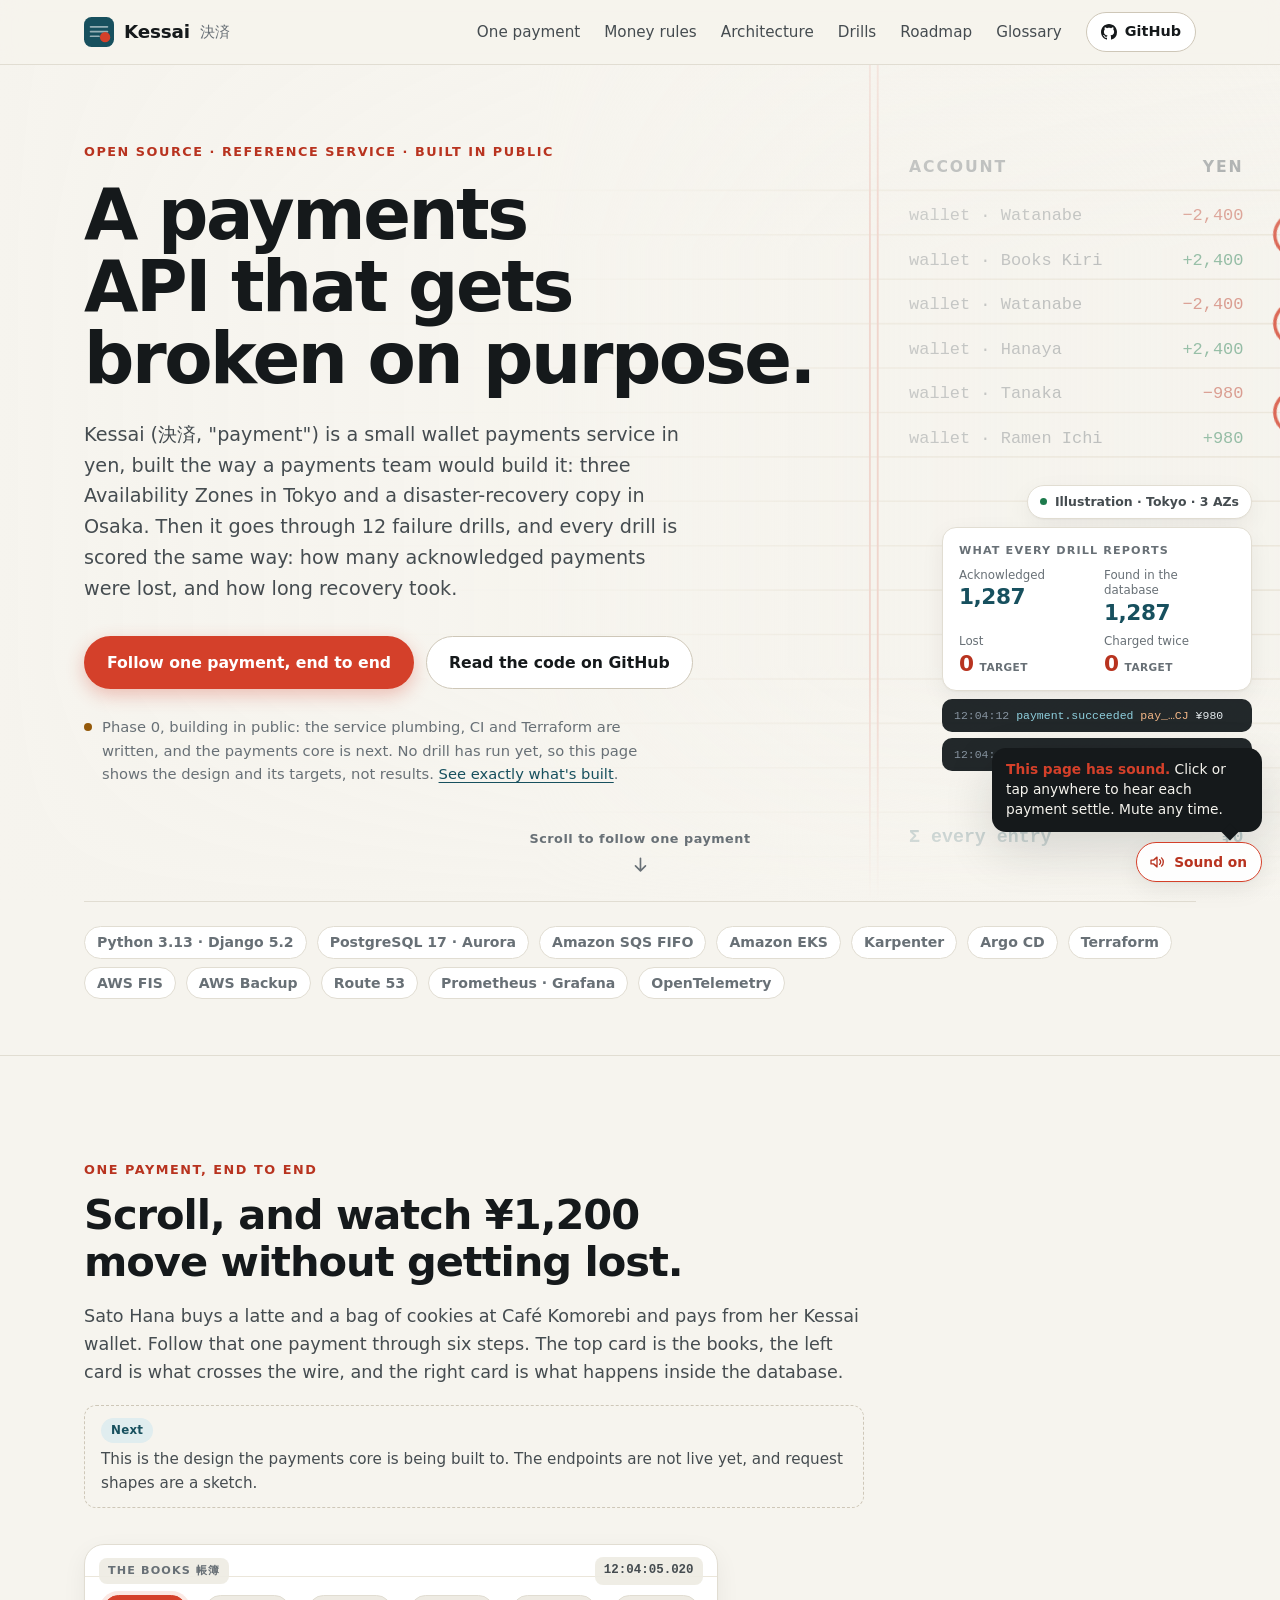
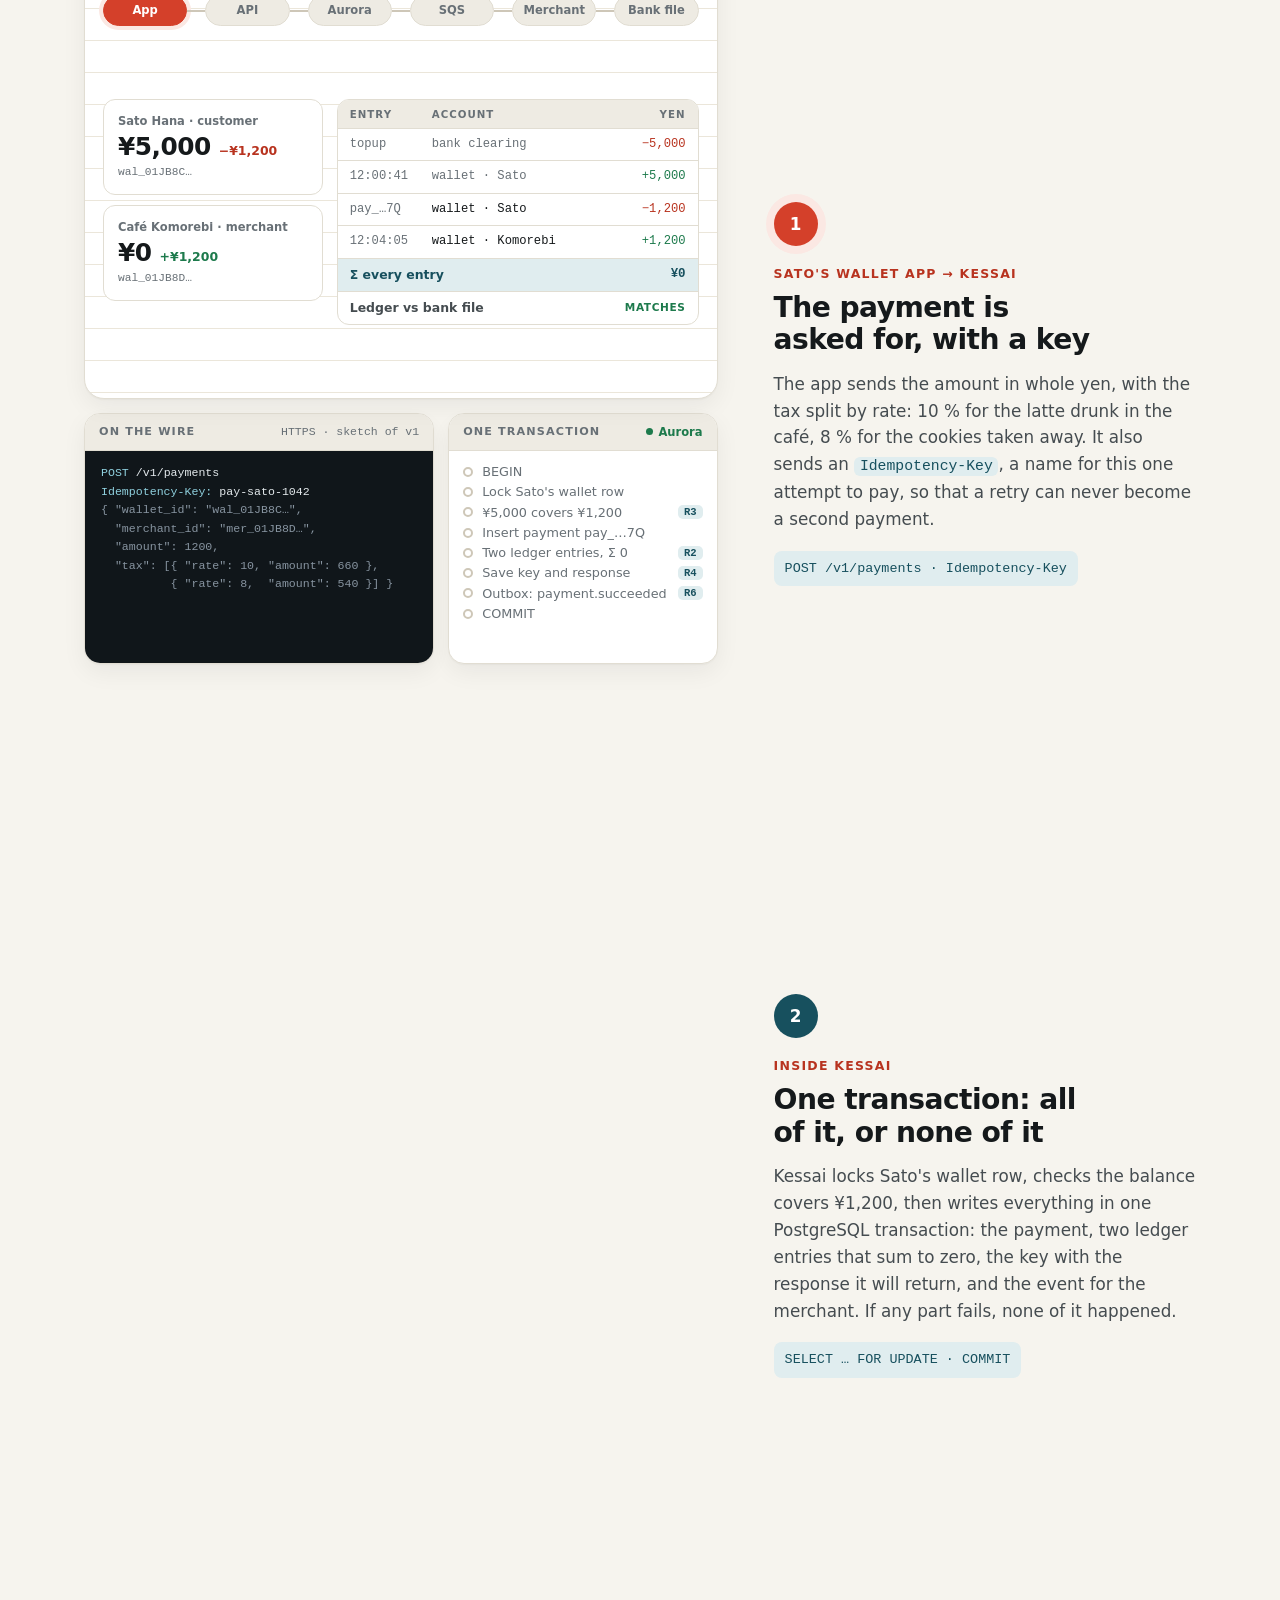
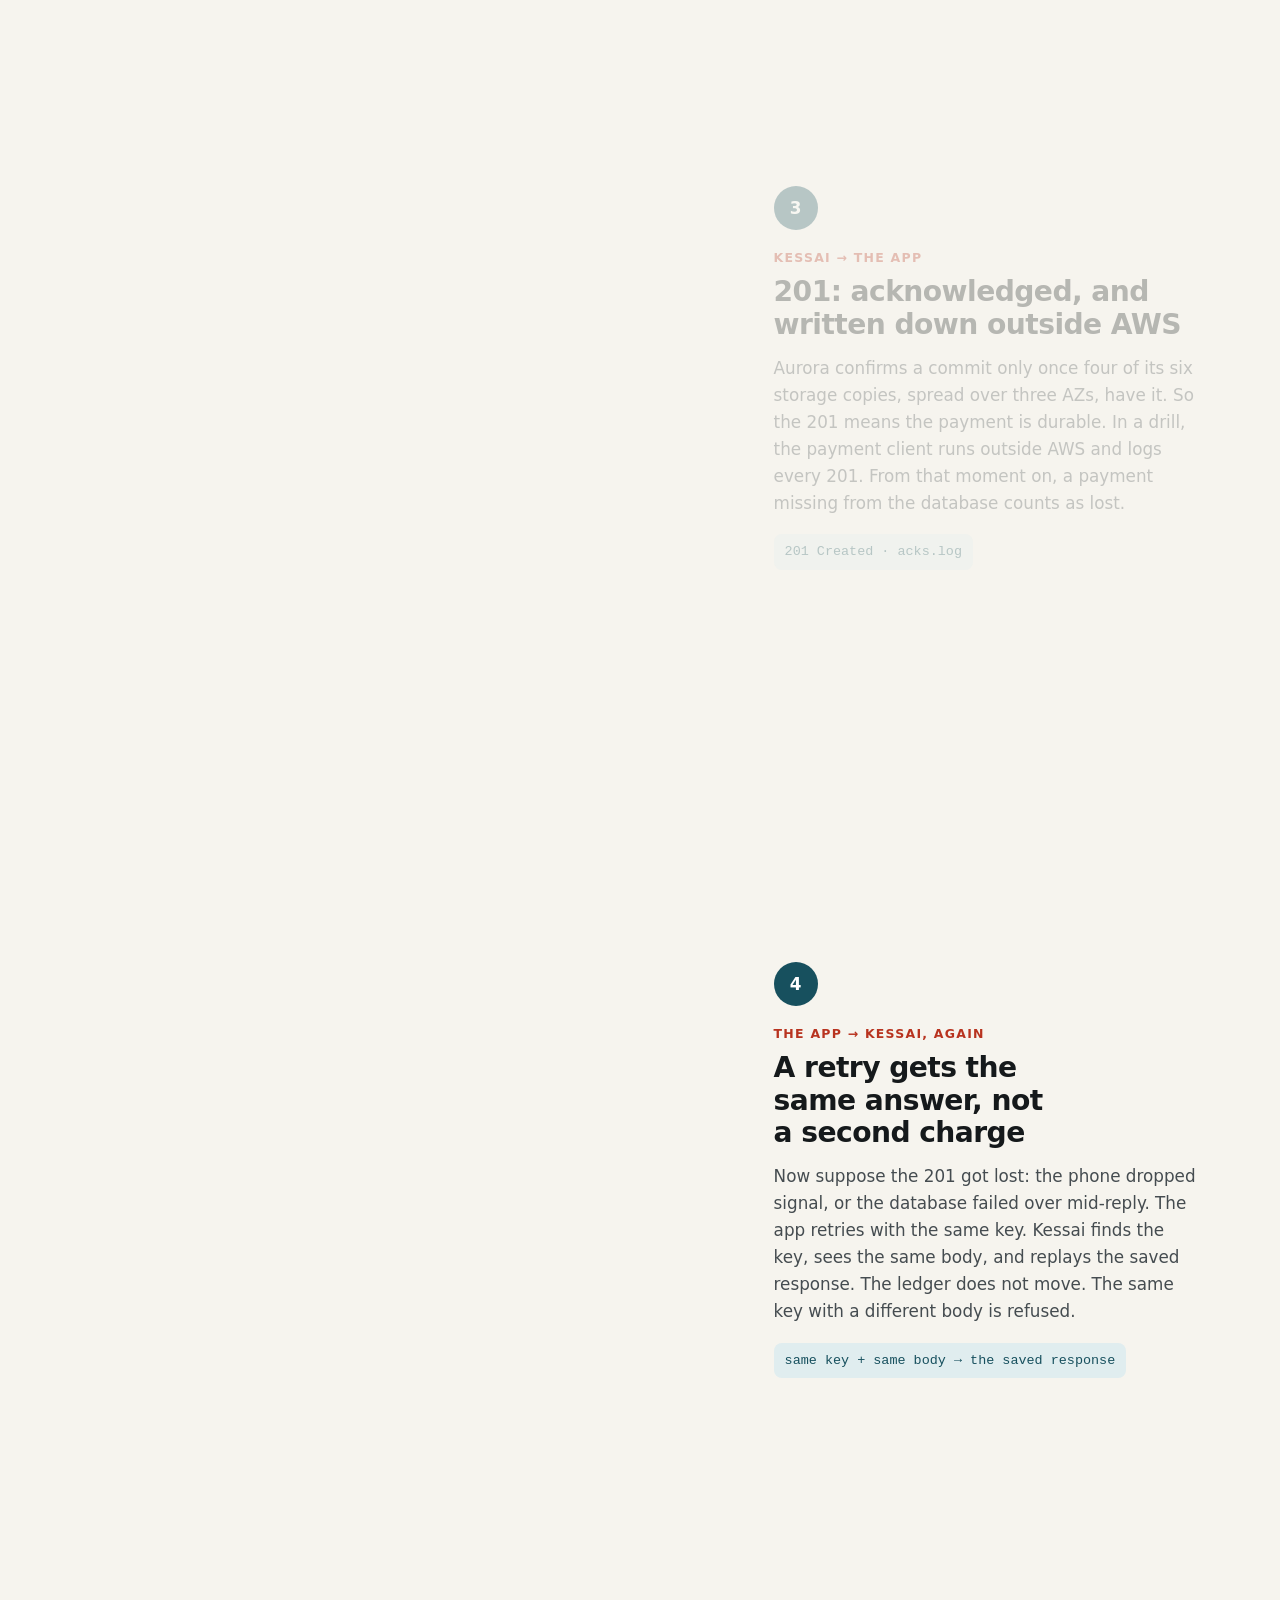
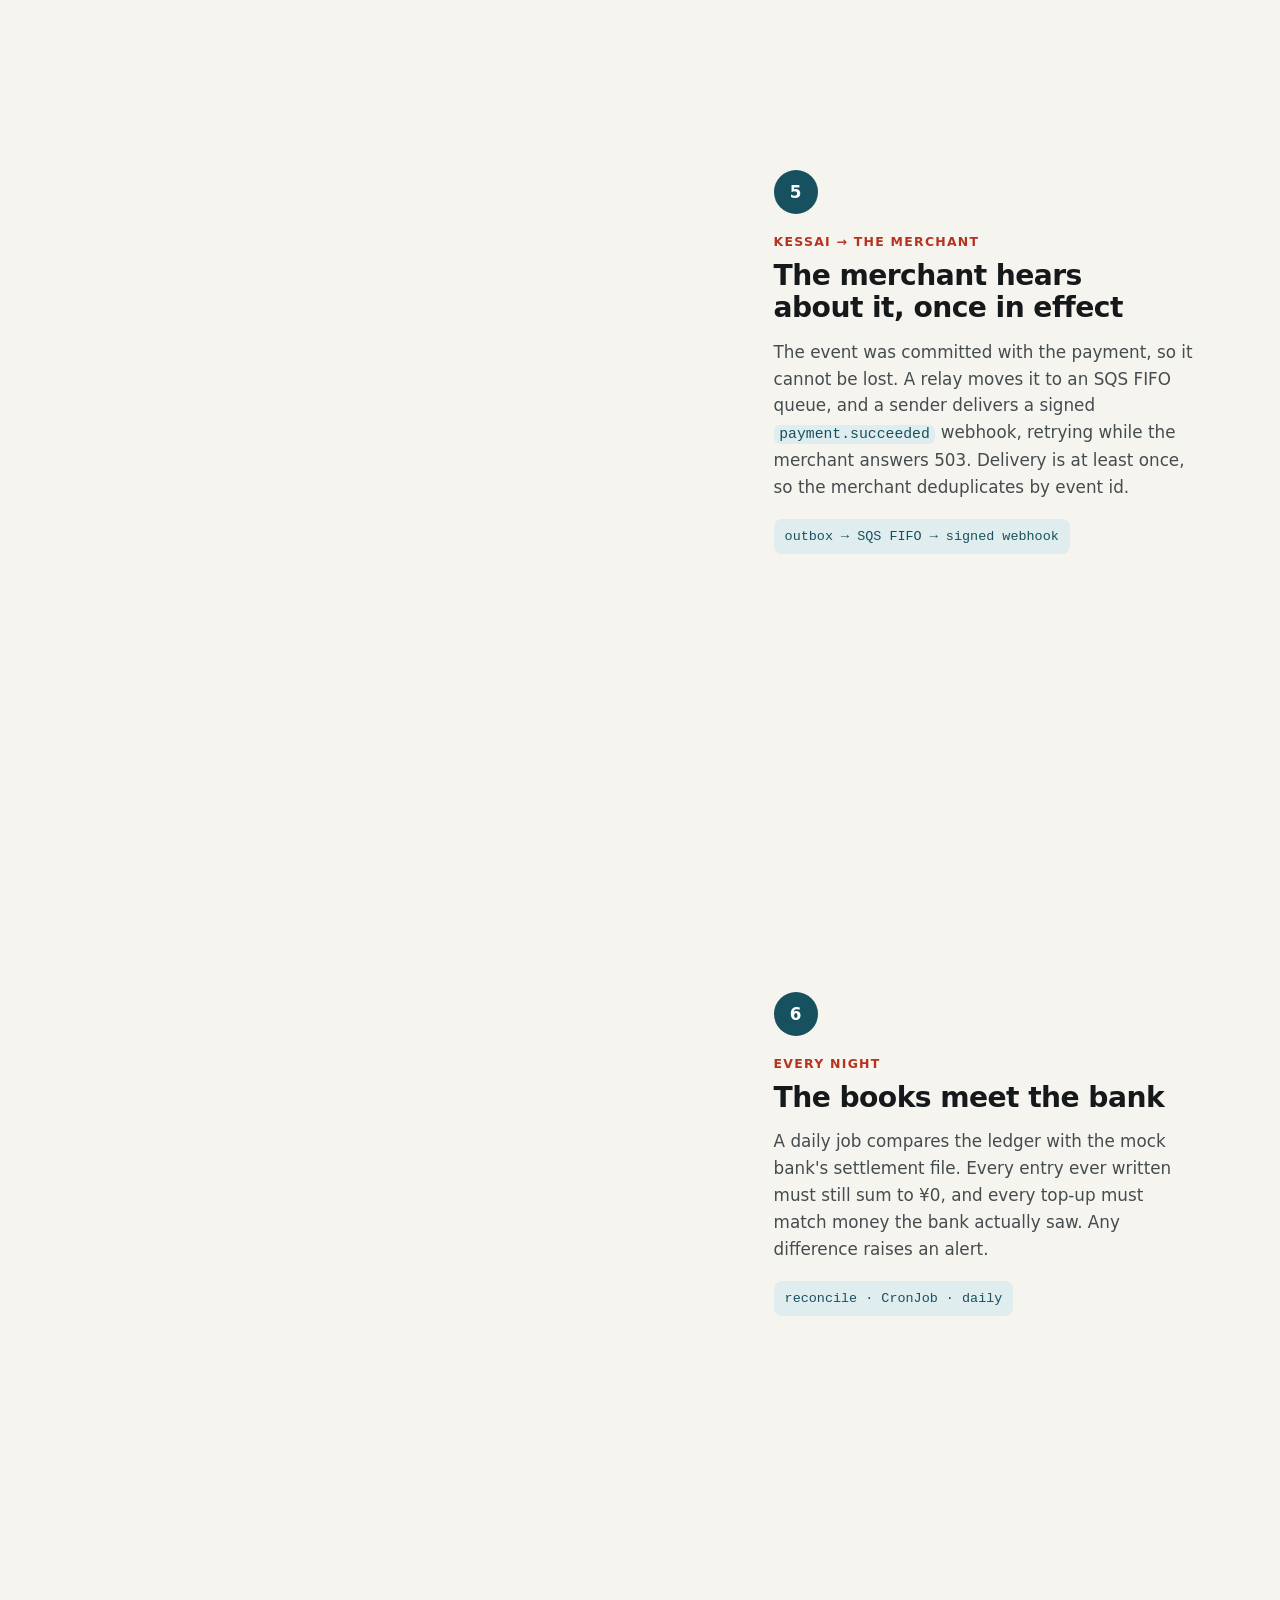
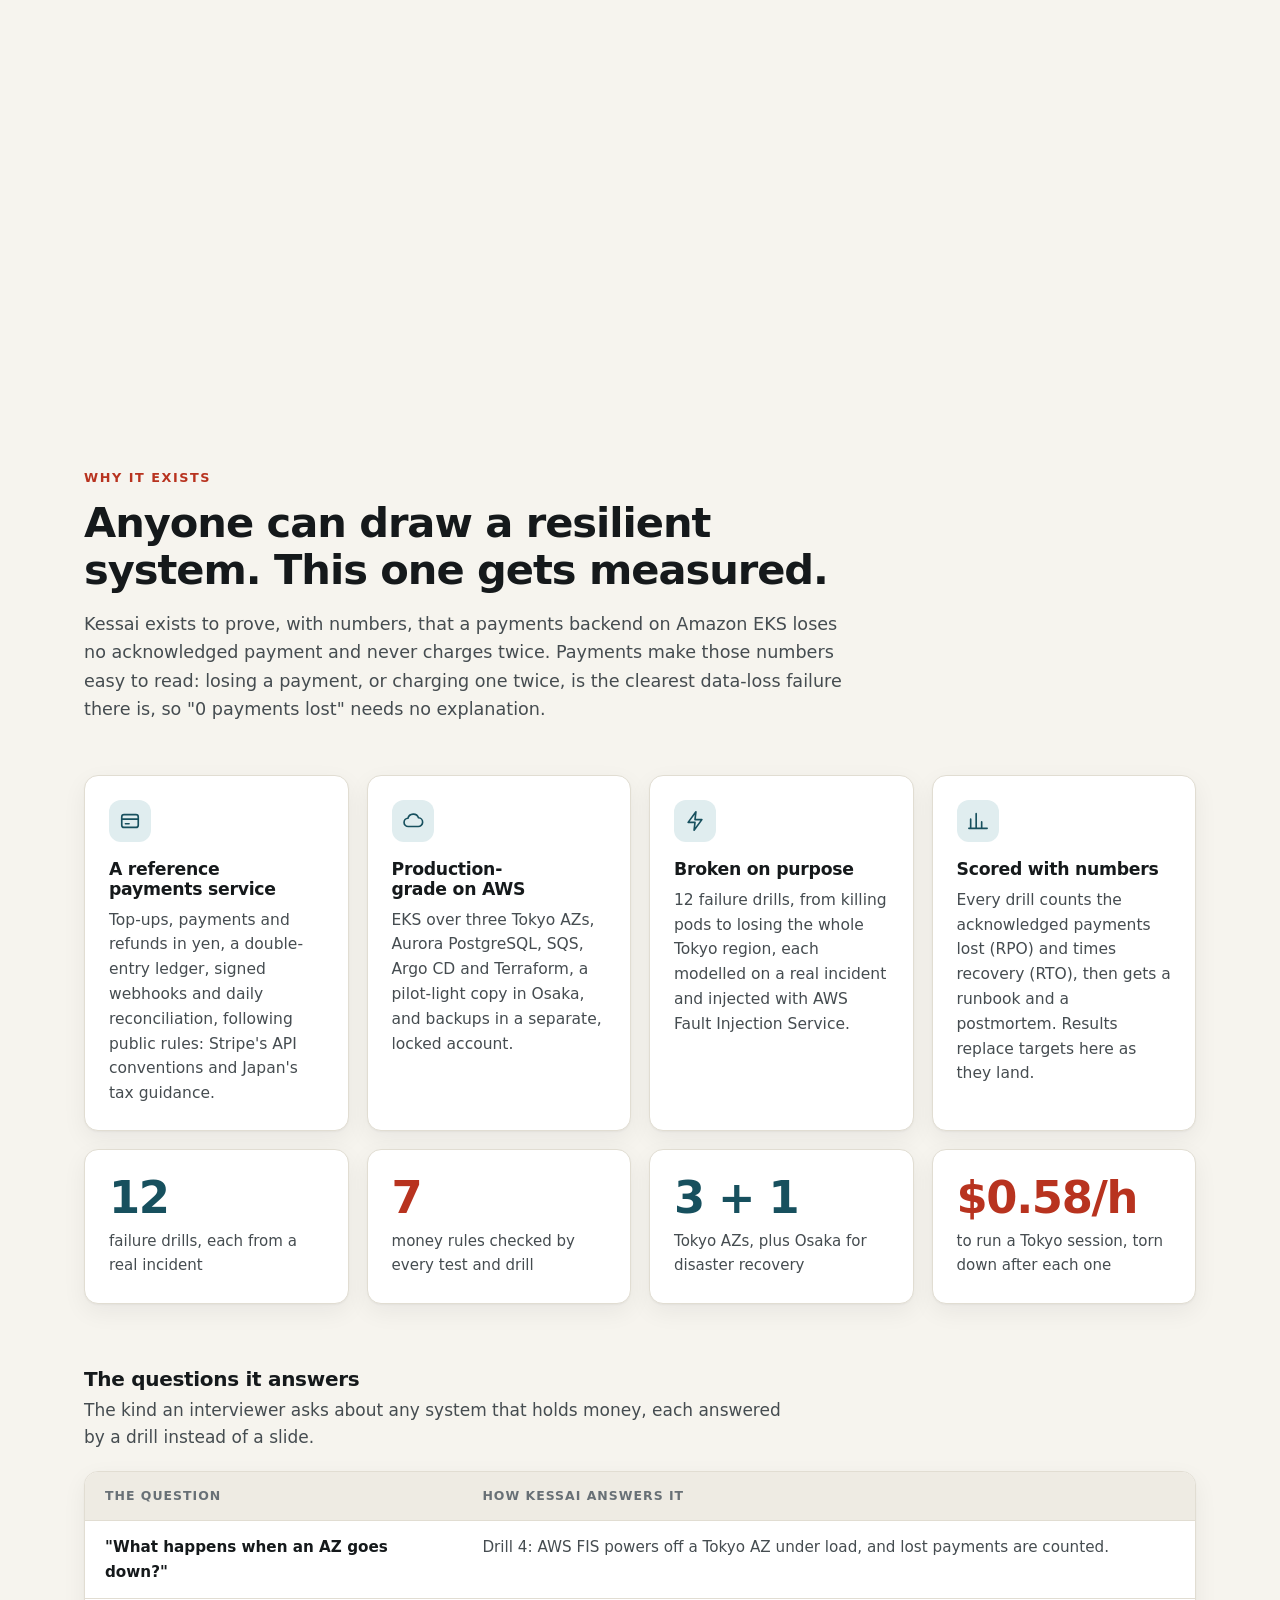
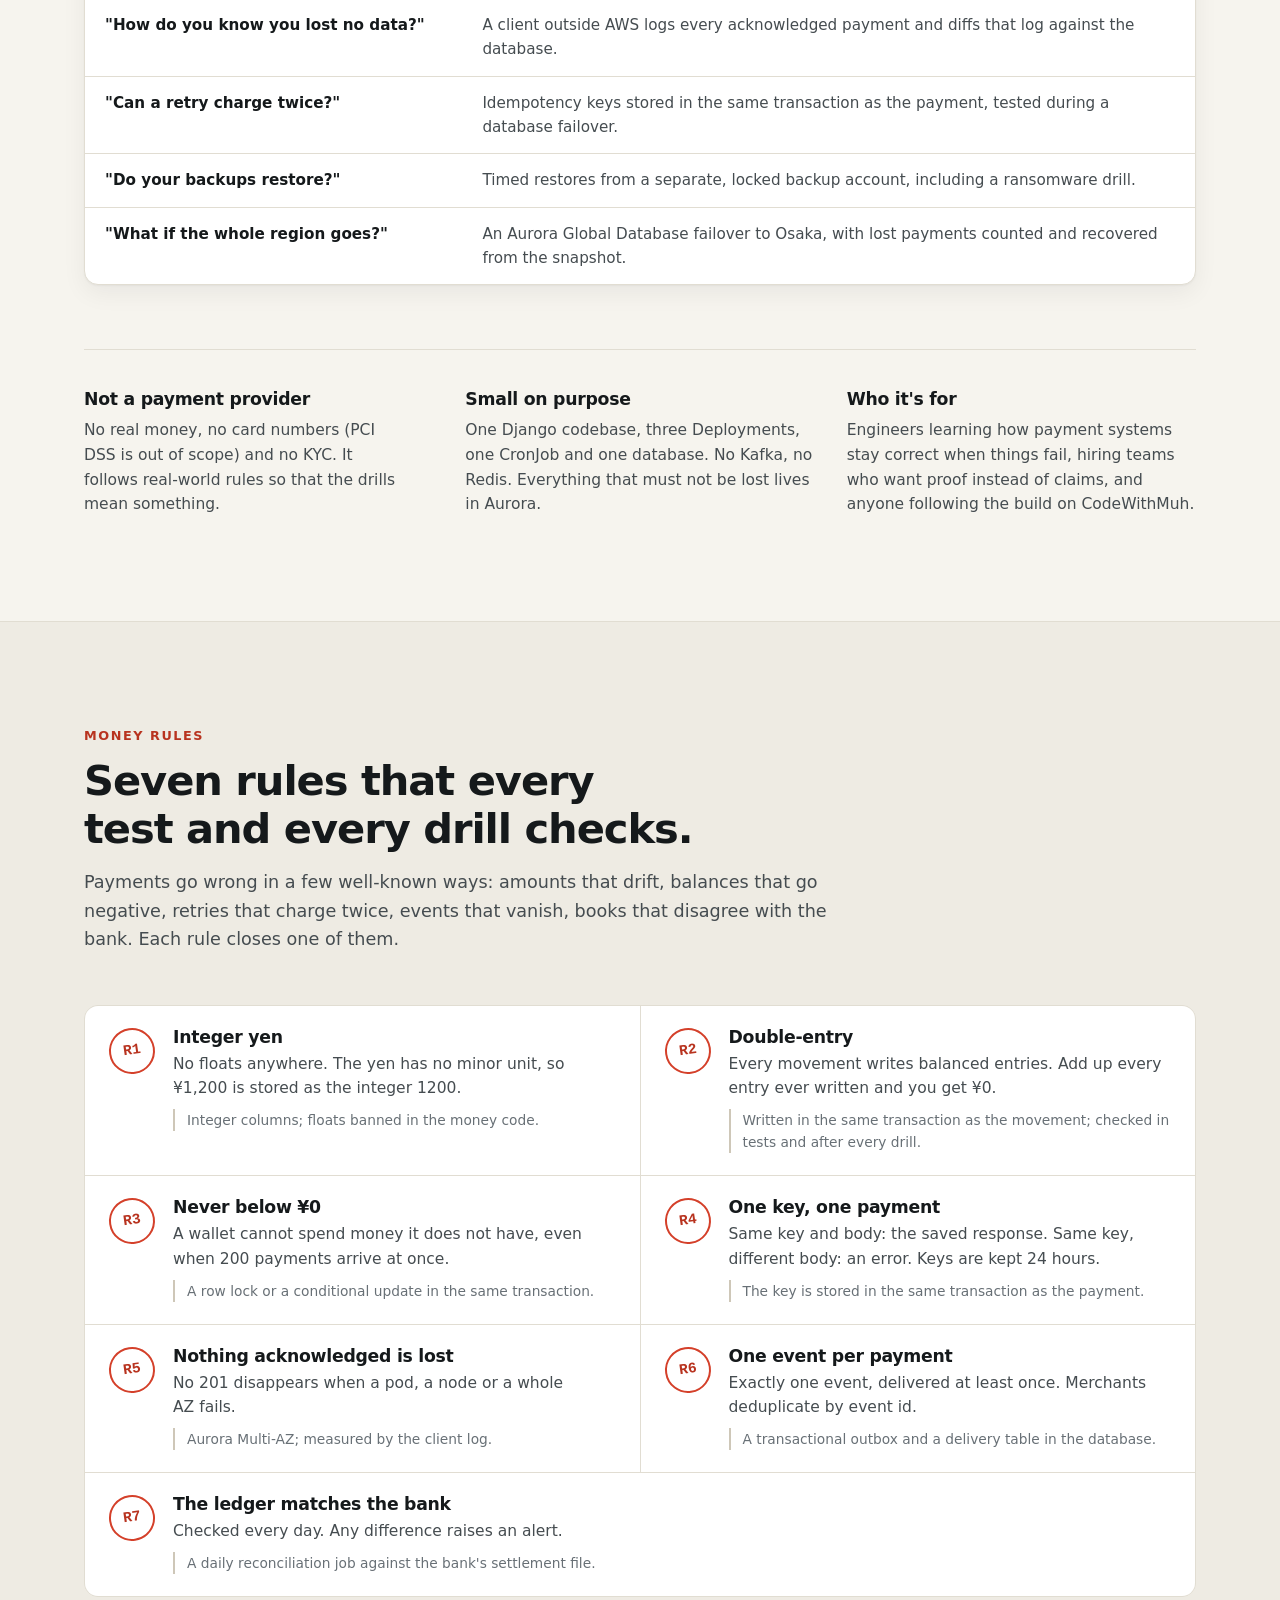
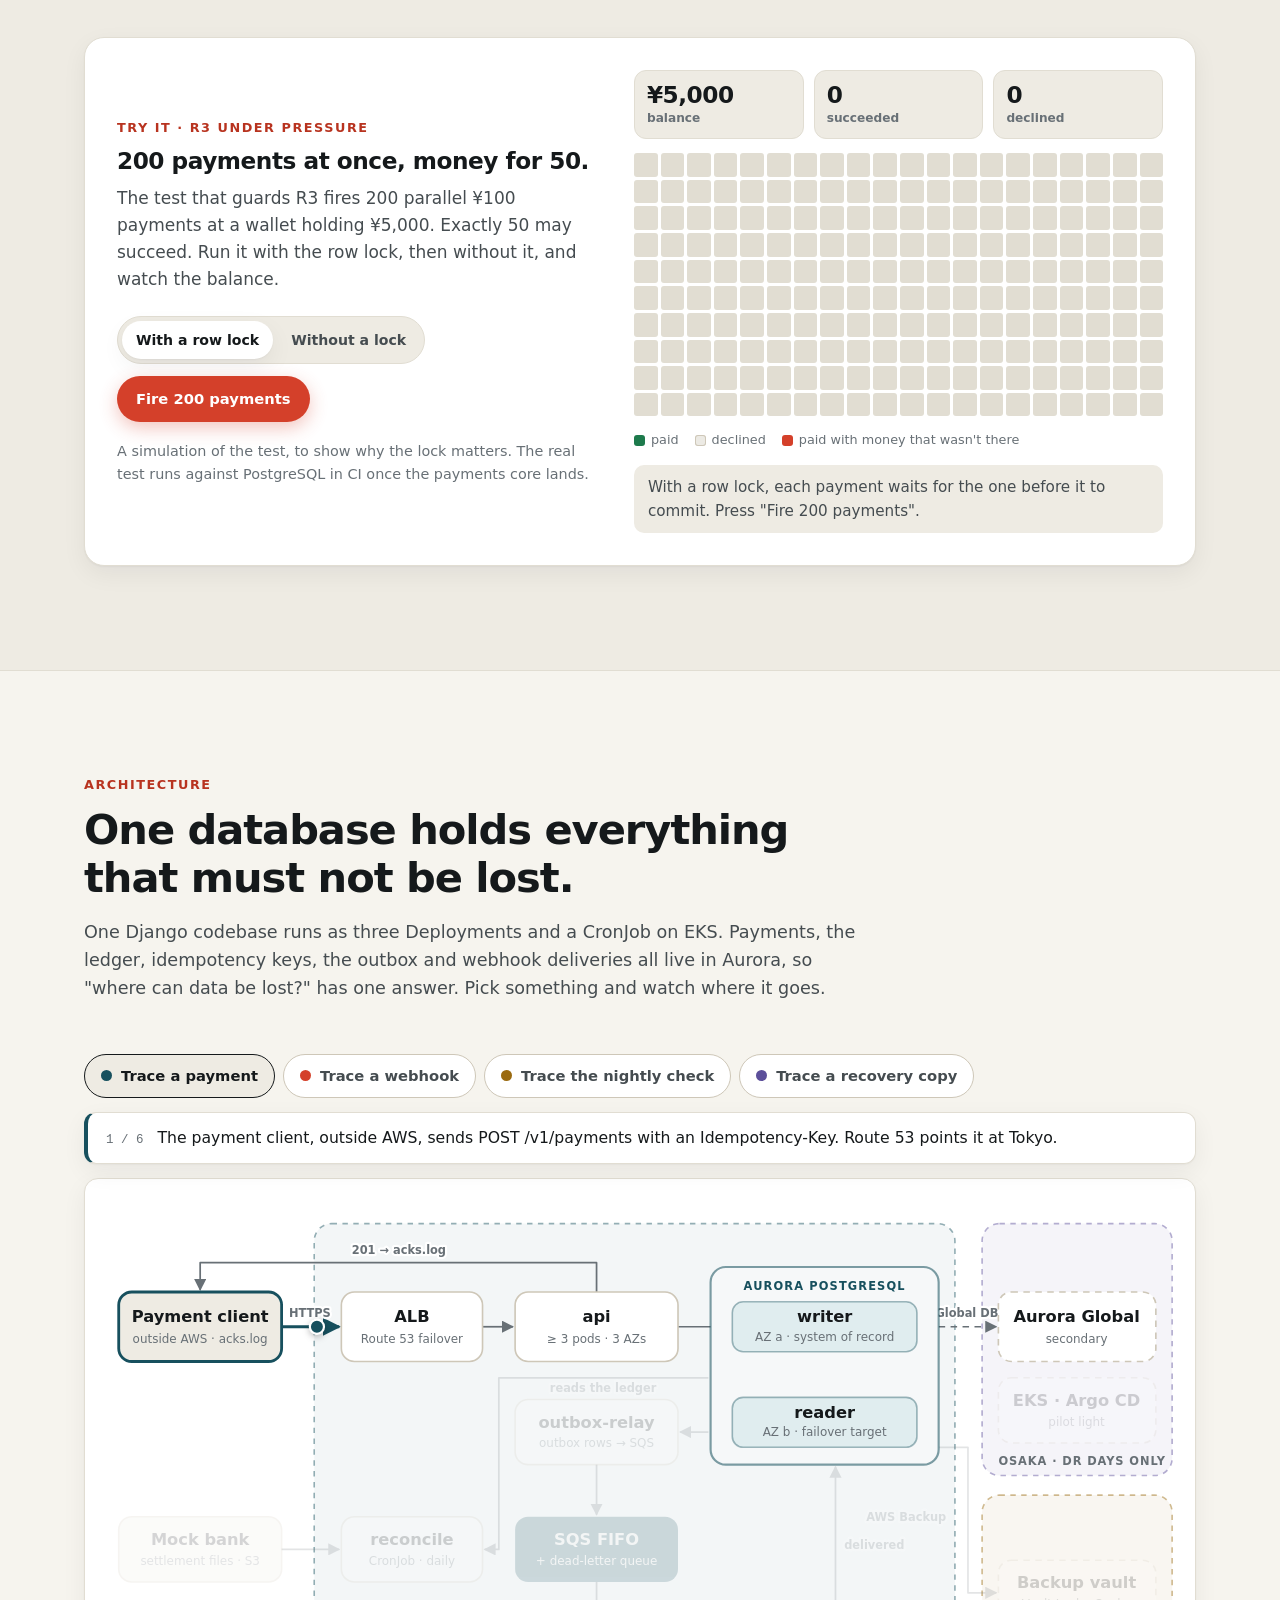
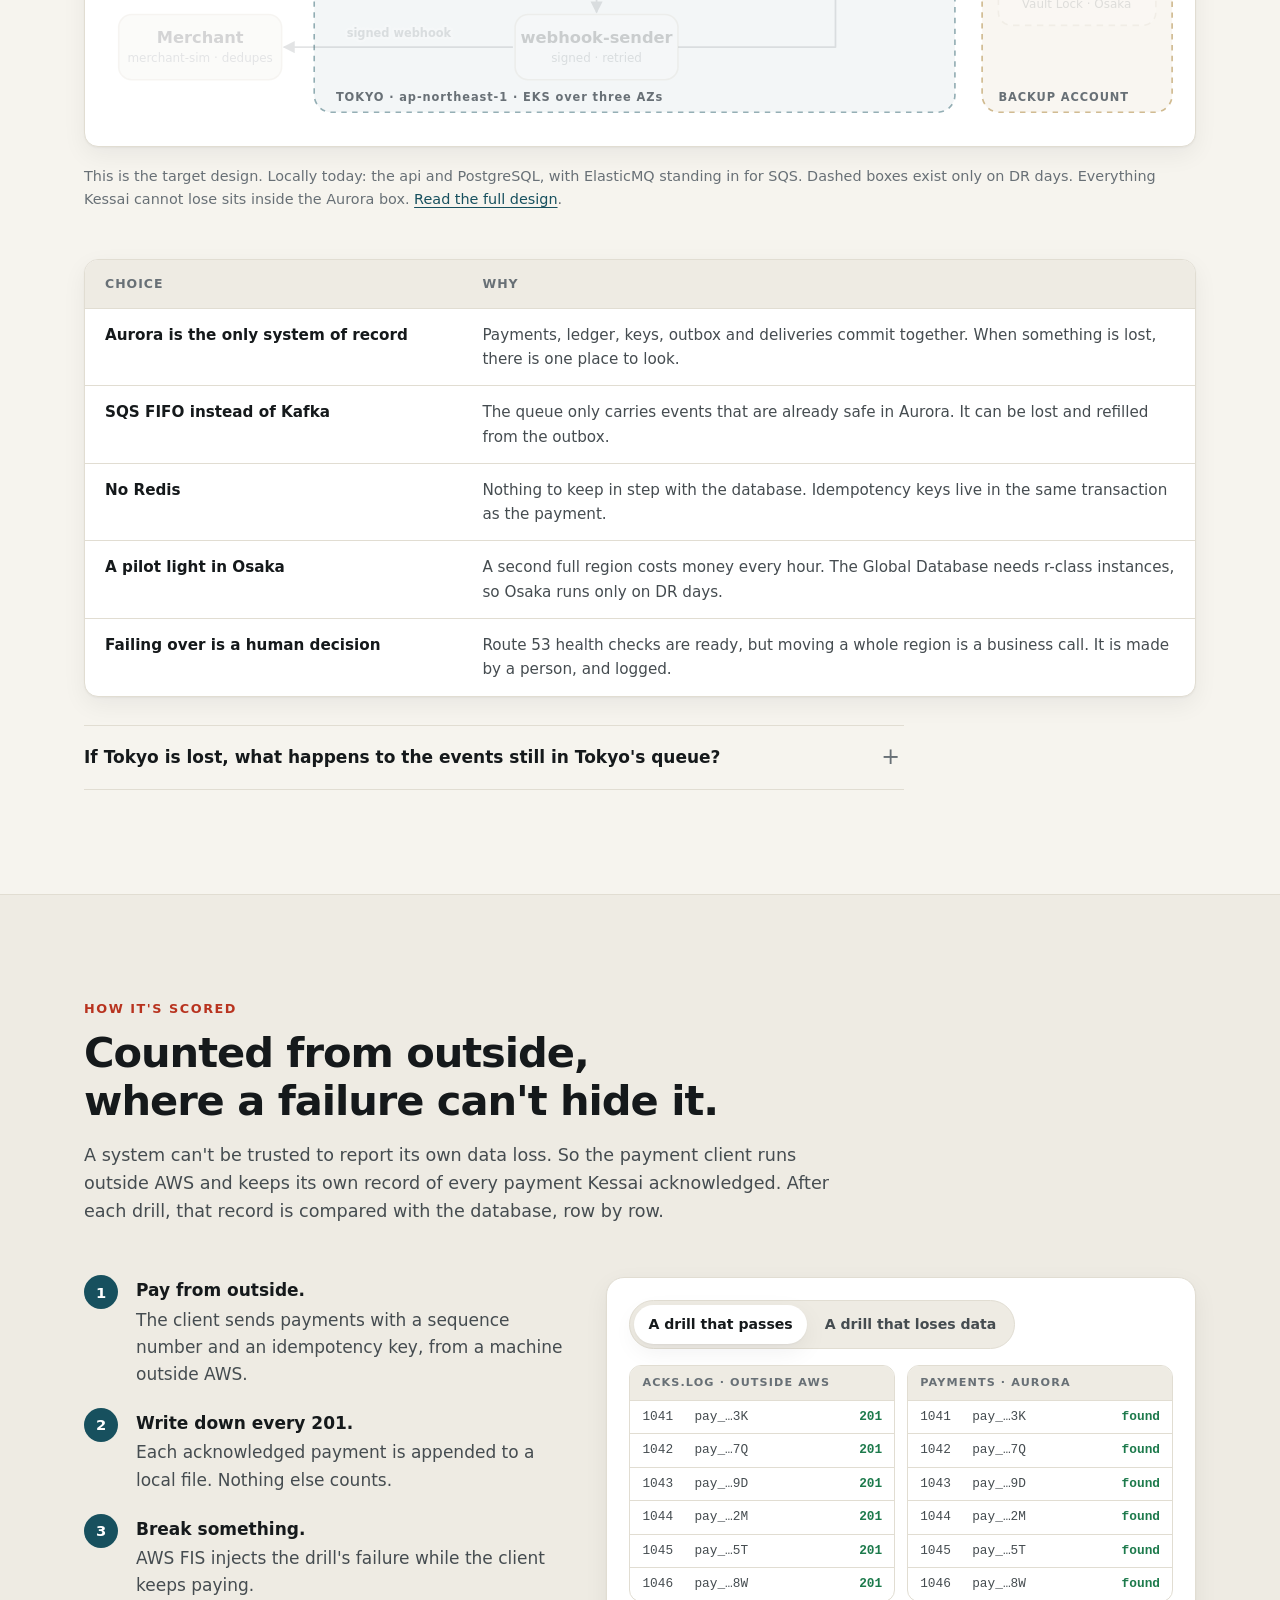
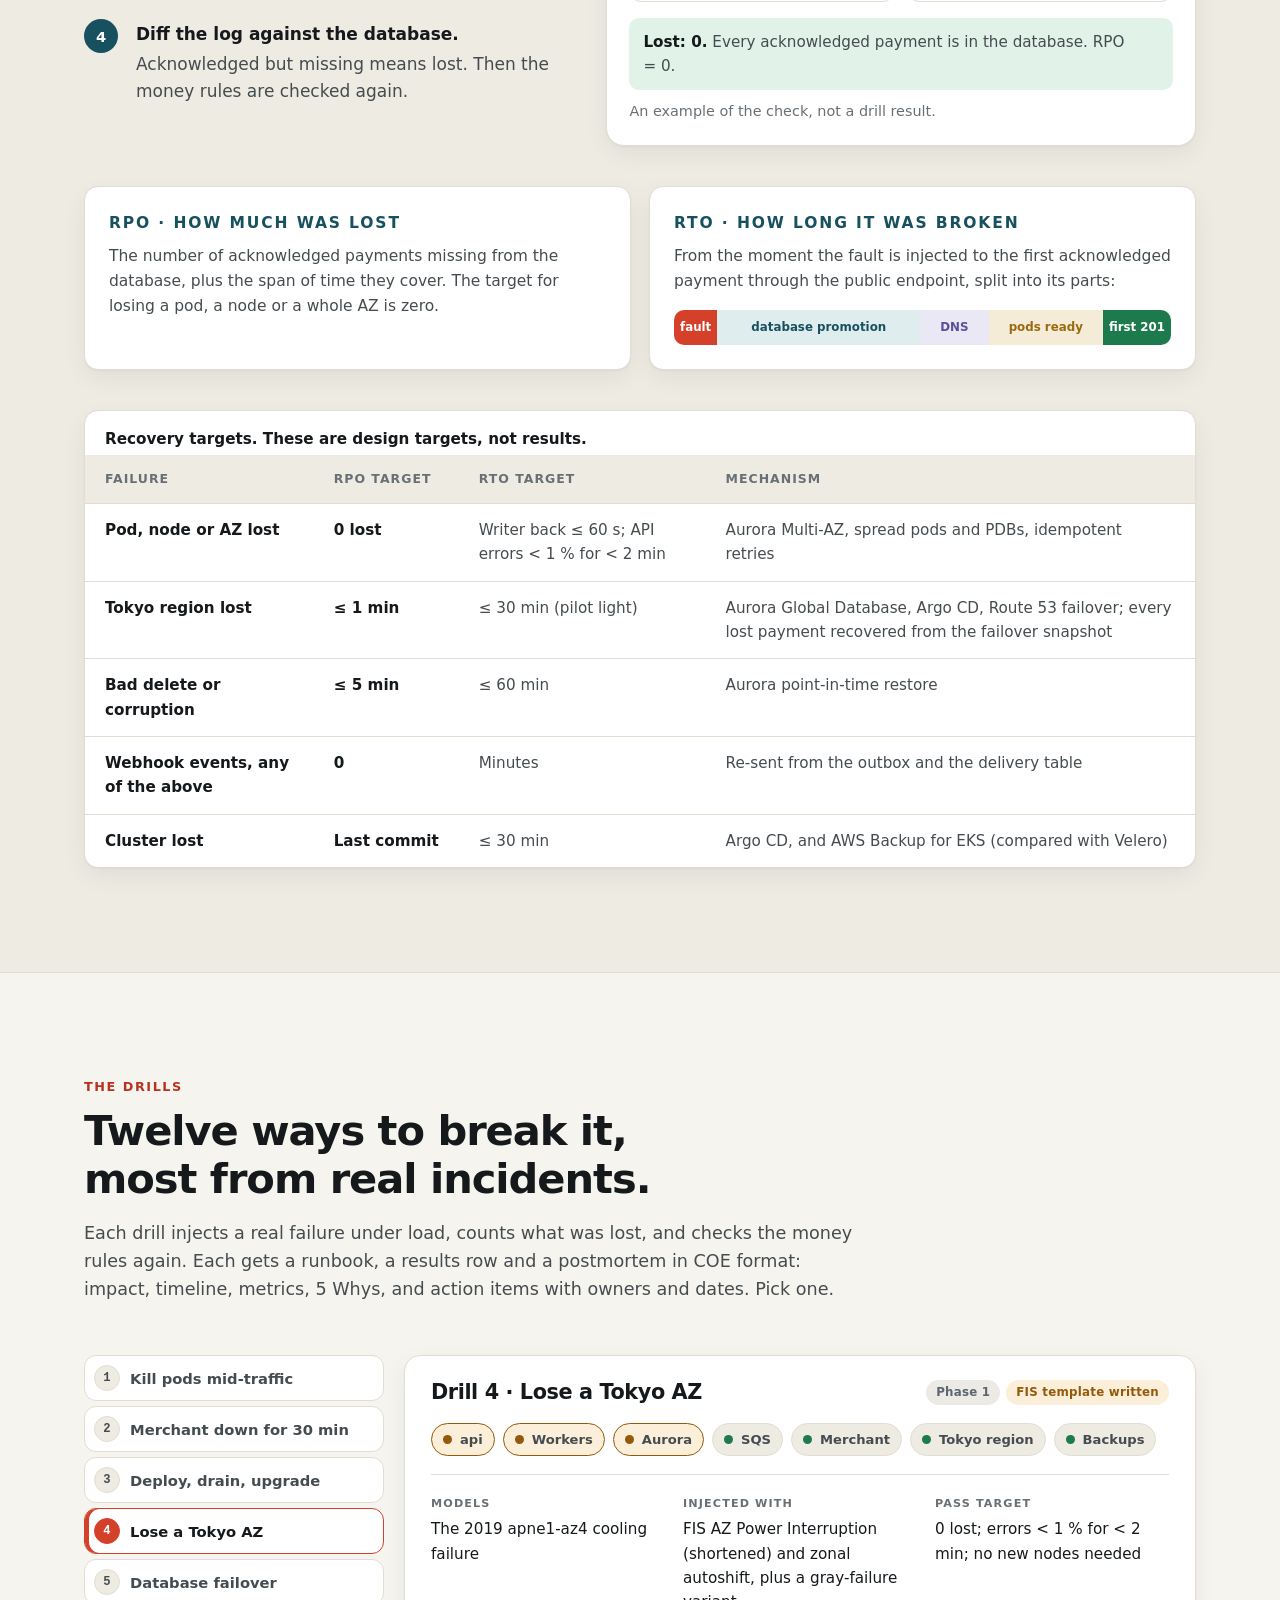
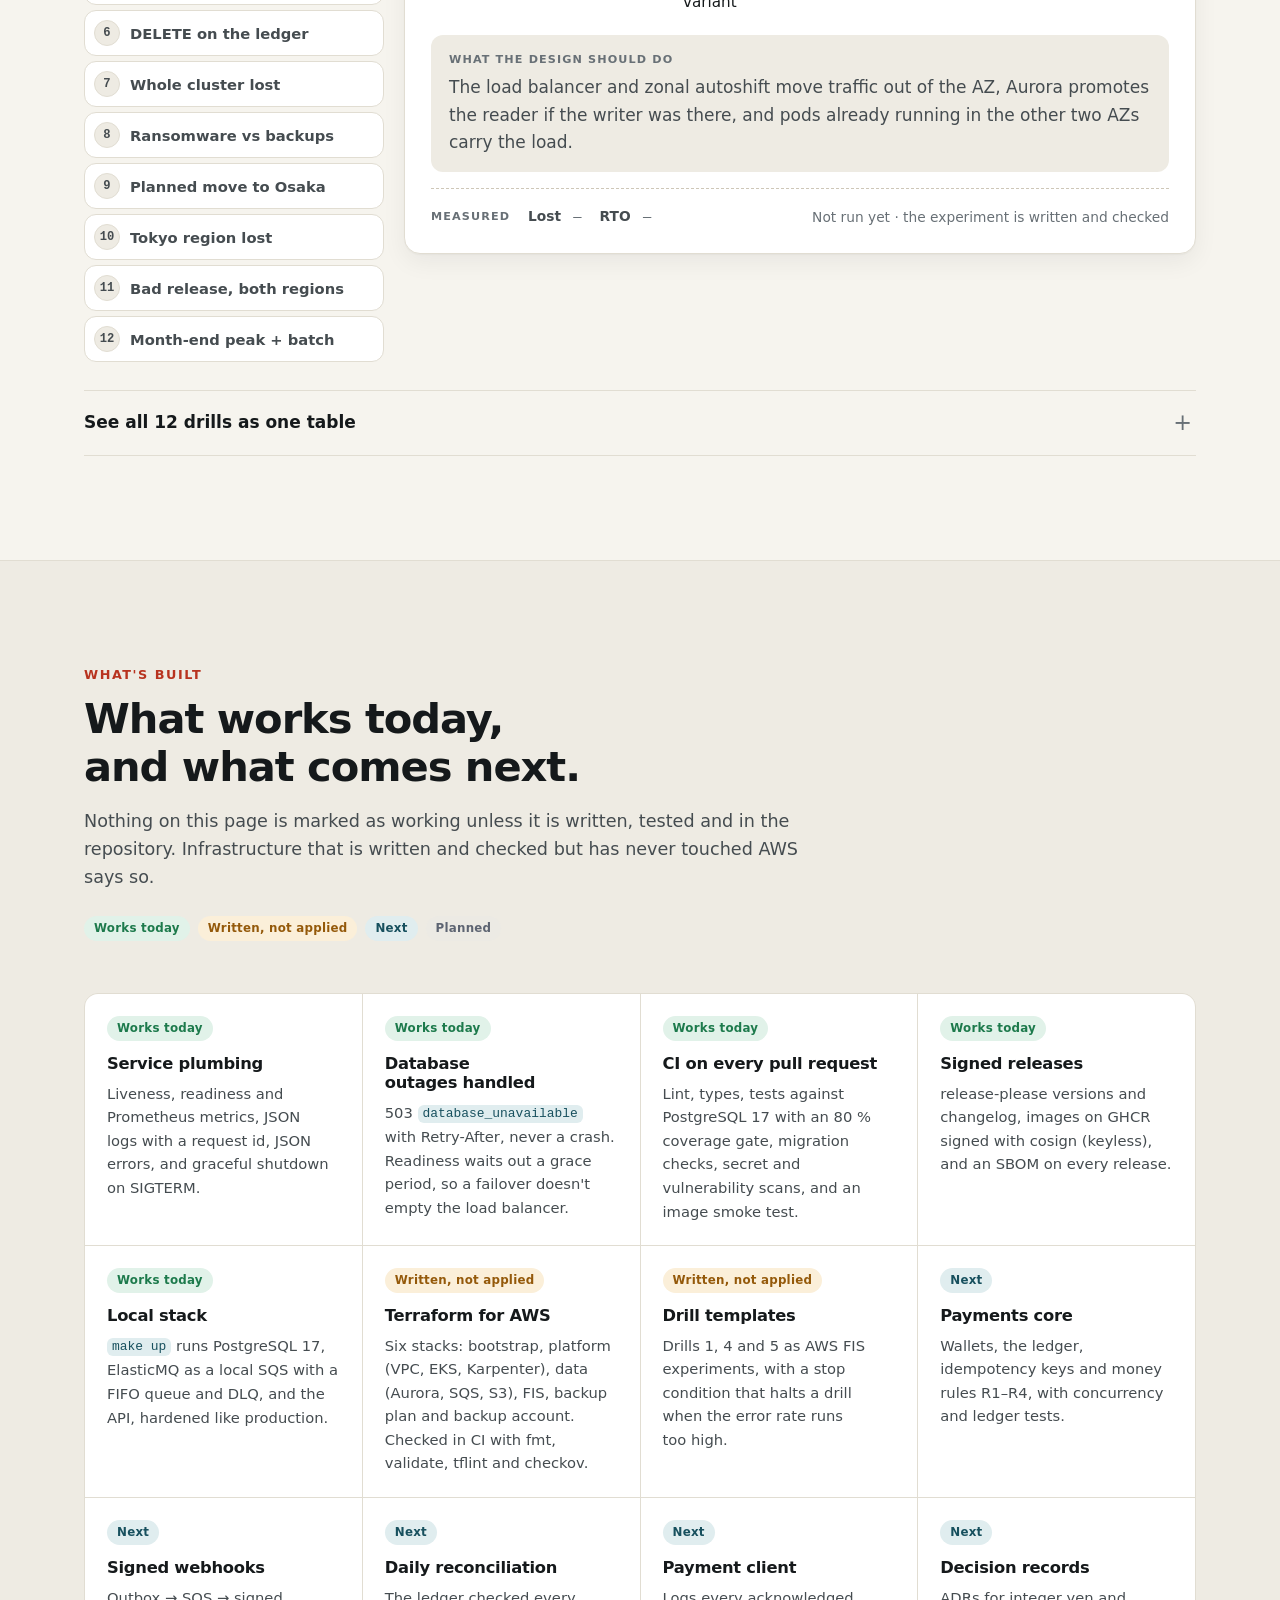
==== website/index.html @ 807e2b7d "feat(website): add the landing page One long page built around one payment followed end to end: as t" ====
<!doctype html>
<html lang="en" class="no-js">
<head>
  <meta charset="utf-8">
  <meta name="viewport" content="width=device-width, initial-scale=1">
  <title>Kessai · A payments API broken on purpose</title>
  <meta name="description" content="Kessai is an open-source reference payments service in yen on Amazon EKS in Tokyo, with a disaster-recovery copy in Osaka. It is broken on purpose in 12 failure drills that count every acknowledged payment lost and time every recovery.">
  <meta name="theme-color" content="#f6f4ee" media="(prefers-color-scheme: light)">
  <meta name="theme-color" content="#0e1214" media="(prefers-color-scheme: dark)">
  <meta property="og:type" content="website">
  <meta property="og:title" content="Kessai · A payments API broken on purpose">
  <meta property="og:description" content="A wallet payments service in yen, built to production standards on AWS in Tokyo and Osaka, then broken in 12 failure drills that count every lost payment.">
  <meta name="twitter:card" content="summary">
  <link rel="icon" href="favicon.svg" type="image/svg+xml">
  <link rel="stylesheet" href="styles.css">
  <script src="main.js" defer></script>
</head>
<body>
  <a class="skip" href="#main">Skip to content</a>
  <div class="progress" aria-hidden="true"><span id="progress-fill"></span></div>

  <header class="nav">
    <div class="container nav-inner">
      <a class="brand" href="#top" aria-label="Kessai home">
        <svg class="mark" viewBox="0 0 32 32" aria-hidden="true"><rect width="32" height="32" rx="8" class="mark-bg"/><path d="M7 10.5h18M7 15.5h18M7 20.5h9" class="mark-rule"/><circle cx="22.5" cy="21.5" r="5.5" class="mark-seal"/></svg>
        <span class="brand-name">Kessai</span><span class="brand-kanji" lang="ja">決済</span>
      </a>
      <button class="nav-toggle" aria-expanded="false" aria-controls="nav-links">
        <span class="sr-only">Menu</span>
        <svg viewBox="0 0 24 24" aria-hidden="true"><path d="M4 7h16M4 12h16M4 17h16"/></svg>
      </button>
      <nav id="nav-links" class="nav-links" aria-label="Sections">
        <a href="#journey">One payment</a>
        <a href="#rules">Money rules</a>
        <a href="#architecture">Architecture</a>
        <a href="#drills">Drills</a>
        <a href="#roadmap">Roadmap</a>
        <a href="#learn">Glossary</a>
        <a class="btn btn-small" href="https://github.com/codewithmuh/kessai-payments">
          <svg viewBox="0 0 16 16" aria-hidden="true" class="gh"><path d="M8 0C3.58 0 0 3.58 0 8c0 3.54 2.29 6.53 5.47 7.59.4.07.55-.17.55-.38 0-.19-.01-.82-.01-1.49-2.01.37-2.53-.49-2.69-.94-.09-.23-.48-.94-.82-1.13-.28-.15-.68-.52-.01-.53.63-.01 1.08.58 1.23.82.72 1.21 1.87.87 2.33.66.07-.52.28-.87.51-1.07-1.78-.2-3.64-.89-3.64-3.95 0-.87.31-1.59.82-2.15-.08-.2-.36-1.02.08-2.12 0 0 .67-.21 2.2.82.64-.18 1.32-.27 2-.27.68 0 1.36.09 2 .27 1.53-1.04 2.2-.82 2.2-.82.44 1.1.16 1.92.08 2.12.51.56.82 1.27.82 2.15 0 3.07-1.87 3.75-3.65 3.95.29.25.54.73.54 1.48 0 1.07-.01 1.93-.01 2.2 0 .21.15.46.55.38A8.013 8.013 0 0016 8c0-4.42-3.58-8-8-8z"/></svg>
          GitHub
        </a>
      </nav>
    </div>
  </header>

  <!-- Stations: where you are on the page (desktop only) -->
  <nav class="stations" aria-label="Page sections">
    <ol>
      <li><a href="#top" data-station="top"><span>Start</span></a></li>
      <li><a href="#journey" data-station="journey"><span>One payment</span></a></li>
      <li><a href="#why" data-station="why"><span>Why it exists</span></a></li>
      <li><a href="#rules" data-station="rules"><span>Money rules</span></a></li>
      <li><a href="#architecture" data-station="architecture"><span>Architecture</span></a></li>
      <li><a href="#measure" data-station="measure"><span>Scoring</span></a></li>
      <li><a href="#drills" data-station="drills"><span>Drills</span></a></li>
      <li><a href="#built" data-station="built"><span>What's built</span></a></li>
      <li><a href="#run" data-station="run"><span>Run it</span></a></li>
      <li><a href="#roadmap" data-station="roadmap"><span>Roadmap</span></a></li>
      <li><a href="#learn" data-station="learn"><span>Glossary</span></a></li>
    </ol>
  </nav>

  <main id="main">
    <!-- ============================== Hero ============================== -->
    <section class="hero" id="top">
      <div class="hero-ledger" aria-hidden="true">
        <svg id="hero-ledger" viewBox="0 0 1200 640" preserveAspectRatio="xMidYMid slice"></svg>
        <div class="hero-fade"></div>
      </div>
      <div class="container hero-inner">
        <p class="eyebrow reveal">Open source · Reference service · Built in public</p>
        <h1 class="reveal">A payments API that gets<br class="br-wide"> broken on purpose.</h1>
        <p class="lede reveal">
          Kessai (<span lang="ja">決済</span>, "payment") is a small wallet payments service in yen, built the way a
          payments team would build it: three Availability Zones in Tokyo and a disaster-recovery copy in Osaka. Then it
          goes through 12 failure drills, and every drill is scored the same way: how many acknowledged payments were
          lost, and how long recovery took.
        </p>
        <div class="cta-row reveal">
          <a class="btn btn-primary" href="#journey">Follow one payment, end to end</a>
          <a class="btn btn-ghost" href="https://github.com/codewithmuh/kessai-payments">Read the code on GitHub</a>
        </div>
        <p class="status-note reveal">
          <span class="dot dot-wip" aria-hidden="true"></span>
          <span>Phase 0, building in public: the service plumbing, CI and Terraform are written, and the payments core
            is next. No drill has run yet, so this page shows the design and its targets, not results.
            <a href="#built">See exactly what's built</a>.</span>
        </p>
      </div>

      <div class="hero-live" aria-hidden="true">
        <div class="live-pill"><span class="live-dot"></span><span>Illustration · Tokyo · 3 AZs</span></div>
        <div class="score">
          <p class="score-title">What every drill reports</p>
          <dl>
            <div><dt>Acknowledged</dt><dd id="score-acked">1,284</dd></div>
            <div><dt>Found in the database</dt><dd id="score-found">1,284</dd></div>
            <div class="score-zero"><dt>Lost</dt><dd>0<small>target</small></dd></div>
            <div class="score-zero"><dt>Charged twice</dt><dd>0<small>target</small></dd></div>
          </dl>
        </div>
        <div class="hero-feed" id="hero-feed"></div>
      </div>

      <a class="scroll-cue" href="#journey" aria-label="Scroll to follow one payment">
        <span>Scroll to follow one payment</span>
        <svg viewBox="0 0 24 24" aria-hidden="true"><path d="M12 4v15m0 0l-6-6m6 6l6-6"/></svg>
      </a>
    </section>

    <div class="container">
      <ul class="stack-strip reveal" aria-label="Built with">
        <li>Python 3.13 · Django 5.2</li><li>PostgreSQL 17 · Aurora</li><li>Amazon SQS FIFO</li><li>Amazon EKS</li>
        <li>Karpenter</li><li>Argo CD</li><li>Terraform</li><li>AWS FIS</li><li>AWS Backup</li><li>Route 53</li>
        <li>Prometheus · Grafana</li><li>OpenTelemetry</li>
      </ul>
    </div>

    <!-- ============================== Journey ============================== -->
    <section class="journey" id="journey">
      <div class="container">
        <div class="section-head reveal">
          <p class="eyebrow">One payment, end to end</p>
          <h2>Scroll, and watch ¥1,200 move without getting lost.</h2>
          <p class="section-lede">
            Sato Hana buys a latte and a bag of cookies at Café Komorebi and pays from her Kessai wallet. Follow that one
            payment through six steps. The top card is the books, the left card is what crosses the wire, and the right
            card is what happens inside the database.
          </p>
          <p class="design-note"><span class="pill pill-next">Next</span> This is the design the payments core is being
            built to. The endpoints are not live yet, and request shapes are a sketch.</p>
        </div>
      </div>

      <div class="container journey-grid">
        <!-- Pinned scene -->
        <div class="scene" id="scene" data-stage="request" data-step="0">
          <div class="scene-books">
            <div class="scene-label"><span class="scene-tag">The books <span lang="ja">帳簿</span></span><span id="scene-clock">12:04:05.020</span></div>
            <ol class="flow" id="flow" aria-hidden="true">
              <li data-n="client">App</li><li data-n="api">API</li><li data-n="db">Aurora</li><li data-n="queue">SQS</li><li data-n="merchant">Merchant</li><li data-n="bank">Bank file</li>
            </ol>
            <div class="books-body">
              <div class="wallets">
                <div class="wallet" id="w-cus">
                  <p class="wallet-who">Sato Hana · customer</p>
                  <p class="wallet-bal"><span id="bal-cus">¥5,000</span><span class="wallet-delta delta-neg">−¥1,200</span></p>
                  <p class="wallet-id">wal_01JB8C…</p>
                </div>
                <div class="wallet" id="w-mer">
                  <p class="wallet-who">Café Komorebi · merchant</p>
                  <p class="wallet-bal"><span id="bal-mer">¥0</span><span class="wallet-delta delta-pos">+¥1,200</span></p>
                  <p class="wallet-id">wal_01JB8D…</p>
                </div>
              </div>
              <div class="journal" id="journal">
                <div class="journal-head"><span>Entry</span><span>Account</span><span class="amt">Yen</span></div>
                <ol>
                  <li class="je je-old"><span class="t">topup</span><span class="acct">bank clearing</span><span class="amt neg">−5,000</span></li>
                  <li class="je je-old"><span class="t">12:00:41</span><span class="acct">wallet · Sato</span><span class="amt pos">+5,000</span></li>
                  <li class="je je-new"><span class="t">pay_…7Q</span><span class="acct">wallet · Sato</span><span class="amt neg">−1,200</span></li>
                  <li class="je je-new"><span class="t">12:04:05</span><span class="acct">wallet · Komorebi</span><span class="amt pos">+1,200</span></li>
                </ol>
                <div class="journal-sum"><span>Σ every entry</span><span class="amt">¥0</span><span class="sum-ok">balanced</span></div>
                <div class="journal-recon"><span>Ledger vs bank file</span><span class="sum-ok">matches</span></div>
                <span class="untouched">No new entries</span>
                <span class="stamp" lang="ja" aria-hidden="true">済</span>
              </div>
            </div>
          </div>

          <div class="scene-panels">
            <!-- What crosses the wire -->
            <div class="panel panel-wire">
              <div class="panel-head"><span class="scene-tag" id="wire-who">On the wire</span><span class="panel-sub" id="wire-sub">HTTPS · sketch of v1</span></div>
              <div class="wire-views">
                <pre class="wire-view active" data-view="request"><code><span class="tok-k">POST</span> /v1/payments
<span class="tok-k">Idempotency-Key:</span> pay-sato-1042
<span class="tok-c">{ "wallet_id": "wal_01JB8C…",
  "merchant_id": "mer_01JB8D…",
  "amount": 1200,
  "tax": [{ "rate": 10, "amount": 660 },
          { "rate": 8,  "amount": 540 }] }</span></code></pre>
                <pre class="wire-view" data-view="ack"><code><span class="tok-ok">201</span> { "id": "pay_01JB8F…7Q",
      "status": <span class="tok-s">"succeeded"</span>, "amount": <span class="tok-s">1200</span>,
      "tax_included": { "10": <span class="tok-s">60</span>, "8": <span class="tok-s">40</span> } }

<span class="tok-c"># acks.log, on the client, outside AWS</span>
<span class="ack-line">seq=1042 key=pay-sato-1042 pay_01JB8F…7Q <span class="tok-ok">201</span></span></code></pre>
                <pre class="wire-view" data-view="retry"><code><span class="tok-c"># Suppose the 201 never arrived. Same key, same body:</span>
<span class="tok-k">POST</span> /v1/payments
<span class="tok-k">Idempotency-Key:</span> pay-sato-1042

<span class="tok-ok">201</span> { "id": "pay_01JB8F…7Q", … }  <span class="tok-c">← the saved one</span>

<span class="tok-c"># Same key, different body: refused.</span>
<span class="tok-c"># Never a second payment.</span></code></pre>
                <pre class="wire-view" data-view="webhook"><code><span class="tok-k">POST</span> https://komorebi.example/kessai
<span class="tok-k">Kessai-Signature:</span> t=1760929449,v1=5f0a…
{ "id": "evt_01JB8G…",
  "type": <span class="tok-s">"payment.succeeded"</span>,
  "data": { "payment_id": "pay_01JB8F…7Q" } }

<span class="attempt attempt-1">attempt 1 → <span class="tok-bad">503</span>  retry in 30 s</span>
<span class="attempt attempt-2">attempt 2 → <span class="tok-ok">200</span>  delivered</span></code></pre>
                <pre class="wire-view" data-view="recon"><code><span class="tok-k">reconcile</span>  CronJob, every night
<span class="tok-c">settlement file  mock-bank/2026-10-20.csv</span>

ledger entries    Σ = <span class="tok-s">¥0</span>          <span class="tok-ok">✓</span>
top-ups vs bank   every one matched  <span class="tok-ok">✓</span>
differences       <span class="tok-s">0</span>, no alert</code></pre>
              </div>
            </div>

            <!-- Inside the database -->
            <div class="panel panel-db">
              <div class="panel-head"><span class="scene-tag" id="db-who">One transaction</span><span class="live"><span class="live-dot"></span>Aurora</span></div>
              <div class="db-views">
                <ol class="db-view tsteps active" data-view="tx">
                  <li>BEGIN</li>
                  <li>Lock Sato's wallet row</li>
                  <li>¥5,000 covers ¥1,200 <span class="rtag">R3</span></li>
                  <li>Insert payment pay_…7Q</li>
                  <li>Two ledger entries, Σ 0 <span class="rtag">R2</span></li>
                  <li>Save key and response <span class="rtag">R4</span></li>
                  <li>Outbox: payment.succeeded <span class="rtag">R6</span></li>
                  <li>COMMIT</li>
                </ol>
                <ol class="db-view tsteps" data-view="durable">
                  <li>COMMIT reaches storage quorum</li>
                  <li>4 of 6 copies, across 3 AZs</li>
                  <li>201 sent to the app</li>
                  <li>App logs seq 1042 outside AWS <span class="rtag">R5</span></li>
                </ol>
                <ol class="db-view tsteps" data-view="replay">
                  <li>Key pay-sato-1042 found</li>
                  <li>Same request body</li>
                  <li>Return the saved 201</li>
                  <li>Ledger untouched</li>
                  <li>Different body? Refused <span class="rtag">R4</span></li>
                </ol>
                <ol class="db-view tsteps" data-view="outbox">
                  <li>Outbox row committed</li>
                  <li>outbox-relay → SQS FIFO</li>
                  <li>webhook-sender signs it</li>
                  <li>Attempt 1: 503 from merchant</li>
                  <li>Attempt 2: 200, delivered</li>
                  <li>Deduped by event id <span class="rtag">R6</span></li>
                </ol>
                <ol class="db-view tsteps" data-view="recon">
                  <li>Read the bank's settlement file</li>
                  <li>Σ every entry = ¥0 <span class="rtag">R2</span></li>
                  <li>Top-ups match the bank <span class="rtag">R7</span></li>
                  <li>Differences: 0, no alert</li>
                </ol>
              </div>
            </div>
          </div>
        </div>

        <!-- Scrolling steps -->
        <ol class="steps-col" id="steps-col">
          <li class="jstep" data-step="0">
            <span class="jnum">1</span>
            <p class="jwho">Sato's wallet app → Kessai</p>
            <h3>The payment is asked for, with a key</h3>
            <p>The app sends the amount in whole yen, with the tax split by rate: 10 % for the latte drunk in the café,
              8 % for the cookies taken away. It also sends an <code>Idempotency-Key</code>, a name for this one attempt
              to pay, so that a retry can never become a second payment.</p>
            <code class="jcode">POST /v1/payments · Idempotency-Key</code>
          </li>
          <li class="jstep" data-step="1">
            <span class="jnum">2</span>
            <p class="jwho">Inside Kessai</p>
            <h3>One transaction: all of it, or none of it</h3>
            <p>Kessai locks Sato's wallet row, checks the balance covers ¥1,200, then writes everything in one PostgreSQL
              transaction: the payment, two ledger entries that sum to zero, the key with the response it will return,
              and the event for the merchant. If any part fails, none of it happened.</p>
            <code class="jcode">SELECT … FOR UPDATE · COMMIT</code>
          </li>
          <li class="jstep" data-step="2">
            <span class="jnum">3</span>
            <p class="jwho">Kessai → the app</p>
            <h3>201: acknowledged, and written down outside AWS</h3>
            <p>Aurora confirms a commit only once four of its six storage copies, spread over three AZs, have it. So the
              201 means the payment is durable. In a drill, the payment client runs outside AWS and logs every 201. From
              that moment on, a payment missing from the database counts as lost.</p>
            <code class="jcode">201 Created · acks.log</code>
          </li>
          <li class="jstep" data-step="3">
            <span class="jnum">4</span>
            <p class="jwho">The app → Kessai, again</p>
            <h3>A retry gets the same answer, not a second charge</h3>
            <p>Now suppose the 201 got lost: the phone dropped signal, or the database failed over mid-reply. The app
              retries with the same key. Kessai finds the key, sees the same body, and replays the saved response. The
              ledger does not move. The same key with a different body is refused.</p>
            <code class="jcode">same key + same body → the saved response</code>
          </li>
          <li class="jstep" data-step="4">
            <span class="jnum">5</span>
            <p class="jwho">Kessai → the merchant</p>
            <h3>The merchant hears about it, once in effect</h3>
            <p>The event was committed with the payment, so it cannot be lost. A relay moves it to an SQS FIFO queue, and
              a sender delivers a signed <code>payment.succeeded</code> webhook, retrying while the merchant answers 503.
              Delivery is at least once, so the merchant deduplicates by event id.</p>
            <code class="jcode">outbox → SQS FIFO → signed webhook</code>
          </li>
          <li class="jstep" data-step="5">
            <span class="jnum">6</span>
            <p class="jwho">Every night</p>
            <h3>The books meet the bank</h3>
            <p>A daily job compares the ledger with the mock bank's settlement file. Every entry ever written must still
              sum to ¥0, and every top-up must match money the bank actually saw. Any difference raises an alert.</p>
            <code class="jcode">reconcile · CronJob · daily</code>
          </li>
        </ol>
      </div>
    </section>

    <!-- ============================== Why ============================== -->
    <section class="section" id="why">
      <div class="container">
        <div class="section-head reveal">
          <p class="eyebrow">Why it exists</p>
          <h2>Anyone can draw a resilient system. This one gets measured.</h2>
          <p class="section-lede">
            Kessai exists to prove, with numbers, that a payments backend on Amazon EKS loses no acknowledged payment
            and never charges twice. Payments make those numbers easy to read: losing a payment, or charging one twice,
            is the clearest data-loss failure there is, so "0 payments lost" needs no explanation.
          </p>
        </div>

        <div class="grid grid-4 reveal-group">
          <article class="card reveal">
            <div class="card-icon" aria-hidden="true"><svg viewBox="0 0 24 24"><rect x="3" y="5" width="18" height="14" rx="2.5"/><path d="M3 10h18M7 15h4"/></svg></div>
            <h3>A reference payments service</h3>
            <p>Top-ups, payments and refunds in yen, a double-entry ledger, signed webhooks and daily reconciliation,
              following public rules: Stripe's API conventions and Japan's tax guidance.</p>
          </article>
          <article class="card reveal">
            <div class="card-icon" aria-hidden="true"><svg viewBox="0 0 24 24"><path d="M7 18a4.5 4.5 0 0 1-.5-9A6 6 0 0 1 18 8.5a4 4 0 0 1-.5 9.5H7z"/></svg></div>
            <h3>Production-grade on AWS</h3>
            <p>EKS over three Tokyo AZs, Aurora PostgreSQL, SQS, Argo CD and Terraform, a pilot-light copy in Osaka,
              and backups in a separate, locked account.</p>
          </article>
          <article class="card reveal">
            <div class="card-icon" aria-hidden="true"><svg viewBox="0 0 24 24"><path d="M13 2L4.5 13.5H12L11 22l8.5-11.5H12z"/></svg></div>
            <h3>Broken on purpose</h3>
            <p>12 failure drills, from killing pods to losing the whole Tokyo region, each modelled on a real incident
              and injected with AWS Fault Injection Service.</p>
          </article>
          <article class="card reveal">
            <div class="card-icon" aria-hidden="true"><svg viewBox="0 0 24 24"><path d="M4 20V10M10 20V4M16 20v-7M22 20H2"/></svg></div>
            <h3>Scored with numbers</h3>
            <p>Every drill counts the acknowledged payments lost (RPO) and times recovery (RTO), then gets a runbook and
              a postmortem. Results replace targets here as they land.</p>
          </article>
        </div>

        <div class="stats reveal-group">
          <div class="stat reveal"><span class="stat-num" data-count="12">12</span><span class="stat-label">failure drills, each from a real incident</span></div>
          <div class="stat reveal"><span class="stat-num" data-count="7">7</span><span class="stat-label">money rules checked by every test and drill</span></div>
          <div class="stat reveal"><span class="stat-num" data-count="3" data-suffix=" + 1">3 + 1</span><span class="stat-label">Tokyo AZs, plus Osaka for disaster recovery</span></div>
          <div class="stat reveal"><span class="stat-num" data-count="0.58" data-decimals="2" data-prefix="$" data-suffix="/h">$0.58/h</span><span class="stat-label">to run a Tokyo session, torn down after each one</span></div>
        </div>

        <div class="section-sub reveal">
          <h3>The questions it answers</h3>
          <p>The kind an interviewer asks about any system that holds money, each answered by a drill instead of a
            slide.</p>
        </div>
        <div class="table-wrap reveal">
          <table class="compare">
            <thead><tr><th scope="col">The question</th><th scope="col">How Kessai answers it</th></tr></thead>
            <tbody>
              <tr><th scope="row">"What happens when an AZ goes down?"</th><td>Drill 4: AWS FIS powers off a Tokyo AZ under load, and lost payments are counted.</td></tr>
              <tr><th scope="row">"How do you know you lost no data?"</th><td>A client outside AWS logs every acknowledged payment and diffs that log against the database.</td></tr>
              <tr><th scope="row">"Can a retry charge twice?"</th><td>Idempotency keys stored in the same transaction as the payment, tested during a database failover.</td></tr>
              <tr><th scope="row">"Do your backups restore?"</th><td>Timed restores from a separate, locked backup account, including a ransomware drill.</td></tr>
              <tr><th scope="row">"What if the whole region goes?"</th><td>An Aurora Global Database failover to Osaka, with lost payments counted and recovered from the snapshot.</td></tr>
            </tbody>
          </table>
        </div>

        <div class="who-row reveal-group">
          <article class="who reveal"><h3>Not a payment provider</h3><p>No real money, no card numbers (PCI DSS is out of scope) and no KYC. It follows real-world rules so that the drills mean something.</p></article>
          <article class="who reveal"><h3>Small on purpose</h3><p>One Django codebase, three Deployments, one CronJob and one database. No Kafka, no Redis. Everything that must not be lost lives in Aurora.</p></article>
          <article class="who reveal"><h3>Who it's for</h3><p>Engineers learning how payment systems stay correct when things fail, hiring teams who want proof instead of claims, and anyone following the build on CodeWithMuh.</p></article>
        </div>
      </div>
    </section>

    <!-- ============================== Money rules ============================== -->
    <section class="section section-alt" id="rules">
      <div class="container">
        <div class="section-head reveal">
          <p class="eyebrow">Money rules</p>
          <h2>Seven rules that every test and every drill checks.</h2>
          <p class="section-lede">
            Payments go wrong in a few well-known ways: amounts that drift, balances that go negative, retries that
            charge twice, events that vanish, books that disagree with the bank. Each rule closes one of them.
          </p>
        </div>

        <ol class="rules reveal-group">
          <li class="rule reveal"><span class="rnum">R1</span><div><h3>Integer yen</h3><p>No floats anywhere. The yen has no minor unit, so ¥1,200 is stored as the integer 1200.</p><p class="rule-how">Integer columns; floats banned in the money code.</p></div></li>
          <li class="rule reveal"><span class="rnum">R2</span><div><h3>Double-entry</h3><p>Every movement writes balanced entries. Add up every entry ever written and you get ¥0.</p><p class="rule-how">Written in the same transaction as the movement; checked in tests and after every drill.</p></div></li>
          <li class="rule reveal"><span class="rnum">R3</span><div><h3>Never below ¥0</h3><p>A wallet cannot spend money it does not have, even when 200 payments arrive at once.</p><p class="rule-how">A row lock or a conditional update in the same transaction.</p></div></li>
          <li class="rule reveal"><span class="rnum">R4</span><div><h3>One key, one payment</h3><p>Same key and body: the saved response. Same key, different body: an error. Keys are kept 24 hours.</p><p class="rule-how">The key is stored in the same transaction as the payment.</p></div></li>
          <li class="rule reveal"><span class="rnum">R5</span><div><h3>Nothing acknowledged is lost</h3><p>No 201 disappears when a pod, a node or a whole AZ fails.</p><p class="rule-how">Aurora Multi-AZ; measured by the client log.</p></div></li>
          <li class="rule reveal"><span class="rnum">R6</span><div><h3>One event per payment</h3><p>Exactly one event, delivered at least once. Merchants deduplicate by event id.</p><p class="rule-how">A transactional outbox and a delivery table in the database.</p></div></li>
          <li class="rule reveal"><span class="rnum">R7</span><div><h3>The ledger matches the bank</h3><p>Checked every day. Any difference raises an alert.</p><p class="rule-how">A daily reconciliation job against the bank's settlement file.</p></div></li>
        </ol>

        <div class="race reveal" id="race">
          <div class="race-head">
            <p class="eyebrow">Try it · R3 under pressure</p>
            <h3>200 payments at once, money for 50.</h3>
            <p>The test that guards R3 fires 200 parallel ¥100 payments at a wallet holding ¥5,000. Exactly 50 may
              succeed. Run it with the row lock, then without it, and watch the balance.</p>
            <div class="race-controls">
              <div class="seg" role="group" aria-label="Locking">
                <button type="button" class="seg-btn" data-lock="on" aria-pressed="true">With a row lock</button>
                <button type="button" class="seg-btn" data-lock="off" aria-pressed="false">Without a lock</button>
              </div>
              <button type="button" class="btn btn-primary btn-run" id="race-run">Fire 200 payments</button>
            </div>
            <p class="fine">A simulation of the test, to show why the lock matters. The real test runs against
              PostgreSQL in CI once the payments core lands.</p>
          </div>
          <div class="race-board">
            <div class="race-stats">
              <div><span class="rs-num" id="race-bal">¥5,000</span><span class="rs-label">balance</span></div>
              <div><span class="rs-num" id="race-ok">0</span><span class="rs-label">succeeded</span></div>
              <div><span class="rs-num" id="race-no">0</span><span class="rs-label">declined</span></div>
            </div>
            <div class="race-grid" id="race-grid" aria-hidden="true"></div>
            <ul class="race-legend" aria-hidden="true">
              <li><span class="cell c-ok"></span>paid</li>
              <li><span class="cell c-no"></span>declined</li>
              <li><span class="cell c-over"></span>paid with money that wasn't there</li>
            </ul>
            <p class="race-verdict" id="race-verdict" aria-live="polite">Press "Fire 200 payments".</p>
          </div>
        </div>
      </div>
    </section>

    <!-- ============================== Architecture ============================== -->
    <section class="section" id="architecture">
      <div class="container">
        <div class="section-head reveal">
          <p class="eyebrow">Architecture</p>
          <h2>One database holds everything that must not be lost.</h2>
          <p class="section-lede">
            One Django codebase runs as three Deployments and a CronJob on EKS. Payments, the ledger, idempotency keys,
            the outbox and webhook deliveries all live in Aurora, so "where can data be lost?" has one answer. Pick
            something and watch where it goes.
          </p>
        </div>

        <div class="trace reveal">
          <div class="trace-controls" role="tablist" aria-label="Trace something through the system">
            <button role="tab" class="trace-btn" data-trace="pay" aria-selected="true"><span class="swatch swatch-pay"></span>Trace a payment</button>
            <button role="tab" class="trace-btn" data-trace="event" aria-selected="false"><span class="swatch swatch-event"></span>Trace a webhook</button>
            <button role="tab" class="trace-btn" data-trace="recon" aria-selected="false"><span class="swatch swatch-recon"></span>Trace the nightly check</button>
            <button role="tab" class="trace-btn" data-trace="dr" aria-selected="false"><span class="swatch swatch-dr"></span>Trace a recovery copy</button>
          </div>
          <div class="trace-caption" aria-live="polite">
            <span class="trace-step" id="trace-step">1 / 6</span>
            <span id="trace-text">The payment client, outside AWS, sends POST /v1/payments with an Idempotency-Key.</span>
          </div>
          <div class="figure-scroll">
            <svg class="arch-svg" id="arch" viewBox="0 0 1000 500" role="img" aria-labelledby="arch-title arch-desc" data-trace="pay">
              <title id="arch-title">Kessai architecture</title>
              <desc id="arch-desc">A payment client outside AWS calls an Application Load Balancer in Tokyo behind a Route 53 failover record. The api pods, spread over three Availability Zones, write to an Aurora PostgreSQL writer with a reader in another zone. outbox-relay moves outbox rows to an SQS FIFO queue; webhook-sender delivers signed webhooks to the merchant and marks deliveries in Aurora. A daily reconcile job compares the ledger with a mock bank's settlement files. AWS Backup copies recovery points to a locked vault in a separate account in Osaka, and on disaster-recovery days an Aurora Global Database secondary and a pilot-light EKS cluster run in Osaka.</desc>
              <defs>
                <marker id="arrow" viewBox="0 0 10 10" refX="9" refY="5" markerWidth="7" markerHeight="7" orient="auto-start-reverse"><path d="M0 0 L10 5 L0 10 z" class="arrow-head"/></marker>
                <marker id="arrow-pay" viewBox="0 0 10 10" refX="9" refY="5" markerWidth="6" markerHeight="6" orient="auto-start-reverse"><path d="M0 0 L10 5 L0 10 z" class="arrow-pay"/></marker>
                <marker id="arrow-event" viewBox="0 0 10 10" refX="9" refY="5" markerWidth="6" markerHeight="6" orient="auto-start-reverse"><path d="M0 0 L10 5 L0 10 z" class="arrow-event"/></marker>
                <marker id="arrow-recon" viewBox="0 0 10 10" refX="9" refY="5" markerWidth="6" markerHeight="6" orient="auto-start-reverse"><path d="M0 0 L10 5 L0 10 z" class="arrow-recon"/></marker>
                <marker id="arrow-dr" viewBox="0 0 10 10" refX="9" refY="5" markerWidth="6" markerHeight="6" orient="auto-start-reverse"><path d="M0 0 L10 5 L0 10 z" class="arrow-dr"/></marker>
              </defs>

              <rect class="zone zone-tokyo" x="200" y="30" width="590" height="450" rx="16"/>
              <text class="zone-label" x="220" y="470">TOKYO · ap-northeast-1 · EKS over three AZs</text>
              <rect class="zone zone-osaka" x="815" y="30" width="175" height="232" rx="16"/>
              <text class="zone-label" x="830" y="252">OSAKA · DR DAYS ONLY</text>
              <rect class="zone zone-backup" x="815" y="280" width="175" height="200" rx="16"/>
              <text class="zone-label" x="830" y="470">BACKUP ACCOUNT</text>

              <g class="edges">
                <path id="e-client-alb" data-t="pay" d="M170 125 H223" marker-end="url(#arrow)"/>
                <path id="e-alb-api" data-t="pay" d="M355 125 H383" marker-end="url(#arrow)"/>
                <path id="e-api-writer" data-t="pay" d="M535 125 H583" marker-end="url(#arrow)"/>
                <path id="e-writer-reader" data-t="pay" d="M670 148 V188" marker-end="url(#arrow)"/>
                <path id="e-api-client" data-t="pay" d="M460 93 V66 H95 V91" marker-end="url(#arrow)"/>
                <path id="e-db-relay" data-t="event" d="M563 222 H537" marker-end="url(#arrow)"/>
                <path id="e-relay-sqs" data-t="event" d="M460 252 V298" marker-end="url(#arrow)"/>
                <path id="e-sqs-sender" data-t="event" d="M460 360 V388" marker-end="url(#arrow)"/>
                <path id="e-sender-merchant" data-t="event" d="M383 420 H172" marker-end="url(#arrow)"/>
                <path id="e-sender-db" data-t="event" d="M535 420 H680 V254" marker-end="url(#arrow)"/>
                <path id="e-bank-recon" data-t="recon" d="M170 330 H223" marker-end="url(#arrow)"/>
                <path id="e-db-recon" data-t="recon" d="M563 172 H370 V330 H357" marker-end="url(#arrow)"/>
                <path id="e-db-global" data-t="pay dr" class="edge-dr" d="M775 125 H828" marker-end="url(#arrow)"/>
                <path id="e-db-vault" data-t="dr" d="M775 236 H802 V370 H828" marker-end="url(#arrow)"/>
              </g>
              <g class="edge-labels">
                <text data-t="pay" x="196" y="116" text-anchor="middle">HTTPS</text>
                <text data-t="pay" x="278" y="58" text-anchor="middle">201 → acks.log</text>
                <text data-t="pay" x="678" y="172" text-anchor="start">Multi-AZ</text>
                <text data-t="event" x="278" y="411" text-anchor="middle">signed webhook</text>
                <text data-t="event" x="688" y="330" text-anchor="start">delivered</text>
                <text data-t="pay dr" x="801" y="116" text-anchor="middle">Global DB</text>
                <text data-t="dr" x="782" y="304" text-anchor="end">AWS Backup</text>
                <text data-t="recon" x="466" y="185" text-anchor="middle">reads the ledger</text>
              </g>

              <g class="node node-actor" id="n-client" data-t="pay"><rect x="20" y="93" width="150" height="64" rx="12"/><text x="95" y="121">Payment client</text><text class="sub" x="95" y="140">outside AWS · acks.log</text></g>
              <g class="node node-actor" id="n-bank" data-t="recon"><rect x="20" y="300" width="150" height="60" rx="12"/><text x="95" y="326">Mock bank</text><text class="sub" x="95" y="344">settlement files · S3</text></g>
              <g class="node node-actor" id="n-merchant" data-t="event"><rect x="20" y="390" width="150" height="60" rx="12"/><text x="95" y="416">Merchant</text><text class="sub" x="95" y="434">merchant-sim · dedupes</text></g>

              <g class="node" id="n-alb" data-t="pay"><rect x="225" y="93" width="130" height="64" rx="12"/><text x="290" y="121">ALB</text><text class="sub" x="290" y="140">Route 53 failover</text></g>
              <g class="node" id="n-api" data-t="pay"><rect x="385" y="93" width="150" height="64" rx="12"/><text x="460" y="121">api</text><text class="sub" x="460" y="140">≥ 3 pods · 3 AZs</text></g>
              <g class="node" id="n-relay" data-t="event"><rect x="385" y="192" width="150" height="60" rx="12"/><text x="460" y="218">outbox-relay</text><text class="sub" x="460" y="236">outbox rows → SQS</text></g>
              <g class="node node-queue" id="n-sqs" data-t="event"><rect x="385" y="300" width="150" height="60" rx="12"/><text x="460" y="326">SQS FIFO</text><text class="sub" x="460" y="344">+ dead-letter queue</text></g>
              <g class="node" id="n-sender" data-t="event"><rect x="385" y="390" width="150" height="60" rx="12"/><text x="460" y="416">webhook-sender</text><text class="sub" x="460" y="434">signed · retried</text></g>
              <g class="node" id="n-recon" data-t="recon"><rect x="225" y="300" width="130" height="60" rx="12"/><text x="290" y="326">reconcile</text><text class="sub" x="290" y="344">CronJob · daily</text></g>

              <g class="node node-cluster" id="n-aurora" data-t="pay event recon dr">
                <rect x="565" y="70" width="210" height="182" rx="14"/>
                <text class="cluster-title" x="670" y="91">AURORA POSTGRESQL</text>
                <g class="inner node-store" id="n-writer"><rect x="585" y="102" width="170" height="46" rx="10"/><text x="670" y="121">writer</text><text class="sub" x="670" y="138">AZ a · system of record</text></g>
                <g class="inner node-store" id="n-reader"><rect x="585" y="190" width="170" height="46" rx="10"/><text x="670" y="209">reader</text><text class="sub" x="670" y="226">AZ b · failover target</text></g>
              </g>

              <g class="node node-dr" id="n-global" data-t="pay dr"><rect x="830" y="93" width="145" height="64" rx="12"/><text x="902" y="121">Aurora Global</text><text class="sub" x="902" y="140">secondary</text></g>
              <g class="node node-dr" id="n-pilot" data-t="dr"><rect x="830" y="172" width="145" height="60" rx="12"/><text x="902" y="198">EKS · Argo CD</text><text class="sub" x="902" y="216">pilot light</text></g>
              <g class="node node-dr" id="n-vault" data-t="dr"><rect x="830" y="340" width="145" height="60" rx="12"/><text x="902" y="366">Backup vault</text><text class="sub" x="902" y="384">Vault Lock · Osaka</text></g>

              <g id="packets"></g>
            </svg>
          </div>
          <p class="fine">
            This is the target design. Locally today: the api and PostgreSQL, with ElasticMQ standing in for SQS. Dashed
            boxes exist only on DR days. Everything Kessai cannot lose sits inside the Aurora box.
            <a href="https://github.com/codewithmuh/kessai-payments/blob/main/docs/scope.md#architecture">Read the full design</a>.
          </p>
        </div>

        <div class="table-wrap reveal">
          <table class="compare">
            <thead><tr><th scope="col">Choice</th><th scope="col">Why</th></tr></thead>
            <tbody>
              <tr><th scope="row">Aurora is the only system of record</th><td>Payments, ledger, keys, outbox and deliveries commit together. When something is lost, there is one place to look.</td></tr>
              <tr><th scope="row">SQS FIFO instead of Kafka</th><td>The queue only carries events that are already safe in Aurora. It can be lost and refilled from the outbox.</td></tr>
              <tr><th scope="row">No Redis</th><td>Nothing to keep in step with the database. Idempotency keys live in the same transaction as the payment.</td></tr>
              <tr><th scope="row">A pilot light in Osaka</th><td>A second full region costs money every hour. The Global Database needs r-class instances, so Osaka runs only on DR days.</td></tr>
              <tr><th scope="row">Failing over is a human decision</th><td>Route 53 health checks are ready, but moving a whole region is a business call. It is made by a person, and logged.</td></tr>
            </tbody>
          </table>
        </div>

        <details class="faq-inline reveal">
          <summary>If Tokyo is lost, what happens to the events still in Tokyo's queue?</summary>
          <p>They don't matter. The outbox and the delivery table replicate to Osaka with the payments. The Osaka relay
            re-sends every event the delivery table hasn't marked as delivered, and merchants deduplicate by event id.</p>
        </details>
      </div>
    </section>

    <!-- ============================== Measuring ============================== -->
    <section class="section section-alt" id="measure">
      <div class="container">
        <div class="section-head reveal">
          <p class="eyebrow">How it's scored</p>
          <h2>Counted from outside, where a failure can't hide it.</h2>
          <p class="section-lede">
            A system can't be trusted to report its own data loss. So the payment client runs outside AWS and keeps its
            own record of every payment Kessai acknowledged. After each drill, that record is compared with the
            database, row by row.
          </p>
        </div>

        <div class="measure-grid">
          <ol class="mlist reveal-group">
            <li class="reveal"><strong>Pay from outside.</strong> The client sends payments with a sequence number and an idempotency key, from a machine outside AWS.</li>
            <li class="reveal"><strong>Write down every 201.</strong> Each acknowledged payment is appended to a local file. Nothing else counts.</li>
            <li class="reveal"><strong>Break something.</strong> AWS FIS injects the drill's failure while the client keeps paying.</li>
            <li class="reveal"><strong>Diff the log against the database.</strong> Acknowledged but missing means lost. Then the money rules are checked again.</li>
          </ol>

          <div class="diff reveal" id="diff" data-mode="pass">
            <div class="seg" role="group" aria-label="Example drill">
              <button type="button" class="seg-btn" data-mode="pass" aria-pressed="true">A drill that passes</button>
              <button type="button" class="seg-btn" data-mode="fail" aria-pressed="false">A drill that loses data</button>
            </div>
            <div class="diff-cols">
              <div class="diff-col">
                <p class="scene-tag">acks.log · outside AWS</p>
                <ol>
                  <li><span>1041</span><span>pay_…3K</span><span class="ok-mark">201</span></li>
                  <li><span>1042</span><span>pay_…7Q</span><span class="ok-mark">201</span></li>
                  <li><span>1043</span><span>pay_…9D</span><span class="ok-mark">201</span></li>
                  <li class="lossy"><span>1044</span><span>pay_…2M</span><span class="ok-mark">201</span></li>
                  <li class="lossy"><span>1045</span><span>pay_…5T</span><span class="ok-mark">201</span></li>
                  <li><span>1046</span><span>pay_…8W</span><span class="ok-mark">201</span></li>
                </ol>
              </div>
              <div class="diff-col">
                <p class="scene-tag">payments · Aurora</p>
                <ol>
                  <li><span>1041</span><span>pay_…3K</span><span class="ok-mark">found</span></li>
                  <li><span>1042</span><span>pay_…7Q</span><span class="ok-mark">found</span></li>
                  <li><span>1043</span><span>pay_…9D</span><span class="ok-mark">found</span></li>
                  <li class="lossy"><span>1044</span><span class="gone">pay_…2M</span><span class="ok-mark"><span class="when-pass">found</span><span class="when-fail">missing</span></span></li>
                  <li class="lossy"><span>1045</span><span class="gone">pay_…5T</span><span class="ok-mark"><span class="when-pass">found</span><span class="when-fail">missing</span></span></li>
                  <li><span>1046</span><span>pay_…8W</span><span class="ok-mark">found</span></li>
                </ol>
              </div>
            </div>
            <p class="diff-result"><span class="when-pass"><strong>Lost: 0.</strong> Every acknowledged payment is in the database. RPO = 0.</span><span class="when-fail"><strong>Lost: 2.</strong> RPO = 2 payments, covering the 0.4 s between them. The drill fails, and the postmortem starts.</span></p>
            <p class="fine">An example of the check, not a drill result.</p>
          </div>
        </div>

        <div class="grid grid-2 reveal-group rpo-rto">
          <article class="card reveal">
            <p class="eyebrow">RPO · how much was lost</p>
            <p>The number of acknowledged payments missing from the database, plus the span of time they cover. The
              target for losing a pod, a node or a whole AZ is zero.</p>
          </article>
          <article class="card reveal">
            <p class="eyebrow">RTO · how long it was broken</p>
            <p>From the moment the fault is injected to the first acknowledged payment through the public endpoint, split
              into its parts:</p>
            <div class="rto-bar" aria-label="RTO is split into database promotion, DNS and pod readiness">
              <span class="rto-seg rto-fault">fault</span><span class="rto-seg rto-db">database promotion</span><span class="rto-seg rto-dns">DNS</span><span class="rto-seg rto-pods">pods ready</span><span class="rto-seg rto-ok">first 201</span>
            </div>
          </article>
        </div>

        <div class="table-wrap reveal">
          <table class="targets">
            <caption>Recovery targets. These are design targets, not results.</caption>
            <thead><tr><th scope="col">Failure</th><th scope="col">RPO target</th><th scope="col">RTO target</th><th scope="col">Mechanism</th></tr></thead>
            <tbody>
              <tr><th scope="row">Pod, node or AZ lost</th><td class="num">0 lost</td><td>Writer back ≤ 60 s; API errors &lt; 1 % for &lt; 2 min</td><td>Aurora Multi-AZ, spread pods and PDBs, idempotent retries</td></tr>
              <tr><th scope="row">Tokyo region lost</th><td class="num">≤ 1 min</td><td>≤ 30 min (pilot light)</td><td>Aurora Global Database, Argo CD, Route 53 failover; every lost payment recovered from the failover snapshot</td></tr>
              <tr><th scope="row">Bad delete or corruption</th><td class="num">≤ 5 min</td><td>≤ 60 min</td><td>Aurora point-in-time restore</td></tr>
              <tr><th scope="row">Webhook events, any of the above</th><td class="num">0</td><td>Minutes</td><td>Re-sent from the outbox and the delivery table</td></tr>
              <tr><th scope="row">Cluster lost</th><td class="num">Last commit</td><td>≤ 30 min</td><td>Argo CD, and AWS Backup for EKS (compared with Velero)</td></tr>
            </tbody>
          </table>
        </div>
      </div>
    </section>

    <!-- ============================== Drills ============================== -->
    <section class="section" id="drills">
      <div class="container">
        <div class="section-head reveal">
          <p class="eyebrow">The drills</p>
          <h2>Twelve ways to break it, most from real incidents.</h2>
          <p class="section-lede">Each drill injects a real failure under load, counts what was lost, and checks the money
            rules again. Each gets a runbook, a results row and a postmortem in COE format: impact, timeline, metrics,
            5 Whys, and action items with owners and dates. Pick one.</p>
        </div>

        <div class="drills reveal">
          <div class="drill-list" role="tablist" aria-label="Failure drills">
            <button role="tab" data-drill="1" aria-selected="false"><span class="dn">1</span>Kill pods mid-traffic</button>
            <button role="tab" data-drill="2" aria-selected="false"><span class="dn">2</span>Merchant down for 30 min</button>
            <button role="tab" data-drill="3" aria-selected="false"><span class="dn">3</span>Deploy, drain, upgrade</button>
            <button role="tab" data-drill="4" aria-selected="true"><span class="dn">4</span>Lose a Tokyo AZ</button>
            <button role="tab" data-drill="5" aria-selected="false"><span class="dn">5</span>Database failover</button>
            <button role="tab" data-drill="6" aria-selected="false"><span class="dn">6</span>DELETE on the ledger</button>
            <button role="tab" data-drill="7" aria-selected="false"><span class="dn">7</span>Whole cluster lost</button>
            <button role="tab" data-drill="8" aria-selected="false"><span class="dn">8</span>Ransomware vs backups</button>
            <button role="tab" data-drill="9" aria-selected="false"><span class="dn">9</span>Planned move to Osaka</button>
            <button role="tab" data-drill="10" aria-selected="false"><span class="dn">10</span>Tokyo region lost</button>
            <button role="tab" data-drill="11" aria-selected="false"><span class="dn">11</span>Bad release, both regions</button>
            <button role="tab" data-drill="12" aria-selected="false"><span class="dn">12</span>Month-end peak + batch</button>
          </div>
          <div class="drill-panel" role="tabpanel" aria-live="polite">
            <div class="drill-top">
              <h3 id="d-title">Drill 4 · Lose a Tokyo AZ</h3>
              <div class="drill-pills"><span class="pill pill-plan" id="d-phase">Phase 1</span><span class="pill pill-wip" id="d-status">FIS template written</span></div>
            </div>
            <ul class="gd-chain" aria-label="Component health during the drill">
              <li data-c="api"><span class="gd-light"></span>api</li>
              <li data-c="workers"><span class="gd-light"></span>Workers</li>
              <li data-c="aurora"><span class="gd-light"></span>Aurora</li>
              <li data-c="sqs"><span class="gd-light"></span>SQS</li>
              <li data-c="merchant"><span class="gd-light"></span>Merchant</li>
              <li data-c="region"><span class="gd-light"></span>Tokyo region</li>
              <li data-c="backups"><span class="gd-light"></span>Backups</li>
            </ul>
            <dl class="drill-facts">
              <div><dt>Models</dt><dd id="d-models">The 2019 apne1-az4 cooling failure</dd></div>
              <div><dt>Injected with</dt><dd id="d-inject">FIS AZ Power Interruption (shortened) and zonal autoshift, plus a gray-failure variant</dd></div>
              <div><dt>Pass target</dt><dd id="d-pass">0 lost; errors &lt; 1 % for &lt; 2 min; no new nodes needed</dd></div>
            </dl>
            <div class="drill-answer">
              <p class="scene-tag">What the design should do</p>
              <p id="d-answer">The load balancer and zonal autoshift move traffic out of the AZ, Aurora promotes the reader if the writer was there, and pods already running in the other two AZs carry the load.</p>
            </div>
            <div class="drill-result">
              <span class="scene-tag">Measured</span>
              <span class="dr-cell"><b>Lost</b> <span>—</span></span>
              <span class="dr-cell"><b>RTO</b> <span>—</span></span>
              <span class="dr-note" id="d-result">Not run yet</span>
            </div>
          </div>
        </div>

        <details class="faq-inline reveal all-drills">
          <summary>See all 12 drills as one table</summary>
          <div class="table-wrap">
            <table>
              <thead><tr><th scope="col">#</th><th scope="col">Drill (what it models)</th><th scope="col">Injected with</th><th scope="col">Pass target</th></tr></thead>
              <tbody>
                <tr><td class="num">1</td><td>Kill API and worker pods mid-traffic</td><td>FIS <code>aws:eks:pod-delete</code></td><td>0 lost; no duplicate effects at the merchant</td></tr>
                <tr><td class="num">2</td><td>Merchant endpoint down for 30 min</td><td>merchant-sim returns 503</td><td>Retries, DLQ, replay: every event takes effect once</td></tr>
                <tr><td class="num">3</td><td>Deploy, node drain and EKS upgrade under load</td><td>Rollout restart, Karpenter consolidation, version upgrade</td><td>0 non-2xx responses</td></tr>
                <tr><td class="num">4</td><td>Lose a Tokyo AZ (the 2019 apne1-az4 cooling failure)</td><td>FIS AZ Power Interruption (shortened) + zonal autoshift; a gray-failure variant</td><td>0 lost; errors &lt; 1 % for &lt; 2 min; no new nodes needed</td></tr>
                <tr><td class="num">5</td><td>Database failover while clients retry the same key</td><td>FIS <code>aws:rds:failover-db-cluster</code> + same-key retries</td><td>0 lost; one payment per key; writer back ≤ 60 s</td></tr>
                <tr><td class="num">6</td><td>Someone runs <code>DELETE</code> on the ledger</td><td>Aurora point-in-time restore, then reconcile</td><td>RPO ≤ 5 min, RTO ≤ 60 min, ledger sums to 0</td></tr>
                <tr><td class="num">7</td><td>Whole cluster lost</td><td>Argo CD + AWS Backup for EKS (vs Velero)</td><td>≤ 30 min</td></tr>
                <tr><td class="num">8</td><td>Ransomware tries to delete the backups (Askul 2025)</td><td>Prod-account admin role tries to delete recovery points</td><td>0 recovery points deleted; restore time measured</td></tr>
                <tr><td class="num">9</td><td>Planned move to Osaka</td><td>Aurora Global switchover + Argo CD + Route 53</td><td>RPO 0; ≤ 30 min end to end</td></tr>
                <tr><td class="num">10</td><td>Tokyo region "lost"</td><td>FIS cross-region connectivity, then an unplanned global failover</td><td>Lost payments counted, then all recovered from the snapshot; ≤ 30 min</td></tr>
                <tr><td class="num">11</td><td>One bad release breaks both regions (Zengin 2023)</td><td>Promote a broken config</td><td>Osaka never receives it; rollback to the last good version</td></tr>
                <tr><td class="num">12</td><td>Month-end peak with a batch job running (Mizuho 2021)</td><td>k6 at 3–5× load + reconciliation running</td><td>Payment SLO holds; the batch job slows down instead</td></tr>
              </tbody>
            </table>
          </div>
        </details>
      </div>
    </section>

    <!-- ============================== What's built ============================== -->
    <section class="section section-alt" id="built">
      <div class="container">
        <div class="section-head reveal">
          <p class="eyebrow">What's built</p>
          <h2>What works today, and what comes next.</h2>
          <p class="section-lede">Nothing on this page is marked as working unless it is written, tested and in the
            repository. Infrastructure that is written and checked but has never touched AWS says so.</p>
          <ul class="legend" aria-label="Legend">
            <li><span class="pill pill-ok">Works today</span></li>
            <li><span class="pill pill-wip">Written, not applied</span></li>
            <li><span class="pill pill-next">Next</span></li>
            <li><span class="pill pill-plan">Planned</span></li>
          </ul>
        </div>

        <div class="features reveal-group">
          <div class="feature reveal"><span class="pill pill-ok">Works today</span><h3>Service plumbing</h3><p>Liveness, readiness and Prometheus metrics, JSON logs with a request id, JSON errors, and graceful shutdown on SIGTERM.</p></div>
          <div class="feature reveal"><span class="pill pill-ok">Works today</span><h3>Database outages handled</h3><p>503 <code>database_unavailable</code> with Retry-After, never a crash. Readiness waits out a grace period, so a failover doesn't empty the load balancer.</p></div>
          <div class="feature reveal"><span class="pill pill-ok">Works today</span><h3>CI on every pull request</h3><p>Lint, types, tests against PostgreSQL 17 with an 80 % coverage gate, migration checks, secret and vulnerability scans, and an image smoke test.</p></div>
          <div class="feature reveal"><span class="pill pill-ok">Works today</span><h3>Signed releases</h3><p>release-please versions and changelog, images on GHCR signed with cosign (keyless), and an SBOM on every release.</p></div>
          <div class="feature reveal"><span class="pill pill-ok">Works today</span><h3>Local stack</h3><p><code>make up</code> runs PostgreSQL 17, ElasticMQ as a local SQS with a FIFO queue and DLQ, and the API, hardened like production.</p></div>
          <div class="feature reveal"><span class="pill pill-wip">Written, not applied</span><h3>Terraform for AWS</h3><p>Six stacks: bootstrap, platform (VPC, EKS, Karpenter), data (Aurora, SQS, S3), FIS, backup plan and backup account. Checked in CI with fmt, validate, tflint and checkov.</p></div>
          <div class="feature reveal"><span class="pill pill-wip">Written, not applied</span><h3>Drill templates</h3><p>Drills 1, 4 and 5 as AWS FIS experiments, with a stop condition that halts a drill when the error rate runs too high.</p></div>
          <div class="feature reveal"><span class="pill pill-next">Next</span><h3>Payments core</h3><p>Wallets, the ledger, idempotency keys and money rules R1–R4, with concurrency and ledger tests.</p></div>
          <div class="feature reveal"><span class="pill pill-next">Next</span><h3>Signed webhooks</h3><p>Outbox → SQS → signed webhooks with retries, a DLQ and replay, plus merchant-sim. Drill 2 runs locally.</p></div>
          <div class="feature reveal"><span class="pill pill-next">Next</span><h3>Daily reconciliation</h3><p>The ledger checked every night against a mock bank's settlement file.</p></div>
          <div class="feature reveal"><span class="pill pill-next">Next</span><h3>Payment client</h3><p>Logs every acknowledged payment and runs the lost-payment check after a drill.</p></div>
          <div class="feature reveal"><span class="pill pill-next">Next</span><h3>Decision records</h3><p>ADRs for integer yen and double-entry, Aurora as the system of record, and SQS instead of Kafka.</p></div>
          <div class="feature reveal"><span class="pill pill-plan">Planned</span><h3>Tokyo on EKS</h3><p>Three AZs, Karpenter, Argo CD, External Secrets; Prometheus, Grafana and OpenTelemetry; SLOs with burn-rate alerts.</p></div>
          <div class="feature reveal"><span class="pill pill-plan">Planned</span><h3>Backups that restore</h3><p>AWS Backup into a Vault-Locked vault in a separate account, and S3 Object Lock. Restores are timed, not assumed.</p></div>
          <div class="feature reveal"><span class="pill pill-plan">Planned</span><h3>Osaka</h3><p>Aurora Global Database on DR days, a pilot-light cluster, and Route 53 failover.</p></div>
          <div class="feature reveal"><span class="pill pill-plan">Planned</span><h3>The case study</h3><p>The measured results table for all 12 drills, with write-ups and videos.</p></div>
        </div>
      </div>
    </section>

    <!-- ============================== Run it ============================== -->
    <section class="section" id="run">
      <div class="container">
        <div class="section-head reveal">
          <p class="eyebrow">Run it</p>
          <h2>Start on a laptop. Rent the cloud by the hour.</h2>
          <p class="section-lede">Everything that runs locally runs with the same hardening as production. AWS is created
            for a working session and destroyed after it, so it costs money only while someone is using it.</p>
        </div>
        <div class="grid grid-3 reveal-group">
          <article class="card card-lg deploy reveal">
            <span class="pill pill-ok">Works today</span>
            <h3>On your laptop</h3>
            <p>Needs uv, pre-commit and Docker, or just the Dev Container.</p>
            <div class="code code-sm">
              <button class="copy" type="button">Copy</button>
<pre><code data-lang="bash">make setup   # dependencies and git hooks
make check   # lint, types, tests: same as CI
make up      # PostgreSQL 17, local SQS, API on :8000

curl localhost:8000/healthz   # {"status": "ok"}
make down</code></pre>
            </div>
          </article>
          <article class="card card-lg deploy reveal">
            <span class="pill pill-wip">Written, not applied</span>
            <h3>Tokyo, one session at a time</h3>
            <p>About $0.58 an hour, roughly $4.60 for an 8-hour session. A $10 daily and a $100 monthly budget watch
              it, and the teardown order is scripted.</p>
            <div class="code code-sm">
<pre><code data-lang="bash">make aws-up     # platform, then data (~25 min)
make aws-fis    # drill templates
make aws-down   # after every session</code></pre>
            </div>
          </article>
          <article class="card card-lg deploy reveal">
            <span class="pill pill-plan">Planned</span>
            <h3>Osaka DR days</h3>
            <p>The Global Database needs r-class instances, so Osaka exists only on DR days, at about $9–12 each. Run
              only while it's being worked on, the whole project should cost roughly $150–250.</p>
          </article>
        </div>

        <div class="section-sub reveal">
          <h3>What every process promises</h3>
          <p>The runtime contract the drills lean on. It works today.</p>
        </div>
        <div class="table-wrap reveal">
          <table class="compare">
            <thead><tr><th scope="col">Endpoint or behaviour</th><th scope="col">Meaning</th></tr></thead>
            <tbody>
              <tr><th scope="row"><code>GET /healthz</code></th><td>Liveness: the process is up. It never checks dependencies.</td></tr>
              <tr><th scope="row"><code>GET /readyz</code></th><td>Readiness: 503 while shutting down, or after the database has failed for longer than the grace period (120 s by default).</td></tr>
              <tr><th scope="row"><code>GET /metrics</code></th><td>Prometheus: requests, latency and database outages, by route and status.</td></tr>
              <tr><th scope="row">Database outage</th><td><code>503 database_unavailable</code> with <code>Retry-After</code>. Payments are safe to retry with the same Idempotency-Key.</td></tr>
              <tr><th scope="row"><code>SIGTERM</code></th><td>Fail readiness, finish in-flight requests (≤ 20 s), exit.</td></tr>
              <tr><th scope="row">Image</th><td>Non-root, read-only filesystem, built-in healthcheck, signed with cosign, SBOM on every release.</td></tr>
            </tbody>
          </table>
        </div>
      </div>
    </section>

    <!-- ============================== Japan ============================== -->
    <section class="section section-alt japan" id="japan">
      <div class="container japan-grid">
        <div class="reveal">
          <p class="eyebrow">Built for Japan</p>
          <h2>Japanese rules, Japanese incidents. <span lang="ja" class="ja-sub">日本の決済のルールで</span></h2>
          <p class="section-lede">Kessai is the kind of wallet PayPay, Merpay and Stripe run. It follows public rules rather
            than invented ones, and most of its drills are modelled on failures that really happened in Japan.</p>
        </div>
        <ul class="checks reveal-group">
          <li class="reveal"><strong>Yen has no minor unit.</strong> ¥1,200 is the integer 1200. There are no floats anywhere in the money code.</li>
          <li class="reveal"><strong>Tax by rate.</strong> Each payment records its 10 % standard and 8 % reduced amounts, as on a qualified invoice (<span lang="ja">インボイス制度</span>, since 2023-10-01). The rounding rule (<span lang="ja">端数処理</span>) comes from the National Tax Agency's guidance, not a guess.</li>
          <li class="reveal"><strong>Data stays in Japan.</strong> Tokyo runs everything; disaster recovery and backups go only to Osaka.</li>
          <li class="reveal"><strong>AZs pinned by ID.</strong> apne1-az1, az2 and az4, by ID rather than by name, because AZ names map to different zones in different accounts.</li>
          <li class="reveal"><strong>Real incidents.</strong> The 2019 apne1-az4 cooling failure, Zengin 2023, Mizuho 2021 and Askul 2025 each become a drill.</li>
        </ul>
      </div>
    </section>

    <!-- ============================== Roadmap ============================== -->
    <section class="section" id="roadmap">
      <div class="container">
        <div class="section-head reveal">
          <p class="eyebrow">Roadmap</p>
          <h2>Built in public, phase by phase.</h2>
          <p class="section-lede">Every phase ends with measured results, not claims. Released as semantic versions with a
            changelog.</p>
        </div>
        <ol class="timeline reveal-group">
          <li class="phase phase-now reveal">
            <span class="phase-tag">Phase 0 · Now</span>
            <h3>The service, locally</h3>
            <p>The payments core, webhooks, reconciliation and the payment client, all on a laptop. Drill 2 runs
              locally.</p>
          </li>
          <li class="phase reveal">
            <span class="phase-tag">Phase 1</span>
            <h3>Tokyo</h3>
            <p>EKS over three AZs, Argo CD, observability and SLOs. Drills 1, 3, 4, 5 and 12, with postmortems.</p>
          </li>
          <li class="phase reveal">
            <span class="phase-tag">Phase 2</span>
            <h3>Backups that have been restored</h3>
            <p>Vault Lock in a separate account and S3 Object Lock. Drills 6, 7 and 8.</p>
          </li>
          <li class="phase reveal">
            <span class="phase-tag">Phase 3</span>
            <h3>Osaka</h3>
            <p>Aurora Global Database on DR days, a pilot light, Route 53 failover. Drills 9, 10 and 11.</p>
          </li>
          <li class="phase reveal">
            <span class="phase-tag">Phase 4</span>
            <h3>v1.0</h3>
            <p>Every item on the production-grade checklist, a case study with the measured results table, articles and
              videos.</p>
          </li>
        </ol>
      </div>
    </section>

    <!-- ============================== Glossary ============================== -->
    <section class="section section-alt" id="learn">
      <div class="container">
        <div class="section-head reveal">
          <p class="eyebrow">Glossary</p>
          <h2>New to this? Twelve words explain the whole project.</h2>
          <p class="section-lede">Every term on this page, in plain words.</p>
        </div>
        <dl class="glossary reveal-group">
          <div class="term reveal"><dt>Idempotency key</dt><dd>A name the client gives one attempt to do something. Send it twice and the second is a replay, not a repeat. Stripe made the pattern common in payments.</dd></div>
          <div class="term reveal"><dt>Double-entry ledger</dt><dd>Money is never created or destroyed in the books: every movement is written as entries that cancel out. If all entries don't sum to zero, something is wrong.</dd></div>
          <div class="term reveal"><dt>Transactional outbox</dt><dd>Write the event in the same database transaction as the change it describes, then send it from there. The event can't be lost or invented.</dd></div>
          <div class="term reveal"><dt>At-least-once delivery</dt><dd>A message may arrive more than once, but never zero times. The receiver deduplicates by id.</dd></div>
          <div class="term reveal"><dt>Availability Zone (AZ)</dt><dd>One or more data centres in a region with their own power, cooling and network. Kessai spreads over three in Tokyo.</dd></div>
          <div class="term reveal"><dt>RPO</dt><dd>Recovery point objective: how much data a failure may lose. Here it's counted in acknowledged payments.</dd></div>
          <div class="term reveal"><dt>RTO</dt><dd>Recovery time objective: how long recovery may take. Here, from the fault to the first acknowledged payment.</dd></div>
          <div class="term reveal"><dt>Pilot light</dt><dd>A minimal copy of the system in another region: data replicating, compute mostly off until it's needed.</dd></div>
          <div class="term reveal"><dt>Reconciliation</dt><dd>Checking your own records against someone else's. Here, the ledger against the bank's settlement file.</dd></div>
          <div class="term reveal"><dt>AWS FIS</dt><dd>Fault Injection Service: AWS's tool for breaking things on purpose, with stop conditions that end a drill early.</dd></div>
          <div class="term reveal"><dt>Vault Lock</dt><dd>An AWS Backup setting that stops anyone, administrators included, from deleting recovery points early.</dd></div>
          <div class="term reveal"><dt>COE postmortem</dt><dd>Correction of Error: a postmortem format with impact, timeline, metrics, 5 Whys and action items with owners and dates.</dd></div>
        </dl>
      </div>
    </section>

    <!-- ============================== FAQ ============================== -->
    <section class="section" id="faq">
      <div class="container narrow">
        <div class="section-head reveal">
          <p class="eyebrow">Questions</p>
          <h2>Before you ask.</h2>
        </div>
        <div class="faq reveal">
          <details><summary>Is any real money involved?</summary><p>No. The bank is a mock, the wallets are demo wallets, and there are no card numbers, so PCI DSS is out of scope, and there's no KYC. The rules it follows are real ones, so the drills mean something.</p></details>
          <details><summary>Has any drill run yet?</summary><p>Not yet. Phase 0 builds the service on a laptop first. Each result will be published here and in the README as a measured number, with its postmortem, as each drill runs.</p></details>
          <details><summary>Why no Kafka?</summary><p>Everything that must not be lost lives in Aurora. SQS FIFO only carries events that are already safe in the database, so it can be lost and refilled from the outbox. Kafka would add a second place where data lives.</p></details>
          <details><summary>What isn't in v1?</summary><p>Authorise-then-capture, platform fees, merchant payouts and other currencies. v1 is top-ups, payments and refunds in yen.</p></details>
          <details><summary>What does it cost to follow along on AWS?</summary><p>About $4–5 for an 8-hour Tokyo session, $9–12 for an Osaka DR day, and roughly $150–250 for the whole project if it runs only while someone is working on it. These are estimates from AWS Tokyo on-demand prices, not quotes.</p></details>
          <details><summary>Can I use it as a starting point?</summary><p>Yes, it's MIT licensed. Treat it as a reference for how to build and prove a payments backend, not as a payment product: there is no card processing, KYC or compliance work in it.</p></details>
          <details><summary>How does it relate to Tasuki?</summary><p>Same author, same production template. <a href="https://github.com/codewithmuh/tasuki-delivery-platform">Tasuki</a> is a delivery platform where the hard part is a system that moves; in Kessai the hard part is a system that must never lose anything.</p></details>
        </div>
      </div>
    </section>

    <!-- ============================== CTA ============================== -->
    <section class="section cta-section" id="contact">
      <div class="container">
        <div class="cta-card reveal">
          <div>
            <h2>Follow the build.</h2>
            <p>Each phase ends with measured numbers, a runbook and a postmortem. Watch it get built, broken and fixed on
              CodeWithMuh, or star the repository to see each drill result land.</p>
          </div>
          <div class="cta-row">
            <a class="btn btn-primary" href="https://youtube.com/@codewithmuh">Watch on YouTube</a>
            <a class="btn btn-ghost" href="https://github.com/codewithmuh/kessai-payments">Star it on GitHub</a>
          </div>
          <span class="cta-stamp" lang="ja" aria-hidden="true">済</span>
        </div>
      </div>
    </section>
  </main>

  <footer class="footer">
    <div class="container footer-inner">
      <div>
        <a class="brand" href="#top" aria-label="Kessai home">
          <svg class="mark" viewBox="0 0 32 32" aria-hidden="true"><rect width="32" height="32" rx="8" class="mark-bg"/><path d="M7 10.5h18M7 15.5h18M7 20.5h9" class="mark-rule"/><circle cx="22.5" cy="21.5" r="5.5" class="mark-seal"/></svg>
          <span class="brand-name">Kessai</span><span class="brand-kanji" lang="ja">決済</span>
        </a>
        <p class="fine">A reference payments service. No real money. MIT licensed. Built by
          <a href="https://codewithmuh.com">Muhammad Rashid</a> (<a href="https://youtube.com/@codewithmuh">CodeWithMuh</a>).</p>
      </div>
      <nav class="footer-links" aria-label="Documentation">
        <a href="https://github.com/codewithmuh/kessai-payments">Repository</a>
        <a href="https://github.com/codewithmuh/kessai-payments/blob/main/docs/scope.md">Scope and design</a>
        <a href="https://github.com/codewithmuh/kessai-payments/blob/main/docs/roadmap.md">Roadmap</a>
        <a href="https://github.com/codewithmuh/kessai-payments/blob/main/docs/architecture.md">Architecture</a>
        <a href="https://github.com/codewithmuh/kessai-payments/blob/main/docs/threat-model.md">Threat model</a>
        <a href="https://github.com/codewithmuh/kessai-payments/blob/main/infra/README.md">Infrastructure</a>
        <a href="https://github.com/codewithmuh/kessai-payments/tree/main/docs/runbooks">Runbooks</a>
        <a href="https://github.com/codewithmuh/kessai-payments/blob/main/CHANGELOG.md">Changelog</a>
      </nav>
    </div>
  </footer>

  <div class="sound-nudge" id="sound-nudge" role="status" hidden>
    <strong>This page has sound.</strong> Click or tap anywhere to hear each payment settle. Mute any time.
  </div>
  <button class="sound-toggle" type="button" aria-pressed="true" hidden>
    <svg class="sound-icon" viewBox="0 0 24 24" aria-hidden="true">
      <path d="M4 9.5h3.5L12 5.5v13l-4.5-4H4z"/>
      <path class="waves" d="M15.5 9a4 4 0 0 1 0 6M18 6.5a7.5 7.5 0 0 1 0 11"/>
      <path class="mute" d="M16 9.5l5 5M21 9.5l-5 5"/>
    </svg>
    <span class="sound-label">Sound on</span>
  </button>
</body>
</html>
---- website/styles.css ----
/* Kessai landing page: one payment followed end to end. Plain CSS, no build step.
   Colours: deep teal (納戸) for the books, vermilion (朱) for the 済 stamp, on washi paper. */

:root {
  --bg: #f6f4ee;
  --bg-alt: #eeebe3;
  --surface: #ffffff;
  --ink: #15191b;
  --ink-2: #454c50;
  --ink-3: #687076;
  --line: #e1ddd2;
  --line-strong: #cec7b8;

  --brand: #17505e;
  --brand-soft: #e0edef;
  --brand-mark: #17505e;
  --shu: #d4402a;
  --shu-text: #b8331f;
  --shu-soft: #fbe8e3;
  --kin: #9a6a10;
  --kin-soft: #f5ecd7;
  --fuji: #5c4f9a;
  --fuji-soft: #ebe8f5;

  --ok: #1d7a4c;
  --ok-soft: #e1f2e9;
  --wip: #94590a;
  --wip-soft: #fbefd9;
  --next: #17505e;
  --next-soft: #e0edef;
  --plan: #5d6472;
  --plan-soft: #eceae4;

  --paper-rule: #ebe6da;
  --paper-margin: #ecc3b9;

  --code-bg: #10161a;
  --code-ink: #e3e9ec;
  --code-muted: #8794a0;
  --code-str: #f4b787;
  --code-key: #8fd0de;
  --code-ok: #7fd6a4;
  --code-bad: #ff8a70;

  --radius: 14px;
  --shadow: 0 1px 2px rgb(21 25 27 / 4%), 0 8px 24px rgb(21 25 27 / 6%);
  --shadow-lg: 0 18px 50px rgb(21 25 27 / 14%);
  --font: ui-sans-serif, system-ui, -apple-system, "Segoe UI", Roboto, "Hiragino Sans", "Hiragino Kaku Gothic ProN",
    "Noto Sans JP", "Yu Gothic UI", Meiryo, sans-serif;
  --serif-ja: "Hiragino Mincho ProN", "Yu Mincho", "Noto Serif JP", serif;
  --mono: ui-monospace, SFMono-Regular, "SF Mono", Menlo, Consolas, "Liberation Mono", monospace;
  --ease-out: cubic-bezier(0.2, 0.7, 0.2, 1);
  color-scheme: light;
}

@media (prefers-color-scheme: dark) {
  :root {
    --bg: #0e1214;
    --bg-alt: #12181b;
    --surface: #171e22;
    --ink: #edf1f2;
    --ink-2: #b5bfc2;
    --ink-3: #8b969a;
    --line: #243035;
    --line-strong: #33434a;

    --brand: #7cc3d1;
    --brand-soft: #15292f;
    --brand-mark: #1d6070;
    --shu: #ff6f52;
    --shu-text: #ff8a70;
    --shu-soft: #2e1a16;
    --kin: #e0b45a;
    --kin-soft: #2a2312;
    --fuji: #b2a6ea;
    --fuji-soft: #221f33;

    --ok: #6fd3a1;
    --ok-soft: #142a20;
    --wip: #f1bd67;
    --wip-soft: #2d2313;
    --next: #7cc3d1;
    --next-soft: #15292f;
    --plan: #a4abb8;
    --plan-soft: #20252f;

    --paper-rule: #1b2427;
    --paper-margin: #4a2a24;

    --code-bg: #0a0e11;
    --shadow: 0 1px 2px rgb(0 0 0 / 30%), 0 8px 24px rgb(0 0 0 / 30%);
    --shadow-lg: 0 18px 50px rgb(0 0 0 / 45%);
    color-scheme: dark;
  }
}

/* ------------------------------------------------------------------ Base */
*,
*::before,
*::after {
  box-sizing: border-box;
}

html {
  scroll-behavior: smooth;
  scroll-padding-top: 76px;
  -webkit-text-size-adjust: 100%;
}

body {
  margin: 0;
  background: var(--bg);
  color: var(--ink);
  font-family: var(--font);
  font-size: 17px;
  line-height: 1.6;
  -webkit-font-smoothing: antialiased;
  overflow-x: hidden;
}

h1,
h2,
h3 {
  margin: 0;
  line-height: 1.15;
  letter-spacing: -0.015em;
  text-wrap: balance;
}

h1 {
  font-size: clamp(2.5rem, 5.6vw, 4.4rem);
  letter-spacing: -0.035em;
  line-height: 1.02;
}

h2 {
  font-size: clamp(1.8rem, 3.4vw, 2.6rem);
  letter-spacing: -0.025em;
}

h3 {
  font-size: 1.08rem;
}

p {
  margin: 0;
  text-wrap: pretty;
}

a {
  color: var(--brand);
  text-underline-offset: 3px;
}

a:hover {
  color: var(--shu-text);
}

code {
  font-family: var(--mono);
  font-size: 0.88em;
  background: var(--brand-soft);
  color: var(--brand);
  padding: 0.1em 0.38em;
  border-radius: 6px;
}

:focus-visible {
  outline: 3px solid var(--shu);
  outline-offset: 2px;
  border-radius: 6px;
}

.container {
  width: 100%;
  max-width: 1160px;
  margin-inline: auto;
  padding-inline: 24px;
}

.narrow {
  max-width: 820px;
}

.sr-only {
  position: absolute;
  width: 1px;
  height: 1px;
  overflow: hidden;
  clip: rect(0 0 0 0);
  white-space: nowrap;
}

.skip {
  position: absolute;
  left: -999px;
  top: 8px;
  z-index: 100;
  background: var(--surface);
  padding: 8px 14px;
  border-radius: 8px;
}

.skip:focus {
  left: 8px;
}

/* ------------------------------------------------------------------ Scroll progress */
.progress {
  position: fixed;
  top: 0;
  left: 0;
  right: 0;
  height: 3px;
  z-index: 70;
  pointer-events: none;
}

.progress span {
  display: block;
  height: 100%;
  width: 100%;
  transform: scaleX(0);
  transform-origin: left;
  background: linear-gradient(90deg, var(--brand), var(--shu));
}

/* ------------------------------------------------------------------ Reveal on scroll */
html.js .reveal {
  opacity: 0;
  transform: translateY(18px);
  transition: opacity 0.7s ease, transform 0.7s var(--ease-out);
  transition-delay: calc(var(--i, 0) * 80ms);
}

html.js .reveal.in {
  opacity: 1;
  transform: none;
}

/* ------------------------------------------------------------------ Buttons */
.btn {
  display: inline-flex;
  align-items: center;
  gap: 8px;
  padding: 13px 22px;
  border-radius: 999px;
  font: inherit;
  font-weight: 600;
  font-size: 0.98rem;
  text-decoration: none;
  border: 1px solid transparent;
  cursor: pointer;
  transition: transform 0.15s ease, background-color 0.15s ease, border-color 0.15s ease, box-shadow 0.15s ease;
  white-space: nowrap;
}

.btn:hover {
  transform: translateY(-1px);
}

.btn-primary {
  background: var(--shu);
  color: #fff;
  box-shadow: 0 6px 18px color-mix(in srgb, var(--shu) 30%, transparent);
}

.btn-primary:hover {
  color: #fff;
  background: var(--shu-text);
}

.btn-primary:disabled {
  opacity: 0.6;
  cursor: progress;
  transform: none;
}

@media (prefers-color-scheme: dark) {
  .btn-primary,
  .btn-primary:hover {
    color: #1a0d0a;
  }
}

.btn-ghost {
  color: var(--ink);
  border-color: var(--line-strong);
  background: var(--surface);
}

.btn-ghost:hover {
  color: var(--ink);
  border-color: var(--ink-3);
}

.btn-small {
  padding: 7px 14px;
  font-size: 0.9rem;
  color: var(--ink);
  border-color: var(--line-strong);
  background: var(--surface);
}

.btn-small:hover {
  color: var(--ink);
}

.gh {
  width: 16px;
  height: 16px;
  fill: currentColor;
}

/* Segmented toggle (race demo, diff demo) */
.seg {
  display: inline-flex;
  padding: 4px;
  gap: 4px;
  border-radius: 999px;
  background: var(--bg-alt);
  border: 1px solid var(--line);
}

.seg-btn {
  appearance: none;
  border: 0;
  border-radius: 999px;
  padding: 8px 14px;
  background: transparent;
  color: var(--ink-2);
  font: inherit;
  font-size: 0.88rem;
  font-weight: 600;
  cursor: pointer;
  transition: background-color 0.2s, color 0.2s, box-shadow 0.2s;
}

.seg-btn:hover {
  color: var(--ink);
}

.seg-btn[aria-pressed="true"] {
  background: var(--surface);
  color: var(--ink);
  box-shadow: var(--shadow);
}

/* ------------------------------------------------------------------ Brand */
.brand {
  display: inline-flex;
  align-items: center;
  gap: 10px;
  color: var(--ink);
  text-decoration: none;
  font-weight: 700;
  font-size: 1.15rem;
  letter-spacing: -0.01em;
}

.brand:hover {
  color: var(--ink);
}

.mark {
  width: 30px;
  height: 30px;
  flex: none;
}

.mark-bg {
  fill: var(--brand-mark);
}

.mark-rule {
  fill: none;
  stroke: rgb(255 255 255 / 55%);
  stroke-width: 1.8;
  stroke-linecap: round;
}

.mark-seal {
  fill: var(--shu);
}

.brand-kanji {
  color: var(--ink-3);
  font-weight: 500;
  font-size: 0.95rem;
}

/* ------------------------------------------------------------------ Nav */
.nav {
  position: sticky;
  top: 0;
  z-index: 50;
  background: color-mix(in srgb, var(--bg) 84%, transparent);
  backdrop-filter: saturate(1.4) blur(12px);
  -webkit-backdrop-filter: saturate(1.4) blur(12px);
  border-bottom: 1px solid var(--line);
}

.nav-inner {
  display: flex;
  align-items: center;
  justify-content: space-between;
  height: 64px;
}

.nav-links {
  display: flex;
  align-items: center;
  gap: 24px;
}

.nav-links a:not(.btn) {
  color: var(--ink-2);
  text-decoration: none;
  font-size: 0.95rem;
  font-weight: 500;
}

.nav-links a:not(.btn):hover {
  color: var(--ink);
}

.nav-toggle {
  display: none;
  background: none;
  border: 1px solid var(--line-strong);
  border-radius: 10px;
  width: 42px;
  height: 42px;
  color: var(--ink);
  cursor: pointer;
}

.nav-toggle svg {
  width: 22px;
  height: 22px;
  stroke: currentColor;
  stroke-width: 2;
  stroke-linecap: round;
  fill: none;
}

@media (max-width: 900px) {
  .nav-toggle {
    display: inline-grid;
    place-items: center;
  }

  .nav-links {
    display: none;
    position: absolute;
    top: 64px;
    left: 0;
    right: 0;
    flex-direction: column;
    align-items: stretch;
    gap: 0;
    padding: 8px 16px 16px;
    background: var(--bg);
    border-bottom: 1px solid var(--line);
    box-shadow: var(--shadow);
  }

  .nav-links.open {
    display: flex;
  }

  .nav-links a:not(.btn) {
    padding: 12px 4px;
    border-bottom: 1px solid var(--line);
  }

  .nav-links .btn {
    margin-top: 12px;
    justify-content: center;
  }
}

/* ------------------------------------------------------------------ Stations (where you are on the page) */
.stations {
  position: fixed;
  right: 22px;
  top: 50%;
  transform: translateY(-50%);
  z-index: 40;
  display: none;
}

@media (min-width: 1360px) {
  html.js .stations {
    display: block;
    opacity: 0;
    pointer-events: none;
    transition: opacity 0.3s ease;
  }

  html.js .stations.shown {
    opacity: 1;
    pointer-events: auto;
  }
}

.stations ol {
  list-style: none;
  margin: 0;
  padding: 0;
  display: grid;
  gap: 14px;
  position: relative;
}

.stations ol::before,
.stations ol::after {
  content: "";
  position: absolute;
  right: 5px;
  top: 7px;
  bottom: 7px;
  width: 2px;
  border-radius: 2px;
  background: var(--line-strong);
}

.stations ol::after {
  background: linear-gradient(180deg, var(--brand), var(--shu));
  bottom: auto;
  height: calc((100% - 14px) * var(--fill, 0));
  transition: height 0.25s ease-out;
}

.stations a {
  display: flex;
  flex-direction: row-reverse;
  align-items: center;
  gap: 12px;
  text-decoration: none;
  color: var(--ink-3);
  font-size: 0.78rem;
  font-weight: 600;
  letter-spacing: 0.01em;
}

.stations a::before {
  content: "";
  position: relative;
  z-index: 1;
  width: 12px;
  height: 12px;
  border-radius: 50%;
  border: 2px solid var(--line-strong);
  background: var(--bg);
  transition: background-color 0.2s, border-color 0.2s, box-shadow 0.2s;
}

.stations a span {
  opacity: 0;
  transform: translateX(6px);
  transition: opacity 0.2s, transform 0.2s;
  white-space: nowrap;
}

.stations:hover a span,
.stations a.active span,
.stations a:focus-visible span {
  opacity: 1;
  transform: none;
}

.stations a.passed::before {
  background: var(--brand);
  border-color: var(--brand);
}

.stations a.active {
  color: var(--ink);
}

.stations a.active::before {
  background: var(--shu);
  border-color: var(--shu);
  box-shadow: 0 0 0 4px var(--shu-soft);
}

/* ------------------------------------------------------------------ Shared section styles */
.section {
  padding-block: 104px;
}

.section-alt {
  background: var(--bg-alt);
  border-block: 1px solid var(--line);
}

.section-head {
  max-width: 780px;
  margin-bottom: 52px;
}

.section-head h2 {
  margin-top: 10px;
}

.section-lede {
  margin-top: 16px;
  color: var(--ink-2);
  font-size: 1.1rem;
}

.section-sub {
  max-width: 720px;
  margin: 64px 0 20px;
}

.section-sub h3 {
  font-size: 1.25rem;
  margin-bottom: 6px;
}

.section-sub p {
  color: var(--ink-2);
}

.eyebrow {
  color: var(--shu-text);
  font-size: 0.8rem;
  font-weight: 700;
  letter-spacing: 0.12em;
  text-transform: uppercase;
}

.fine {
  margin-top: 18px;
  color: var(--ink-3);
  font-size: 0.9rem;
}

.design-note {
  display: flex;
  flex-wrap: wrap;
  align-items: baseline;
  gap: 4px 10px;
  margin-top: 18px;
  padding: 12px 16px;
  border-radius: 12px;
  border: 1px dashed var(--line-strong);
  color: var(--ink-2);
  font-size: 0.95rem;
}

.grid {
  display: grid;
  gap: 18px;
}

.grid-2 {
  grid-template-columns: repeat(2, minmax(0, 1fr));
}

.grid-3 {
  grid-template-columns: repeat(3, minmax(0, 1fr));
}

.grid-4 {
  grid-template-columns: repeat(4, minmax(0, 1fr));
}

@media (max-width: 980px) {
  .grid-4 {
    grid-template-columns: repeat(2, minmax(0, 1fr));
  }

  .grid-3,
  .grid-2 {
    grid-template-columns: minmax(0, 1fr);
  }
}

@media (max-width: 560px) {
  .grid-4 {
    grid-template-columns: minmax(0, 1fr);
  }
}

.card {
  background: var(--surface);
  border: 1px solid var(--line);
  border-radius: var(--radius);
  padding: 24px;
  box-shadow: var(--shadow);
  transition: transform 0.25s var(--ease-out), box-shadow 0.25s ease;
}

.card:hover {
  transform: translateY(-3px);
  box-shadow: var(--shadow-lg);
}

.card h3 {
  margin-bottom: 8px;
}

.card p {
  color: var(--ink-2);
  font-size: 0.97rem;
}

.card .eyebrow {
  color: var(--brand);
  margin-bottom: 8px;
}

.card-lg {
  padding: 28px;
}

.card-icon {
  width: 42px;
  height: 42px;
  display: grid;
  place-items: center;
  border-radius: 12px;
  background: var(--brand-soft);
  margin-bottom: 18px;
}

.card-icon svg {
  width: 22px;
  height: 22px;
  fill: none;
  stroke: var(--brand);
  stroke-width: 1.8;
  stroke-linecap: round;
  stroke-linejoin: round;
}

.who-row {
  display: grid;
  grid-template-columns: repeat(3, 1fr);
  gap: 32px;
  margin-top: 64px;
  padding-top: 40px;
  border-top: 1px solid var(--line);
}

.who h3 {
  margin-bottom: 8px;
}

.who p {
  color: var(--ink-2);
  font-size: 0.97rem;
}

@media (max-width: 980px) {
  .who-row {
    grid-template-columns: 1fr;
    gap: 24px;
  }
}

/* Status pills */
.pill {
  display: inline-block;
  padding: 3px 10px;
  border-radius: 999px;
  font-size: 0.74rem;
  font-weight: 700;
  letter-spacing: 0.02em;
  white-space: nowrap;
}

.pill-ok {
  color: var(--ok);
  background: var(--ok-soft);
}

.pill-wip {
  color: var(--wip);
  background: var(--wip-soft);
}

.pill-next {
  color: var(--next);
  background: var(--next-soft);
}

.pill-plan {
  color: var(--plan);
  background: var(--plan-soft);
}

.dot {
  display: inline-block;
  width: 8px;
  height: 8px;
  border-radius: 50%;
  flex: none;
  margin-top: 0.55em;
}

.dot-wip {
  background: var(--wip);
}

/* ------------------------------------------------------------------ Hero */
.hero {
  position: relative;
  min-height: calc(100vh - 64px);
  min-height: calc(100svh - 64px);
  display: flex;
  flex-direction: column;
  justify-content: center;
  padding: 72px 0 110px;
  overflow: hidden;
}

.hero-ledger {
  position: absolute;
  inset: 0;
  z-index: 0;
}

.hero-ledger svg {
  display: block;
  width: 100%;
  height: 100%;
}

.hero-fade {
  position: absolute;
  inset: 0;
  background:
    linear-gradient(90deg, var(--bg) 0%, color-mix(in srgb, var(--bg) 94%, transparent) 42%, color-mix(in srgb, var(--bg) 40%, transparent) 66%, color-mix(in srgb, var(--bg) 8%, transparent) 100%),
    linear-gradient(180deg, color-mix(in srgb, var(--bg) 50%, transparent) 0%, transparent 22%, transparent 72%, var(--bg) 100%);
}

.hero-inner {
  position: relative;
  z-index: 1;
}

.hero h1 {
  max-width: 820px;
  margin-top: 18px;
}

.lede {
  margin-top: 24px;
  font-size: 1.2rem;
  color: var(--ink-2);
  max-width: 610px;
}

.cta-row {
  display: flex;
  flex-wrap: wrap;
  gap: 12px;
  margin-top: 32px;
}

.status-note {
  display: flex;
  gap: 10px;
  margin-top: 26px;
  max-width: 560px;
  color: var(--ink-3);
  font-size: 0.92rem;
}

.br-wide {
  display: none;
}

@media (min-width: 1100px) {
  .br-wide {
    display: inline;
  }
}

/* The ledger page behind the hero */
.lg-rule {
  stroke: var(--paper-rule);
  stroke-width: 1.2;
}

.lg-margin {
  stroke: var(--paper-margin);
  stroke-width: 1.4;
}

.lg-text {
  font-family: var(--mono);
  font-size: 13px;
  fill: var(--ink-3);
  opacity: 0.5;
}

.lg-head {
  font-family: var(--font);
  font-size: 12px;
  font-weight: 700;
  letter-spacing: 0.12em;
  fill: var(--ink-3);
  opacity: 0.7;
}

.lg-neg {
  fill: var(--shu-text);
}

.lg-pos {
  fill: var(--ok);
}

.lg-sum {
  font-family: var(--mono);
  font-size: 14px;
  font-weight: 700;
  fill: var(--brand);
}

.lg-row {
  transition: opacity 0.6s ease;
}

.lg-row.fresh .lg-text {
  opacity: 0.9;
}

.lg-stamp {
  transform-box: fill-box;
  transform-origin: center;
  animation: lg-stamp 0.42s cubic-bezier(0.3, 1.6, 0.5, 1) both;
  transition: opacity 1.2s ease;
}

.lg-stamp circle {
  fill: none;
  stroke: var(--shu);
  stroke-width: 2.6;
}

.lg-stamp text {
  fill: var(--shu);
  font-family: var(--serif-ja);
  font-size: 22px;
  font-weight: 700;
  text-anchor: middle;
}

.lg-stamp.fading {
  opacity: 0;
}

@keyframes lg-stamp {
  0% {
    transform: scale(1.9) rotate(-4deg);
    opacity: 0;
  }

  100% {
    transform: scale(1) rotate(-12deg);
    opacity: 0.85;
  }
}

.hero-live {
  position: absolute;
  right: 28px;
  bottom: 130px;
  z-index: 1;
  width: 310px;
  display: grid;
  gap: 8px;
}

.live-pill {
  display: inline-flex;
  align-items: center;
  gap: 8px;
  justify-self: end;
  padding: 6px 12px;
  border-radius: 999px;
  background: var(--surface);
  border: 1px solid var(--line);
  font-size: 0.78rem;
  font-weight: 700;
  color: var(--ink-2);
  box-shadow: var(--shadow);
}

.score {
  padding: 14px 16px;
  border-radius: 14px;
  background: var(--surface);
  border: 1px solid var(--line);
  box-shadow: var(--shadow);
}

.score-title {
  font-size: 0.7rem;
  font-weight: 800;
  letter-spacing: 0.1em;
  text-transform: uppercase;
  color: var(--ink-3);
  margin-bottom: 8px;
}

.score dl {
  margin: 0;
  display: grid;
  grid-template-columns: 1fr 1fr;
  gap: 10px 14px;
}

.score dt {
  font-size: 0.74rem;
  color: var(--ink-3);
  line-height: 1.3;
}

.score dd {
  margin: 2px 0 0;
  font-size: 1.35rem;
  font-weight: 800;
  letter-spacing: -0.02em;
  font-variant-numeric: tabular-nums;
  color: var(--brand);
  line-height: 1.1;
}

.score-zero dd {
  color: var(--shu-text);
}

.score dd small {
  margin-left: 6px;
  font-size: 0.66rem;
  font-weight: 700;
  letter-spacing: 0.04em;
  text-transform: uppercase;
  color: var(--ink-3);
}

.hero-feed {
  display: grid;
  gap: 6px;
  font-family: var(--mono);
  font-size: 11.5px;
  line-height: 1.5;
}

.hero-feed div {
  padding: 8px 12px;
  border-radius: 10px;
  background: color-mix(in srgb, var(--code-bg) 92%, transparent);
  color: var(--code-ink);
  white-space: nowrap;
  overflow: hidden;
  text-overflow: ellipsis;
  animation: feed-in 0.5s var(--ease-out);
}

.hero-feed .k {
  color: var(--code-key);
}

.hero-feed .v {
  color: var(--code-str);
}

.hero-feed .t {
  color: var(--code-muted);
}

@keyframes feed-in {
  from {
    opacity: 0;
    transform: translateY(6px);
  }
}

.scroll-cue {
  position: absolute;
  left: 50%;
  bottom: 26px;
  transform: translateX(-50%);
  z-index: 1;
  display: inline-flex;
  flex-direction: column;
  align-items: center;
  gap: 6px;
  color: var(--ink-3);
  text-decoration: none;
  font-size: 0.8rem;
  font-weight: 600;
  letter-spacing: 0.04em;
}

.scroll-cue svg {
  width: 20px;
  height: 20px;
  fill: none;
  stroke: currentColor;
  stroke-width: 2;
  stroke-linecap: round;
  stroke-linejoin: round;
  animation: cue 1.8s ease-in-out infinite;
}

@keyframes cue {
  0%,
  100% {
    transform: translateY(0);
  }

  50% {
    transform: translateY(6px);
  }
}

.stack-strip {
  display: flex;
  flex-wrap: wrap;
  gap: 8px 10px;
  list-style: none;
  margin: 0;
  padding: 24px 0 0;
  border-top: 1px solid var(--line);
  color: var(--ink-3);
  font-size: 0.88rem;
  font-weight: 600;
}

.stack-strip li {
  padding: 4px 12px;
  border-radius: 999px;
  border: 1px solid var(--line);
  background: var(--surface);
}

@media (max-width: 1080px) {
  .hero-live {
    display: none;
  }
}

@media (max-width: 560px) {
  .hero {
    padding: 48px 0 96px;
  }
}

/* ------------------------------------------------------------------ Journey (pinned scene + scrolling steps) */
.journey {
  padding-top: 104px;
  border-top: 1px solid var(--line);
  margin-top: 56px;
}

.journey .section-head {
  margin-bottom: 36px;
}

.journey-grid {
  display: grid;
  grid-template-columns: minmax(0, 1.2fr) minmax(0, 0.8fr);
  gap: 56px;
  align-items: start;
}

.scene {
  position: sticky;
  top: 84px;
  height: calc(100vh - 104px);
  max-height: 720px;
  min-height: 560px;
  display: flex;
  flex-direction: column;
  gap: 14px;
}

.scene-books {
  position: relative;
  flex: 1 1 auto;
  min-height: 0;
  display: flex;
  flex-direction: column;
  padding: 50px 18px 16px;
  border-radius: 20px;
  overflow: hidden;
  border: 1px solid var(--line);
  background-color: var(--surface);
  background-image: repeating-linear-gradient(180deg, transparent 0 31px, var(--paper-rule) 31px 32px);
  box-shadow: var(--shadow);
}

.scene-label {
  position: absolute;
  top: 12px;
  left: 14px;
  right: 14px;
  display: flex;
  justify-content: space-between;
  align-items: center;
  pointer-events: none;
}

.scene-tag {
  font-size: 0.7rem;
  white-space: nowrap;
  font-weight: 800;
  letter-spacing: 0.1em;
  text-transform: uppercase;
  color: var(--ink-3);
}

.scene-label .scene-tag,
#scene-clock {
  padding: 4px 9px;
  border-radius: 8px;
  background: color-mix(in srgb, var(--bg-alt) 90%, transparent);
}

#scene-clock {
  font-family: var(--mono);
  font-size: 0.78rem;
  font-weight: 600;
  color: var(--ink-2);
  font-variant-numeric: tabular-nums;
}

/* Where the payment is right now */
.flow {
  display: flex;
  flex-wrap: nowrap;
  gap: 18px;
  list-style: none;
  margin: 0 0 16px;
  padding: 0;
}

.flow li {
  position: relative;
  flex: 1 1 0;
  min-width: 0;
  text-align: center;
  padding: 5px 6px;
  border-radius: 999px;
  border: 1px solid var(--line);
  background: var(--bg-alt);
  color: var(--ink-3);
  font-size: 0.72rem;
  font-weight: 700;
  white-space: nowrap;
  transition: background-color 0.3s, color 0.3s, border-color 0.3s, box-shadow 0.3s;
}

.flow li + li::before {
  content: "";
  position: absolute;
  left: -19px;
  top: 50%;
  width: 18px;
  height: 2px;
  background: var(--line-strong);
}

.flow li.on {
  background: var(--brand-soft);
  border-color: color-mix(in srgb, var(--brand) 40%, transparent);
  color: var(--brand);
}

.flow li.hot {
  background: var(--shu);
  border-color: var(--shu);
  color: #fff;
  box-shadow: 0 0 0 4px var(--shu-soft);
}

.flow li.bad {
  background: var(--shu-soft);
  border-color: var(--shu);
  color: var(--shu-text);
}

@media (prefers-color-scheme: dark) {
  .flow li.hot {
    color: #1a0d0a;
  }
}

.books-body {
  flex: 1 1 auto;
  min-height: 0;
  display: grid;
  grid-template-columns: minmax(0, 0.85fr) minmax(0, 1.4fr);
  gap: 14px;
  align-content: center;
}

.wallets {
  display: grid;
  grid-template-columns: minmax(0, 1fr);
  gap: 10px;
  align-content: start;
}

.wallet {
  padding: 12px 14px;
  border-radius: 12px;
  border: 1px solid var(--line);
  background: var(--surface);
  transition: border-color 0.3s, box-shadow 0.3s;
}

.wallet.locked {
  border-color: var(--brand);
  box-shadow: 0 0 0 3px var(--brand-soft);
}

.wallet-who {
  font-size: 0.72rem;
  font-weight: 700;
  color: var(--ink-3);
  white-space: nowrap;
  overflow: hidden;
  text-overflow: ellipsis;
}

.wallet-bal {
  display: flex;
  align-items: baseline;
  gap: 8px;
  margin-top: 2px;
  font-size: 1.55rem;
  font-weight: 800;
  letter-spacing: -0.02em;
  font-variant-numeric: tabular-nums;
  line-height: 1.2;
}

.wallet-delta {
  font-size: 0.78rem;
  font-weight: 700;
  letter-spacing: 0;
  opacity: 0;
  transform: translateY(4px);
  transition: opacity 0.3s ease, transform 0.3s var(--ease-out);
}

.delta-neg {
  color: var(--shu-text);
}

.delta-pos {
  color: var(--ok);
}

.scene.committed .wallet-delta {
  opacity: 1;
  transform: none;
}

.wallet-id {
  margin-top: 2px;
  font-family: var(--mono);
  font-size: 0.7rem;
  color: var(--ink-3);
}

.journal {
  position: relative;
  border-radius: 12px;
  border: 1px solid var(--line);
  background: var(--surface);
  overflow: hidden;
  align-self: start;
}

.journal-head,
.je,
.journal-sum,
.journal-recon {
  display: grid;
  grid-template-columns: 74px minmax(0, 1fr) 70px;
  gap: 8px;
  align-items: center;
  padding: 6px 12px;
}

.journal-head {
  background: var(--bg-alt);
  border-bottom: 1px solid var(--line);
  font-size: 0.64rem;
  font-weight: 800;
  letter-spacing: 0.1em;
  text-transform: uppercase;
  color: var(--ink-3);
}

.journal ol {
  list-style: none;
  margin: 0;
  padding: 0;
}

.je {
  font-family: var(--mono);
  font-size: 0.76rem;
  border-bottom: 1px solid var(--line);
  transition: opacity 0.35s ease, background-color 0.35s ease;
}

.je .t {
  color: var(--ink-3);
  white-space: nowrap;
  overflow: hidden;
  text-overflow: ellipsis;
}

.je .acct {
  white-space: nowrap;
  overflow: hidden;
  text-overflow: ellipsis;
}

.amt {
  text-align: right;
  font-variant-numeric: tabular-nums;
  white-space: nowrap;
}

.je .neg {
  color: var(--shu-text);
}

.je .pos {
  color: var(--ok);
}

.je-old {
  color: var(--ink-3);
}

.je-new {
  opacity: 0;
}

.je-new.pending {
  opacity: 0.6;
  background: repeating-linear-gradient(135deg, transparent 0 6px, color-mix(in srgb, var(--brand) 6%, transparent) 6px 12px);
}

.je-new.posted {
  opacity: 1;
  background: color-mix(in srgb, var(--brand) 7%, transparent);
}

.journal-sum,
.journal-recon {
  font-size: 0.78rem;
  font-weight: 700;
}

.journal-sum {
  background: var(--brand-soft);
  color: var(--brand);
}

.journal-sum .amt {
  font-family: var(--mono);
}

.sum-ok {
  justify-self: end;
  grid-column: 3;
  font-size: 0.66rem;
  font-weight: 800;
  letter-spacing: 0.06em;
  text-transform: uppercase;
  color: var(--ok);
}

.journal-sum .sum-ok {
  display: none;
}

.journal-sum {
  grid-template-columns: minmax(0, 1fr) auto;
}

.journal-recon {
  grid-template-columns: minmax(0, 1fr) auto;
  border-top: 1px solid var(--line);
  color: var(--ink-2);
  opacity: 0;
  transition: opacity 0.4s ease;
}

.journal-recon .sum-ok {
  grid-column: auto;
}

.scene[data-stage="recon_ok"] .journal-recon {
  opacity: 1;
}

.untouched {
  position: absolute;
  top: 5px;
  right: 10px;
  padding: 2px 8px;
  border-radius: 999px;
  background: var(--ok-soft);
  color: var(--ok);
  font-size: 0.66rem;
  font-weight: 800;
  letter-spacing: 0.04em;
  opacity: 0;
  transform: translateY(-4px);
  transition: opacity 0.3s ease, transform 0.3s var(--ease-out);
}

.scene[data-step="3"] .untouched {
  opacity: 1;
  transform: none;
}

.stamp {
  position: absolute;
  right: 74px;
  top: 92px;
  display: grid;
  place-items: center;
  width: 66px;
  height: 66px;
  border-radius: 50%;
  border: 3px solid var(--shu);
  color: var(--shu);
  font-family: var(--serif-ja);
  font-size: 2rem;
  font-weight: 700;
  line-height: 1;
  pointer-events: none;
  opacity: 0;
  transform: scale(1.8) rotate(-4deg);
  transition: opacity 0.2s ease, transform 0.35s cubic-bezier(0.3, 1.6, 0.5, 1);
  background: color-mix(in srgb, var(--surface) 55%, transparent);
}

.scene.committed .stamp {
  opacity: 0.88;
  transform: scale(1) rotate(-12deg);
}

/* The two panels under the books */
.scene-panels {
  flex: none;
  display: grid;
  grid-template-columns: 1.3fr 1fr;
  gap: 14px;
}

.panel {
  background: var(--surface);
  border: 1px solid var(--line);
  border-radius: 16px;
  box-shadow: var(--shadow);
  overflow: hidden;
  display: flex;
  flex-direction: column;
}

.panel-head {
  display: flex;
  justify-content: space-between;
  align-items: center;
  gap: 8px;
  padding: 9px 14px;
  border-bottom: 1px solid var(--line);
  background: var(--bg-alt);
  flex: none;
}

.panel-sub {
  font-family: var(--mono);
  font-size: 0.72rem;
  color: var(--ink-3);
  white-space: nowrap;
}

.wire-views,
.db-views {
  position: relative;
  height: 212px;
}

.wire-views {
  background: var(--code-bg);
  color: var(--code-ink);
}

.wire-view {
  position: absolute;
  inset: 0;
  margin: 0;
  padding: 13px 16px;
  font-family: var(--mono);
  font-size: 11.6px;
  line-height: 1.6;
  overflow: hidden;
  opacity: 0;
  transform: translateY(8px);
  transition: opacity 0.35s ease, transform 0.35s var(--ease-out);
  pointer-events: none;
  tab-size: 2;
}

.wire-view.active {
  opacity: 1;
  transform: none;
}

.wire-view code,
.code pre code {
  background: none;
  color: inherit;
  padding: 0;
  font-size: inherit;
  border-radius: 0;
}

.tok-c {
  color: var(--code-muted);
}

.tok-s {
  color: var(--code-str);
}

.tok-k {
  color: var(--code-key);
}

.tok-ok {
  color: var(--code-ok);
  font-weight: 700;
}

.tok-bad {
  color: var(--code-bad);
  font-weight: 700;
}

.ack-line,
.attempt {
  display: inline-block;
  opacity: 0.12;
  transition: opacity 0.35s ease;
}

.scene.acked .ack-line,
.scene.try1 .attempt-1,
.scene.try2 .attempt-2 {
  opacity: 1;
}

.ack-line {
  padding: 1px 6px;
  margin-left: -6px;
  border-radius: 5px;
}

.scene.acked .ack-line {
  background: rgb(127 214 164 / 12%);
}

.db-view {
  position: absolute;
  inset: 0;
  padding: 12px 14px;
  opacity: 0;
  transform: translateY(8px);
  transition: opacity 0.35s ease, transform 0.35s var(--ease-out);
  pointer-events: none;
}

.db-view.active {
  opacity: 1;
  transform: none;
}

.live {
  display: inline-flex;
  align-items: center;
  gap: 5px;
  color: var(--ok);
  font-size: 0.72rem;
  font-weight: 700;
}

.live-dot {
  width: 7px;
  height: 7px;
  border-radius: 50%;
  background: var(--ok);
  animation: blink 1.6s ease-in-out infinite;
}

@keyframes blink {
  50% {
    opacity: 0.3;
  }
}

.tsteps {
  list-style: none;
  margin: 0;
  display: grid;
  gap: 3px;
  align-content: start;
  font-size: 0.8rem;
  color: var(--ink-3);
}

.tsteps li {
  display: flex;
  align-items: center;
  gap: 9px;
  line-height: 1.35;
  white-space: nowrap;
}

.tsteps li::before {
  content: "";
  width: 10px;
  height: 10px;
  border-radius: 50%;
  border: 2px solid var(--line-strong);
  flex: none;
  transition: background-color 0.3s, border-color 0.3s, box-shadow 0.3s;
}

.tsteps li.done {
  color: var(--ink-2);
}

.tsteps li.done::before {
  background: var(--brand);
  border-color: var(--brand);
}

.tsteps li.now {
  color: var(--ink);
  font-weight: 700;
}

.tsteps li.now::before {
  background: var(--shu);
  border-color: var(--shu);
  box-shadow: 0 0 0 4px var(--shu-soft);
}

.tsteps li.failed {
  color: var(--shu-text);
}

.tsteps li.failed::before {
  background: transparent;
  border-color: var(--shu);
  border-style: dashed;
}

.rtag {
  margin-left: auto;
  padding: 0 6px;
  border-radius: 5px;
  font-family: var(--mono);
  font-size: 0.66rem;
  font-weight: 700;
  color: var(--brand);
  background: var(--brand-soft);
}

/* Steps column */
.steps-col {
  list-style: none;
  margin: 0;
  padding: 6vh 0 46vh;
}

.jstep {
  min-height: 88vh;
  display: flex;
  flex-direction: column;
  justify-content: center;
  padding: 24px 0;
  opacity: 0.28;
  transition: opacity 0.45s ease;
}

.jstep.is-active {
  opacity: 1;
}

html.no-js .jstep {
  opacity: 1;
}

.jnum {
  display: inline-grid;
  place-items: center;
  width: 44px;
  height: 44px;
  border-radius: 50%;
  background: var(--brand);
  color: #fff;
  font-weight: 800;
  font-size: 1.05rem;
  margin-bottom: 18px;
  box-shadow: 0 0 0 0 var(--shu-soft);
  transition: background-color 0.4s, box-shadow 0.4s;
}

.jstep.is-active .jnum {
  background: var(--shu);
  box-shadow: 0 0 0 8px var(--shu-soft);
}

@media (prefers-color-scheme: dark) {
  .jnum {
    color: #0e1214;
  }
}

.jwho {
  color: var(--shu-text);
  font-size: 0.78rem;
  font-weight: 800;
  letter-spacing: 0.1em;
  text-transform: uppercase;
}

.jstep h3 {
  font-size: clamp(1.45rem, 2.2vw, 1.95rem);
  margin: 8px 0 14px;
  letter-spacing: -0.02em;
}

.jstep > p:not(.jwho) {
  color: var(--ink-2);
  font-size: 1.05rem;
  max-width: 480px;
}

.jcode {
  display: inline-block;
  align-self: flex-start;
  margin-top: 18px;
  font-family: var(--mono);
  font-size: 0.84rem;
  color: var(--brand);
  background: var(--brand-soft);
  padding: 7px 11px;
  border-radius: 8px;
}

@media (max-width: 900px) {
  .journey-grid {
    grid-template-columns: 1fr;
    gap: 0;
  }

  .scene {
    top: 64px;
    height: auto;
    max-height: none;
    min-height: 0;
    z-index: 2;
    gap: 8px;
    padding-bottom: 8px;
    background: var(--bg);
  }

  .scene-books {
    height: 31vh;
    min-height: 200px;
    padding: 38px 10px 8px;
    border-radius: 14px;
    background-image: repeating-linear-gradient(180deg, transparent 0 23px, var(--paper-rule) 23px 24px);
  }

  .scene-label {
    top: 8px;
    left: 10px;
    right: 10px;
  }

  #scene-clock {
    font-size: 0.68rem;
  }

  .flow {
    display: none;
  }

  .books-body {
    grid-template-columns: minmax(0, 0.8fr) minmax(0, 1.5fr);
    gap: 8px;
  }

  .wallets {
    gap: 6px;
  }

  .wallet {
    padding: 6px 8px;
    border-radius: 9px;
  }

  .wallet-who {
    font-size: 0.6rem;
  }

  .wallet-bal {
    font-size: 1rem;
    gap: 4px;
    flex-wrap: wrap;
  }

  .wallet-delta {
    font-size: 0.62rem;
  }

  .wallet-id {
    display: none;
  }

  .journal {
    border-radius: 9px;
  }

  .journal-head {
    display: none;
  }

  .je,
  .journal-sum,
  .journal-recon {
    grid-template-columns: 0 minmax(0, 1fr) 52px;
    gap: 0 6px;
    padding: 3px 8px;
    font-size: 0.64rem;
  }

  .journal-sum,
  .journal-recon {
    grid-template-columns: minmax(0, 1fr) auto;
  }

  .je .t {
    visibility: hidden;
  }

  .untouched {
    top: auto;
    bottom: 4px;
    right: 6px;
    font-size: 0.58rem;
  }

  .stamp {
    top: 40px;
    right: 56px;
    width: 42px;
    height: 42px;
    font-size: 1.25rem;
    border-width: 2px;
  }

  .scene-panels {
    gap: 8px;
  }

  .panel {
    border-radius: 12px;
  }

  .panel-head {
    padding: 6px 10px;
  }

  .panel-head .panel-sub,
  .panel-head .live {
    display: none;
  }

  .scene-tag {
    font-size: 0.62rem;
    white-space: nowrap;
  }

  .wire-views,
  .db-views {
    height: 128px;
  }

  .wire-view {
    padding: 8px 10px;
    font-size: 9px;
    line-height: 1.45;
  }

  .db-view {
    padding: 7px 9px;
  }

  .tsteps {
    font-size: 0.64rem;
    gap: 0;
  }

  .tsteps li {
    gap: 6px;
  }

  .tsteps li::before {
    width: 8px;
    height: 8px;
  }

  .rtag {
    display: none;
  }

  .steps-col {
    padding: 4vh 0 30vh;
  }

  .jstep {
    min-height: 62vh;
    padding: 32px 0;
  }

  .jstep h3 {
    font-size: 1.4rem;
  }

  .jstep > p:not(.jwho) {
    font-size: 0.98rem;
  }
}

/* Tablets: the scene is stacked like on a phone, but there is room for bigger type. */
@media (min-width: 601px) and (max-width: 900px) {
  .scene-books {
    height: 33vh;
    min-height: 260px;
  }

  .wallet {
    padding: 9px 12px;
  }

  .wallet-who {
    font-size: 0.7rem;
  }

  .wallet-bal {
    font-size: 1.35rem;
  }

  .je,
  .journal-sum,
  .journal-recon {
    grid-template-columns: 64px minmax(0, 1fr) 64px;
    padding: 5px 10px;
    font-size: 0.74rem;
  }

  .journal-sum,
  .journal-recon {
    grid-template-columns: minmax(0, 1fr) auto;
  }

  .je .t {
    visibility: visible;
  }

  .stamp {
    top: 54px;
    right: 70px;
    width: 54px;
    height: 54px;
    font-size: 1.6rem;
  }

  .wire-views,
  .db-views {
    height: 172px;
  }

  .wire-view {
    font-size: 10.5px;
  }

  .tsteps {
    font-size: 0.76rem;
    gap: 2px;
  }
}

@media (max-width: 420px) {
  .scene-panels {
    grid-template-columns: 1.15fr 1fr;
  }

  .wire-view {
    font-size: 8.2px;
  }
}

/* ------------------------------------------------------------------ Stats */
.stats {
  display: grid;
  grid-template-columns: repeat(4, 1fr);
  gap: 18px;
  margin-top: 18px;
}

.stat {
  padding: 26px 24px;
  border-radius: var(--radius);
  background: var(--surface);
  border: 1px solid var(--line);
  box-shadow: var(--shadow);
  display: flex;
  flex-direction: column;
  gap: 8px;
}

.stat-num {
  font-size: clamp(2rem, 3.6vw, 2.8rem);
  font-weight: 800;
  letter-spacing: -0.03em;
  line-height: 1;
  color: var(--brand);
  font-variant-numeric: tabular-nums;
}

.stat:nth-child(even) .stat-num {
  color: var(--shu-text);
}

.stat-label {
  color: var(--ink-2);
  font-size: 0.94rem;
}

@media (max-width: 980px) {
  .stats {
    grid-template-columns: repeat(2, 1fr);
  }
}

@media (max-width: 420px) {
  .stats {
    grid-template-columns: 1fr;
  }
}

/* ------------------------------------------------------------------ Money rules */
.rules {
  list-style: none;
  margin: 0;
  padding: 0;
  display: grid;
  grid-template-columns: repeat(2, 1fr);
  gap: 1px;
  background: var(--line);
  border: 1px solid var(--line);
  border-radius: var(--radius);
  overflow: hidden;
}

.rule {
  display: flex;
  gap: 18px;
  align-items: flex-start;
  padding: 22px 24px;
  background: var(--surface);
}

.rule:last-child {
  grid-column: 1 / -1;
}

.rnum {
  flex: none;
  display: inline-grid;
  place-items: center;
  width: 46px;
  height: 46px;
  border-radius: 50%;
  border: 2px solid var(--shu);
  color: var(--shu-text);
  font-family: var(--mono);
  font-weight: 800;
  font-size: 0.92rem;
  transform: rotate(-8deg);
}

.rule h3 {
  margin-bottom: 4px;
}

.rule p {
  color: var(--ink-2);
  font-size: 0.97rem;
}

.rule .rule-how {
  margin-top: 8px;
  color: var(--ink-3);
  font-size: 0.86rem;
  padding-left: 12px;
  border-left: 2px solid var(--line-strong);
}

@media (max-width: 760px) {
  .rules {
    grid-template-columns: 1fr;
  }
}

/* Race demo */
.race {
  margin-top: 40px;
  display: grid;
  grid-template-columns: minmax(0, 1fr) minmax(0, 1.1fr);
  gap: 36px;
  align-items: center;
  padding: 32px;
  border-radius: 20px;
  background: var(--surface);
  border: 1px solid var(--line);
  box-shadow: var(--shadow);
}

.race-head h3 {
  margin: 10px 0 10px;
  font-size: 1.45rem;
  letter-spacing: -0.02em;
}

.race-head > p:not(.eyebrow):not(.fine) {
  color: var(--ink-2);
}

.race-controls {
  display: flex;
  flex-wrap: wrap;
  gap: 12px;
  align-items: center;
  margin-top: 22px;
}

.btn-run {
  padding: 10px 18px;
  font-size: 0.92rem;
}

.race-board {
  display: grid;
  gap: 14px;
}

.race-stats {
  display: grid;
  grid-template-columns: repeat(3, 1fr);
  gap: 10px;
}

.race-stats > div {
  padding: 10px 12px;
  border-radius: 12px;
  background: var(--bg-alt);
  border: 1px solid var(--line);
  display: grid;
}

.rs-num {
  font-size: 1.45rem;
  font-weight: 800;
  letter-spacing: -0.02em;
  font-variant-numeric: tabular-nums;
  line-height: 1.2;
}

#race-bal.negative {
  color: var(--shu-text);
}

.rs-label {
  font-size: 0.76rem;
  color: var(--ink-3);
  font-weight: 600;
}

.race-grid {
  display: grid;
  grid-template-columns: repeat(20, 1fr);
  gap: 3px;
}

.cell {
  display: block;
  aspect-ratio: 1;
  border-radius: 3px;
  background: var(--line);
  transition: background-color 0.18s ease, transform 0.18s ease;
}

.c-ok {
  background: var(--ok);
}

.c-no {
  background: var(--plan-soft);
  box-shadow: inset 0 0 0 1px var(--line-strong);
}

.c-over {
  background: var(--shu);
  transform: scale(1.12);
}

.race-legend {
  display: flex;
  flex-wrap: wrap;
  gap: 6px 16px;
  list-style: none;
  margin: 0;
  padding: 0;
  font-size: 0.8rem;
  color: var(--ink-3);
}

.race-legend li {
  display: inline-flex;
  align-items: center;
  gap: 6px;
}

.race-legend .cell {
  width: 11px;
  transform: none;
}

.race-verdict {
  min-height: 3em;
  padding: 10px 14px;
  border-radius: 10px;
  background: var(--bg-alt);
  color: var(--ink-2);
  font-size: 0.95rem;
}

.race-verdict.good {
  background: var(--ok-soft);
  color: var(--ink);
}

.race-verdict.bad {
  background: var(--shu-soft);
  color: var(--ink);
}

@media (max-width: 900px) {
  .race {
    grid-template-columns: 1fr;
    padding: 22px 18px;
    gap: 24px;
  }
}

/* ------------------------------------------------------------------ Architecture trace */
.trace {
  margin-bottom: 48px;
}

.trace-controls {
  display: flex;
  flex-wrap: wrap;
  gap: 8px;
  margin-bottom: 14px;
}

.trace-btn {
  display: inline-flex;
  align-items: center;
  gap: 9px;
  padding: 9px 16px;
  border-radius: 999px;
  border: 1px solid var(--line-strong);
  background: var(--surface);
  color: var(--ink-2);
  font: inherit;
  font-size: 0.92rem;
  font-weight: 600;
  cursor: pointer;
  transition: border-color 0.2s, color 0.2s, background-color 0.2s;
}

.trace-btn:hover {
  color: var(--ink);
  border-color: var(--ink-3);
}

.trace-btn[aria-selected="true"] {
  color: var(--ink);
  border-color: var(--ink);
  background: var(--bg-alt);
}

.swatch {
  display: inline-block;
  width: 11px;
  height: 11px;
  border-radius: 50%;
}

.swatch-pay {
  background: var(--brand);
}

.swatch-event {
  background: var(--shu);
}

.swatch-recon {
  background: var(--kin);
}

.swatch-dr {
  background: var(--fuji);
}

.trace-caption {
  position: sticky;
  top: 72px;
  z-index: 5;
  display: flex;
  gap: 14px;
  align-items: baseline;
  min-height: 52px;
  padding: 12px 18px;
  margin-bottom: 14px;
  border-radius: 12px;
  background: var(--surface);
  border: 1px solid var(--line);
  border-left: 4px solid var(--trace, var(--brand));
  box-shadow: var(--shadow);
  font-size: 0.98rem;
  transition: border-color 0.3s;
}

.trace-step {
  flex: none;
  font-family: var(--mono);
  font-size: 0.78rem;
  color: var(--ink-3);
  font-variant-numeric: tabular-nums;
}

#trace-text {
  transition: opacity 0.2s;
}

#trace-text.swap {
  opacity: 0;
}

.figure-scroll {
  overflow-x: auto;
  border: 1px solid var(--line);
  border-radius: var(--radius);
  background: var(--surface);
  box-shadow: var(--shadow);
  padding: 12px;
}

.arch-svg {
  --trace: var(--brand);
  display: block;
  width: 100%;
  min-width: 780px;
  height: auto;
  font-family: var(--font);
}

.zone {
  stroke-width: 1.5;
  stroke-dasharray: 5 5;
}

.zone-tokyo {
  fill: color-mix(in srgb, var(--brand) 5%, transparent);
  stroke: color-mix(in srgb, var(--brand) 45%, transparent);
}

.zone-osaka {
  fill: color-mix(in srgb, var(--fuji) 6%, transparent);
  stroke: color-mix(in srgb, var(--fuji) 45%, transparent);
}

.zone-backup {
  fill: color-mix(in srgb, var(--kin) 6%, transparent);
  stroke: color-mix(in srgb, var(--kin) 45%, transparent);
}

.zone-label {
  font-size: 10.5px;
  font-weight: 700;
  letter-spacing: 0.08em;
  fill: var(--ink-3);
}

.node rect {
  fill: var(--surface);
  stroke: var(--line-strong);
  stroke-width: 1.5;
  transition: stroke 0.3s, stroke-width 0.3s;
}

.node text {
  text-anchor: middle;
  font-size: 15px;
  font-weight: 700;
  fill: var(--ink);
}

.node text.sub {
  font-size: 11px;
  font-weight: 500;
  fill: var(--ink-3);
}

.node-actor > rect {
  fill: var(--bg-alt);
}

.node-store rect {
  fill: var(--brand-soft);
  stroke: color-mix(in srgb, var(--brand) 40%, transparent);
}

.node-cluster > rect {
  fill: color-mix(in srgb, var(--brand) 4%, var(--surface));
  stroke: color-mix(in srgb, var(--brand) 55%, transparent);
  stroke-width: 2;
}

.cluster-title {
  font-size: 10.5px !important;
  font-weight: 800 !important;
  letter-spacing: 0.1em;
  fill: var(--brand) !important;
}

.node-queue rect {
  fill: var(--brand);
  stroke: none;
}

.node-queue text,
.node-queue text.sub {
  fill: var(--bg);
}

.node-dr rect {
  stroke-dasharray: 6 5;
}

.edges path {
  fill: none;
  stroke: var(--ink-3);
  stroke-width: 1.6;
  stroke-linejoin: round;
  transition: opacity 0.4s, stroke 0.3s, stroke-width 0.3s;
}

.edges .edge-dr {
  stroke-dasharray: 6 5;
}

.arrow-head {
  fill: var(--ink-3);
}

.arrow-pay {
  fill: var(--brand);
}

.arrow-event {
  fill: var(--shu);
}

.arrow-recon {
  fill: var(--kin);
}

.arrow-dr {
  fill: var(--fuji);
}

.node,
.edge-labels text {
  transition: opacity 0.4s;
}

.arch-svg .dim {
  opacity: 0.18;
}

.arch-svg .edges path.lit {
  stroke: var(--trace);
  stroke-width: 2.8;
}

.arch-svg .node.lit > rect,
.arch-svg .inner.lit > rect {
  stroke: var(--trace);
  stroke-width: 2.6;
}

.arch-svg .node-queue.lit > rect {
  stroke: var(--shu);
}

.packet {
  fill: var(--trace);
  stroke: #fff;
  stroke-width: 2;
  filter: drop-shadow(0 2px 3px rgb(0 0 0 / 25%));
}

.edge-labels text {
  font-size: 10.5px;
  font-weight: 600;
  fill: var(--ink-3);
  paint-order: stroke;
  stroke: var(--surface);
  stroke-width: 4px;
  stroke-linejoin: round;
}

/* ------------------------------------------------------------------ Tables */
.table-wrap {
  overflow-x: auto;
  border: 1px solid var(--line);
  border-radius: var(--radius);
  background: var(--surface);
  box-shadow: var(--shadow);
}

table {
  width: 100%;
  border-collapse: collapse;
  font-size: 0.95rem;
}

caption {
  text-align: left;
  padding: 16px 20px 4px;
  font-weight: 700;
}

th,
td {
  text-align: left;
  vertical-align: top;
  padding: 14px 20px;
  border-bottom: 1px solid var(--line);
}

tbody tr:last-child th,
tbody tr:last-child td {
  border-bottom: 0;
}

thead th {
  font-size: 0.78rem;
  text-transform: uppercase;
  letter-spacing: 0.08em;
  color: var(--ink-3);
  background: var(--bg-alt);
}

tbody th {
  font-weight: 650;
}

td {
  color: var(--ink-2);
}

td.num {
  font-weight: 700;
  color: var(--ink);
  white-space: nowrap;
  font-variant-numeric: tabular-nums;
}

.compare {
  min-width: 620px;
}

.compare tbody th {
  width: 34%;
}

.targets {
  min-width: 760px;
}

/* ------------------------------------------------------------------ Details / FAQ */
details {
  border-bottom: 1px solid var(--line);
}

summary {
  cursor: pointer;
  list-style: none;
  padding: 18px 36px 18px 0;
  font-weight: 650;
  position: relative;
}

summary::-webkit-details-marker {
  display: none;
}

summary::after {
  content: "+";
  position: absolute;
  right: 4px;
  top: 50%;
  transform: translateY(-50%);
  font-size: 1.4rem;
  font-weight: 400;
  color: var(--ink-3);
}

details[open] summary::after {
  content: "−";
}

details > p {
  padding-bottom: 18px;
  color: var(--ink-2);
}

.faq {
  border-top: 1px solid var(--line);
}

.faq-inline {
  margin-top: 28px;
  border-top: 1px solid var(--line);
  max-width: 820px;
}

.all-drills {
  max-width: none;
}

.all-drills .table-wrap {
  margin-bottom: 20px;
}

/* ------------------------------------------------------------------ Measuring */
.measure-grid {
  display: grid;
  grid-template-columns: minmax(0, 0.9fr) minmax(0, 1.1fr);
  gap: 40px;
  align-items: start;
  margin-bottom: 40px;
}

.mlist {
  list-style: none;
  counter-reset: m;
  margin: 0;
  padding: 0;
  display: grid;
  gap: 22px;
}

.mlist li {
  counter-increment: m;
  position: relative;
  padding-left: 52px;
  color: var(--ink-2);
}

.mlist li::before {
  content: counter(m);
  position: absolute;
  left: 0;
  top: -2px;
  display: grid;
  place-items: center;
  width: 34px;
  height: 34px;
  border-radius: 50%;
  background: var(--brand);
  color: #fff;
  font-weight: 800;
  font-size: 0.92rem;
}

@media (prefers-color-scheme: dark) {
  .mlist li::before {
    color: #0e1214;
  }
}

.mlist strong {
  display: block;
  color: var(--ink);
  margin-bottom: 2px;
}

.diff {
  display: grid;
  gap: 16px;
  padding: 22px;
  border-radius: 18px;
  background: var(--surface);
  border: 1px solid var(--line);
  box-shadow: var(--shadow);
}

.diff .seg {
  justify-self: start;
}

.diff-cols {
  display: grid;
  grid-template-columns: 1fr 1fr;
  gap: 12px;
}

.diff-col {
  border-radius: 12px;
  border: 1px solid var(--line);
  overflow: hidden;
}

.diff-col .scene-tag {
  display: block;
  padding: 8px 12px;
  background: var(--bg-alt);
  border-bottom: 1px solid var(--line);
}

.diff-col ol {
  list-style: none;
  margin: 0;
  padding: 0;
}

.diff-col li {
  display: grid;
  grid-template-columns: 44px minmax(0, 1fr) auto;
  gap: 8px;
  padding: 6px 12px;
  font-family: var(--mono);
  font-size: 0.8rem;
  border-bottom: 1px solid var(--line);
  color: var(--ink-2);
  transition: background-color 0.3s, color 0.3s;
}

.diff-col li:last-child {
  border-bottom: 0;
}

.ok-mark {
  color: var(--ok);
  font-weight: 700;
}

.when-fail {
  display: none;
}

.diff[data-mode="fail"] .when-pass {
  display: none;
}

.diff[data-mode="fail"] .when-fail {
  display: inline;
}

.diff[data-mode="fail"] .lossy {
  background: var(--shu-soft);
  color: var(--ink);
}

.diff[data-mode="fail"] .lossy .ok-mark .when-fail {
  color: var(--shu-text);
}

.diff[data-mode="fail"] .gone {
  text-decoration: line-through;
  opacity: 0.45;
}

.diff-result {
  padding: 12px 14px;
  border-radius: 10px;
  background: var(--ok-soft);
  color: var(--ink-2);
  font-size: 0.95rem;
}

.diff[data-mode="fail"] .diff-result {
  background: var(--shu-soft);
}

.diff-result strong {
  color: var(--ink);
}

.diff .fine {
  margin-top: -6px;
}

.rpo-rto {
  margin-bottom: 40px;
}

.rto-bar {
  display: flex;
  margin-top: 16px;
  border-radius: 10px;
  overflow: hidden;
  font-size: 0.74rem;
  font-weight: 700;
}

.rto-seg {
  flex: 1 1 auto;
  padding: 8px 6px;
  text-align: center;
  white-space: nowrap;
  overflow: hidden;
  text-overflow: ellipsis;
}

.rto-fault {
  flex: 0 0 auto;
  background: var(--shu);
  color: #fff;
}

.rto-db {
  background: var(--brand-soft);
  color: var(--brand);
  flex-grow: 2;
}

.rto-dns {
  background: var(--fuji-soft);
  color: var(--fuji);
}

.rto-pods {
  background: var(--kin-soft);
  color: var(--kin);
}

.rto-ok {
  flex: 0 0 auto;
  background: var(--ok);
  color: #fff;
}

@media (prefers-color-scheme: dark) {
  .rto-fault,
  .rto-ok {
    color: #0e1214;
  }
}

@media (max-width: 900px) {
  .measure-grid {
    grid-template-columns: 1fr;
  }
}

@media (max-width: 520px) {
  .diff {
    padding: 14px;
  }

  .diff-cols {
    grid-template-columns: 1fr;
  }

  .rto-bar {
    flex-wrap: wrap;
  }

  .rto-seg {
    flex: 1 1 40%;
  }
}

/* ------------------------------------------------------------------ Drills */
.drills {
  display: grid;
  grid-template-columns: 300px 1fr;
  gap: 20px;
  align-items: start;
}

.drill-list {
  display: grid;
  gap: 5px;
}

.drill-list button {
  display: flex;
  align-items: center;
  gap: 10px;
  text-align: left;
  padding: 9px 14px 9px 9px;
  border-radius: 12px;
  border: 1px solid var(--line);
  background: var(--surface);
  color: var(--ink-2);
  font: inherit;
  font-size: 0.92rem;
  font-weight: 600;
  cursor: pointer;
  transition: border-color 0.2s, color 0.2s, box-shadow 0.2s, transform 0.15s;
}

.drill-list button:hover {
  color: var(--ink);
  transform: translateX(2px);
}

.drill-list button[aria-selected="true"] {
  color: var(--ink);
  border-color: var(--shu);
  box-shadow: inset 4px 0 0 var(--shu);
}

.dn {
  flex: none;
  display: inline-grid;
  place-items: center;
  width: 26px;
  height: 26px;
  border-radius: 50%;
  background: var(--bg-alt);
  border: 1px solid var(--line);
  font-family: var(--mono);
  font-size: 0.76rem;
  font-weight: 800;
}

.drill-list button[aria-selected="true"] .dn {
  background: var(--shu);
  border-color: var(--shu);
  color: #fff;
}

.drill-panel {
  position: sticky;
  top: 84px;
  background: var(--surface);
  border: 1px solid var(--line);
  border-radius: 16px;
  padding: 24px 26px;
  box-shadow: var(--shadow);
  transition: opacity 0.2s;
}

.drill-panel.swap {
  opacity: 0.35;
}

.drill-top {
  display: flex;
  flex-wrap: wrap;
  justify-content: space-between;
  align-items: center;
  gap: 10px 16px;
  margin-bottom: 18px;
}

.drill-top h3 {
  font-size: 1.3rem;
  letter-spacing: -0.02em;
}

.drill-pills {
  display: flex;
  gap: 6px;
}

.gd-chain {
  list-style: none;
  display: flex;
  flex-wrap: wrap;
  gap: 8px;
  margin: 0 0 20px;
  padding: 0 0 18px;
  border-bottom: 1px solid var(--line);
}

.gd-chain li {
  display: inline-flex;
  align-items: center;
  gap: 8px;
  padding: 5px 11px;
  border-radius: 999px;
  border: 1px solid var(--line);
  background: var(--bg-alt);
  font-size: 0.82rem;
  font-weight: 600;
  color: var(--ink-2);
  transition: border-color 0.3s, background-color 0.3s;
}

.gd-light {
  width: 9px;
  height: 9px;
  border-radius: 50%;
  background: var(--ok);
  transition: background-color 0.3s;
}

.gd-chain li[data-state="degraded"] .gd-light {
  background: var(--wip);
}

.gd-chain li[data-state="degraded"] {
  border-color: var(--wip);
  background: var(--wip-soft);
}

.gd-chain li[data-state="down"] .gd-light {
  background: var(--shu);
  animation: blink 1s ease-in-out infinite;
}

.gd-chain li[data-state="down"] {
  border-color: var(--shu);
  background: var(--shu-soft);
  color: var(--ink);
}

.drill-facts {
  display: grid;
  grid-template-columns: repeat(3, 1fr);
  gap: 18px;
  margin: 0 0 20px;
}

.drill-facts dt {
  font-size: 0.7rem;
  font-weight: 800;
  letter-spacing: 0.1em;
  text-transform: uppercase;
  color: var(--ink-3);
  margin-bottom: 4px;
}

.drill-facts dd {
  margin: 0;
  color: var(--ink);
  font-size: 0.95rem;
}

.drill-answer {
  padding: 16px 18px;
  border-radius: 12px;
  background: var(--bg-alt);
}

.drill-answer .scene-tag {
  display: block;
  margin-bottom: 6px;
}

.drill-answer p + p {
  color: var(--ink-2);
}

.drill-result {
  display: flex;
  flex-wrap: wrap;
  align-items: center;
  gap: 8px 18px;
  margin-top: 16px;
  padding-top: 16px;
  border-top: 1px dashed var(--line-strong);
}

.dr-cell {
  font-family: var(--mono);
  font-size: 0.86rem;
  color: var(--ink-3);
}

.dr-cell b {
  font-family: var(--font);
  color: var(--ink-2);
  margin-right: 4px;
}

.dr-note {
  margin-left: auto;
  font-size: 0.86rem;
  color: var(--ink-3);
}

@media (max-width: 980px) {
  .drill-facts {
    grid-template-columns: 1fr;
    gap: 12px;
  }
}

@media (max-width: 900px) {
  .drills {
    grid-template-columns: minmax(0, 1fr);
  }

  /* On narrow screens the twelve drills become one swipeable row, so the panel stays in view. */
  .drill-list {
    display: flex;
    gap: 6px;
    overflow-x: auto;
    scroll-snap-type: x proximity;
    scroll-padding-inline: 16px;
    margin-inline: -16px;
    padding: 2px 16px 8px;
    scrollbar-width: none;
  }

  .drill-list button {
    flex: none;
    scroll-snap-align: start;
    white-space: nowrap;
    padding: 7px 12px 7px 7px;
    font-size: 0.86rem;
  }

  .drill-list button:hover {
    transform: none;
  }

  .drill-list button[aria-selected="true"] {
    box-shadow: inset 0 -3px 0 var(--shu);
  }

  .drill-panel {
    position: static;
    padding: 20px;
  }

  .dr-note {
    margin-left: 0;
  }
}

/* ------------------------------------------------------------------ Features */
.legend {
  display: flex;
  flex-wrap: wrap;
  gap: 8px;
  list-style: none;
  margin: 22px 0 0;
  padding: 0;
}

.features {
  display: grid;
  grid-template-columns: repeat(4, 1fr);
  gap: 1px;
  background: var(--line);
  border: 1px solid var(--line);
  border-radius: var(--radius);
  overflow: hidden;
}

.feature {
  background: var(--surface);
  padding: 22px;
  display: flex;
  flex-direction: column;
  gap: 8px;
  align-items: flex-start;
}

.feature h3 {
  margin-top: 6px;
  font-size: 1.02rem;
}

.feature p {
  color: var(--ink-2);
  font-size: 0.92rem;
}

@media (max-width: 980px) {
  .features {
    grid-template-columns: repeat(2, 1fr);
  }
}

@media (max-width: 560px) {
  .features {
    grid-template-columns: 1fr;
  }
}

/* ------------------------------------------------------------------ Code blocks */
.code {
  position: relative;
  background: var(--code-bg);
}

.code pre {
  margin: 0;
  padding: 22px 24px;
  overflow-x: auto;
  color: var(--code-ink);
  font-family: var(--mono);
  font-size: 13.5px;
  line-height: 1.65;
  tab-size: 2;
}

.code .tok-c {
  font-style: italic;
}

.copy {
  position: absolute;
  top: 10px;
  right: 10px;
  border: 1px solid rgb(255 255 255 / 14%);
  background: rgb(255 255 255 / 6%);
  color: var(--code-ink);
  font: inherit;
  font-size: 0.76rem;
  font-weight: 600;
  padding: 4px 10px;
  border-radius: 8px;
  cursor: pointer;
}

.copy:hover {
  background: rgb(255 255 255 / 12%);
}

.code-sm {
  margin-top: 8px;
  border-radius: 12px;
  overflow: hidden;
  align-self: stretch;
}

.code-sm pre {
  padding: 16px 18px;
  font-size: 12.2px;
}

/* ------------------------------------------------------------------ Checklists */
.checks {
  list-style: none;
  margin: 0;
  padding: 0;
  display: grid;
  gap: 16px;
}

.checks li {
  position: relative;
  padding-left: 34px;
  color: var(--ink-2);
}

.checks li::before {
  content: "";
  position: absolute;
  left: 0;
  top: 3px;
  width: 22px;
  height: 22px;
  border-radius: 50%;
  background: var(--ok-soft)
    url("data:image/svg+xml,%3Csvg xmlns='http://www.w3.org/2000/svg' viewBox='0 0 24 24' fill='none' stroke='%231d7a4c' stroke-width='3' stroke-linecap='round' stroke-linejoin='round'%3E%3Cpath d='M6 12.5l4 4 8-9'/%3E%3C/svg%3E")
    center / 14px no-repeat;
}

.checks strong {
  color: var(--ink);
}

/* ------------------------------------------------------------------ Run it */
.deploy {
  display: flex;
  flex-direction: column;
  gap: 10px;
  align-items: flex-start;
}

.deploy h3 {
  margin-top: 6px;
  margin-bottom: 0;
}

/* ------------------------------------------------------------------ Japan */
.japan-grid {
  display: grid;
  grid-template-columns: 1fr 1fr;
  gap: 56px;
  align-items: start;
}

.ja-sub {
  display: block;
  margin-top: 8px;
  font-size: 0.55em;
  font-weight: 600;
  letter-spacing: 0;
  color: var(--ink-3);
}

@media (max-width: 980px) {
  .japan-grid {
    grid-template-columns: 1fr;
    gap: 32px;
  }
}

/* ------------------------------------------------------------------ Roadmap */
.timeline {
  list-style: none;
  margin: 0;
  padding: 0;
  display: grid;
  grid-template-columns: repeat(5, 1fr);
  gap: 16px;
}

.phase {
  padding: 22px;
  border-radius: var(--radius);
  background: var(--surface);
  border: 1px solid var(--line);
  border-top: 4px solid var(--line-strong);
  box-shadow: var(--shadow);
}

.phase-now {
  border-top-color: var(--shu);
}

.phase-tag {
  font-size: 0.74rem;
  font-weight: 800;
  letter-spacing: 0.1em;
  text-transform: uppercase;
  color: var(--ink-3);
}

.phase-now .phase-tag {
  color: var(--shu-text);
}

.phase h3 {
  margin: 8px 0 10px;
}

.phase p {
  color: var(--ink-2);
  font-size: 0.93rem;
}

@media (max-width: 1080px) {
  .timeline {
    grid-template-columns: repeat(3, 1fr);
  }
}

@media (max-width: 760px) {
  .timeline {
    grid-template-columns: 1fr 1fr;
  }
}

@media (max-width: 480px) {
  .timeline {
    grid-template-columns: 1fr;
  }
}

/* ------------------------------------------------------------------ Glossary */
.glossary {
  display: grid;
  grid-template-columns: repeat(3, 1fr);
  gap: 1px;
  margin: 0;
  background: var(--line);
  border: 1px solid var(--line);
  border-radius: var(--radius);
  overflow: hidden;
}

.term {
  padding: 20px 22px;
  background: var(--surface);
}

.term dt {
  font-weight: 750;
  margin-bottom: 6px;
}

.term dt::before {
  content: "";
  display: inline-block;
  width: 8px;
  height: 8px;
  margin-right: 9px;
  border-radius: 50%;
  background: var(--shu);
  vertical-align: 1px;
}

.term dd {
  margin: 0;
  color: var(--ink-2);
  font-size: 0.93rem;
}

@media (max-width: 980px) {
  .glossary {
    grid-template-columns: 1fr 1fr;
  }
}

@media (max-width: 600px) {
  .glossary {
    grid-template-columns: 1fr;
  }
}

/* ------------------------------------------------------------------ CTA */
.cta-section {
  padding-top: 72px;
}

.cta-card {
  position: relative;
  overflow: hidden;
  display: grid;
  gap: 28px;
  padding: 52px;
  border-radius: 24px;
  background: var(--brand);
  color: #fff;
}

.cta-card > * {
  position: relative;
}

.cta-card h2 {
  color: #fff;
}

.cta-card p {
  margin-top: 12px;
  color: rgb(255 255 255 / 82%);
  max-width: 560px;
}

.cta-card .cta-row {
  margin-top: 0;
}

.cta-card .btn-ghost {
  background: rgb(255 255 255 / 10%);
  border-color: rgb(255 255 255 / 35%);
  color: #fff;
}

.cta-stamp {
  position: absolute !important;
  right: 9%;
  top: 50%;
  display: grid;
  place-items: center;
  width: 150px;
  height: 150px;
  margin-top: -75px;
  border-radius: 50%;
  border: 5px solid var(--shu);
  color: var(--shu);
  font-family: var(--serif-ja);
  font-size: 4.6rem;
  font-weight: 700;
  line-height: 1;
  transform: rotate(-12deg);
  opacity: 0.92;
}

@media (prefers-color-scheme: dark) {
  .cta-card {
    background: #133f4a;
  }

  .cta-card .btn-primary {
    color: #1a0d0a;
  }
}

@media (max-width: 860px) {
  .cta-card {
    padding: 32px 24px;
  }

  .cta-stamp {
    display: none !important;
  }
}

/* ------------------------------------------------------------------ Footer */
.footer {
  padding-block: 48px 72px;
  border-top: 1px solid var(--line);
}

.footer-inner {
  display: flex;
  justify-content: space-between;
  gap: 32px;
  flex-wrap: wrap;
}

.footer-links {
  display: flex;
  flex-wrap: wrap;
  gap: 10px 22px;
  align-content: flex-start;
  max-width: 540px;
}

.footer-links a {
  color: var(--ink-2);
  text-decoration: none;
  font-size: 0.93rem;
}

.footer-links a:hover {
  color: var(--ink);
}

/* ------------------------------------------------------------------ Sound toggle (fixed) */
.sound-toggle {
  position: fixed;
  right: 18px;
  bottom: 18px;
  z-index: 45;
  display: inline-flex;
  align-items: center;
  gap: 8px;
  padding: 8px 14px 8px 11px;
  border-radius: 999px;
  border: 1px solid var(--line-strong);
  background: color-mix(in srgb, var(--surface) 92%, transparent);
  backdrop-filter: blur(8px);
  color: var(--ink-2);
  font: inherit;
  font-size: 0.86rem;
  font-weight: 600;
  cursor: pointer;
  box-shadow: var(--shadow);
  transition: border-color 0.15s ease, color 0.15s ease;
}

.sound-toggle[hidden] {
  display: none;
}

.sound-toggle:hover {
  color: var(--ink);
  border-color: var(--ink-3);
}

.sound-toggle[aria-pressed="true"] {
  color: var(--shu-text);
  border-color: var(--shu);
}

.sound-icon {
  width: 18px;
  height: 18px;
  fill: none;
  stroke: currentColor;
  stroke-width: 1.8;
  stroke-linecap: round;
  stroke-linejoin: round;
}

.sound-toggle[aria-pressed="true"] .mute,
.sound-toggle[aria-pressed="false"] .waves {
  display: none;
}

/* Until the browser lets the page play (it needs one click, tap or key press), the toggle pulses and a note says so. */
.sound-toggle.pulse {
  animation: pulse-ring 1.6s ease-out infinite;
}

@keyframes pulse-ring {
  0% {
    box-shadow: 0 0 0 0 color-mix(in srgb, var(--shu) 55%, transparent);
  }

  100% {
    box-shadow: 0 0 0 14px transparent;
  }
}

.sound-nudge {
  position: fixed;
  right: 18px;
  bottom: 68px;
  z-index: 45;
  max-width: 270px;
  padding: 12px 14px;
  border-radius: 14px;
  background: var(--ink);
  color: var(--bg);
  font-size: 0.86rem;
  line-height: 1.45;
  box-shadow: var(--shadow-lg);
  animation: nudge-in 0.5s var(--ease-out);
}

.sound-nudge::after {
  content: "";
  position: absolute;
  right: 26px;
  bottom: -6px;
  width: 12px;
  height: 12px;
  background: var(--ink);
  transform: rotate(45deg);
}

.sound-nudge strong {
  color: var(--shu);
}

.sound-nudge[hidden] {
  display: none;
}

@keyframes nudge-in {
  from {
    opacity: 0;
    transform: translateY(8px);
  }
}

/* ------------------------------------------------------------------ Small screens */
@media (max-width: 600px) {
  body {
    font-size: 16px;
  }

  .container {
    padding-inline: 16px;
  }

  .section {
    padding-block: 72px;
  }

  .section-head {
    margin-bottom: 32px;
  }

  th,
  td {
    padding: 12px 14px;
  }

  .rule {
    padding: 18px 16px;
    gap: 14px;
  }

  .sound-toggle .sound-label {
    display: none;
  }

  .sound-toggle {
    padding: 9px;
  }

  .sound-nudge {
    right: 12px;
    bottom: 62px;
    max-width: 240px;
    font-size: 0.82rem;
  }

  .sound-nudge::after {
    right: 14px;
  }
}

/* ------------------------------------------------------------------ Reduced motion */
@media (prefers-reduced-motion: reduce) {
  html {
    scroll-behavior: auto;
  }

  html.js .reveal {
    opacity: 1;
    transform: none;
    transition: none;
  }

  .live-dot,
  .scroll-cue svg,
  .sound-toggle.pulse,
  .lg-stamp,
  .gd-chain li[data-state="down"] .gd-light {
    animation: none;
  }

  .card:hover {
    transform: none;
  }

  .jstep {
    opacity: 1;
  }
}
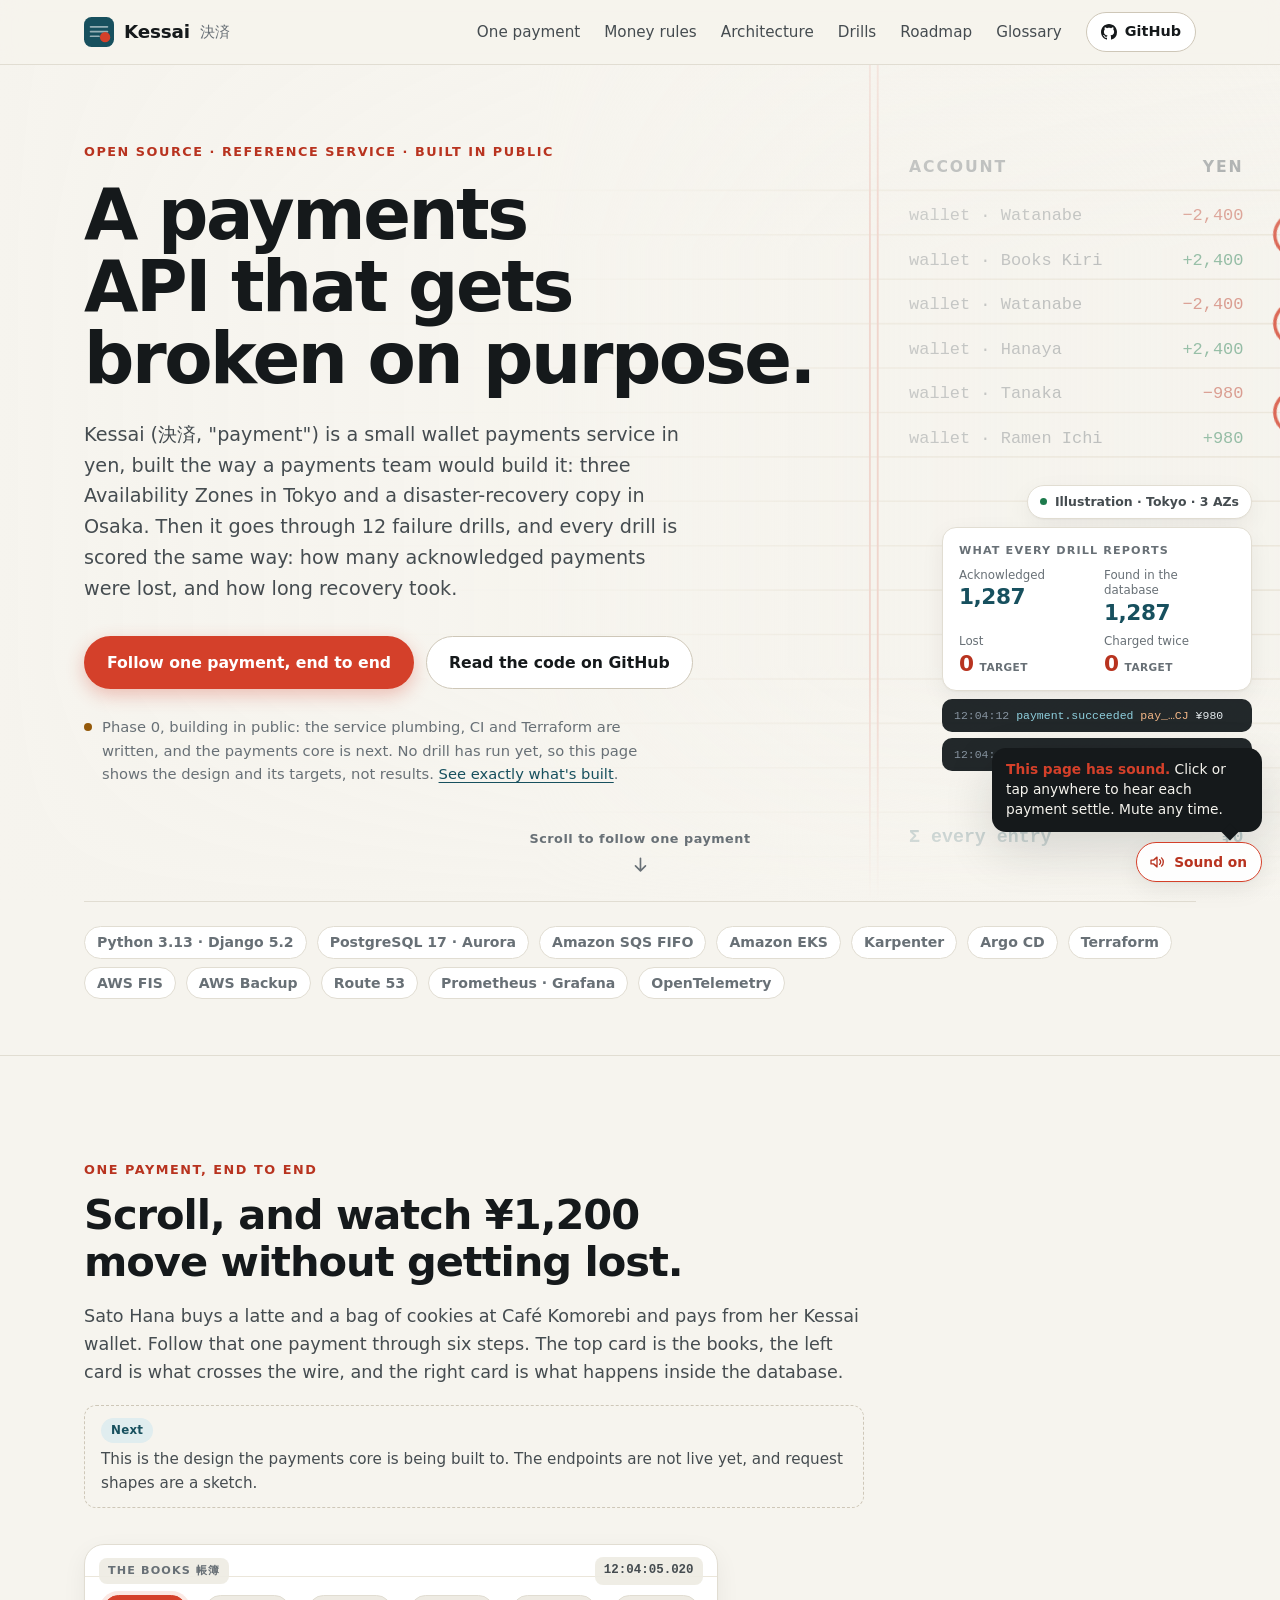
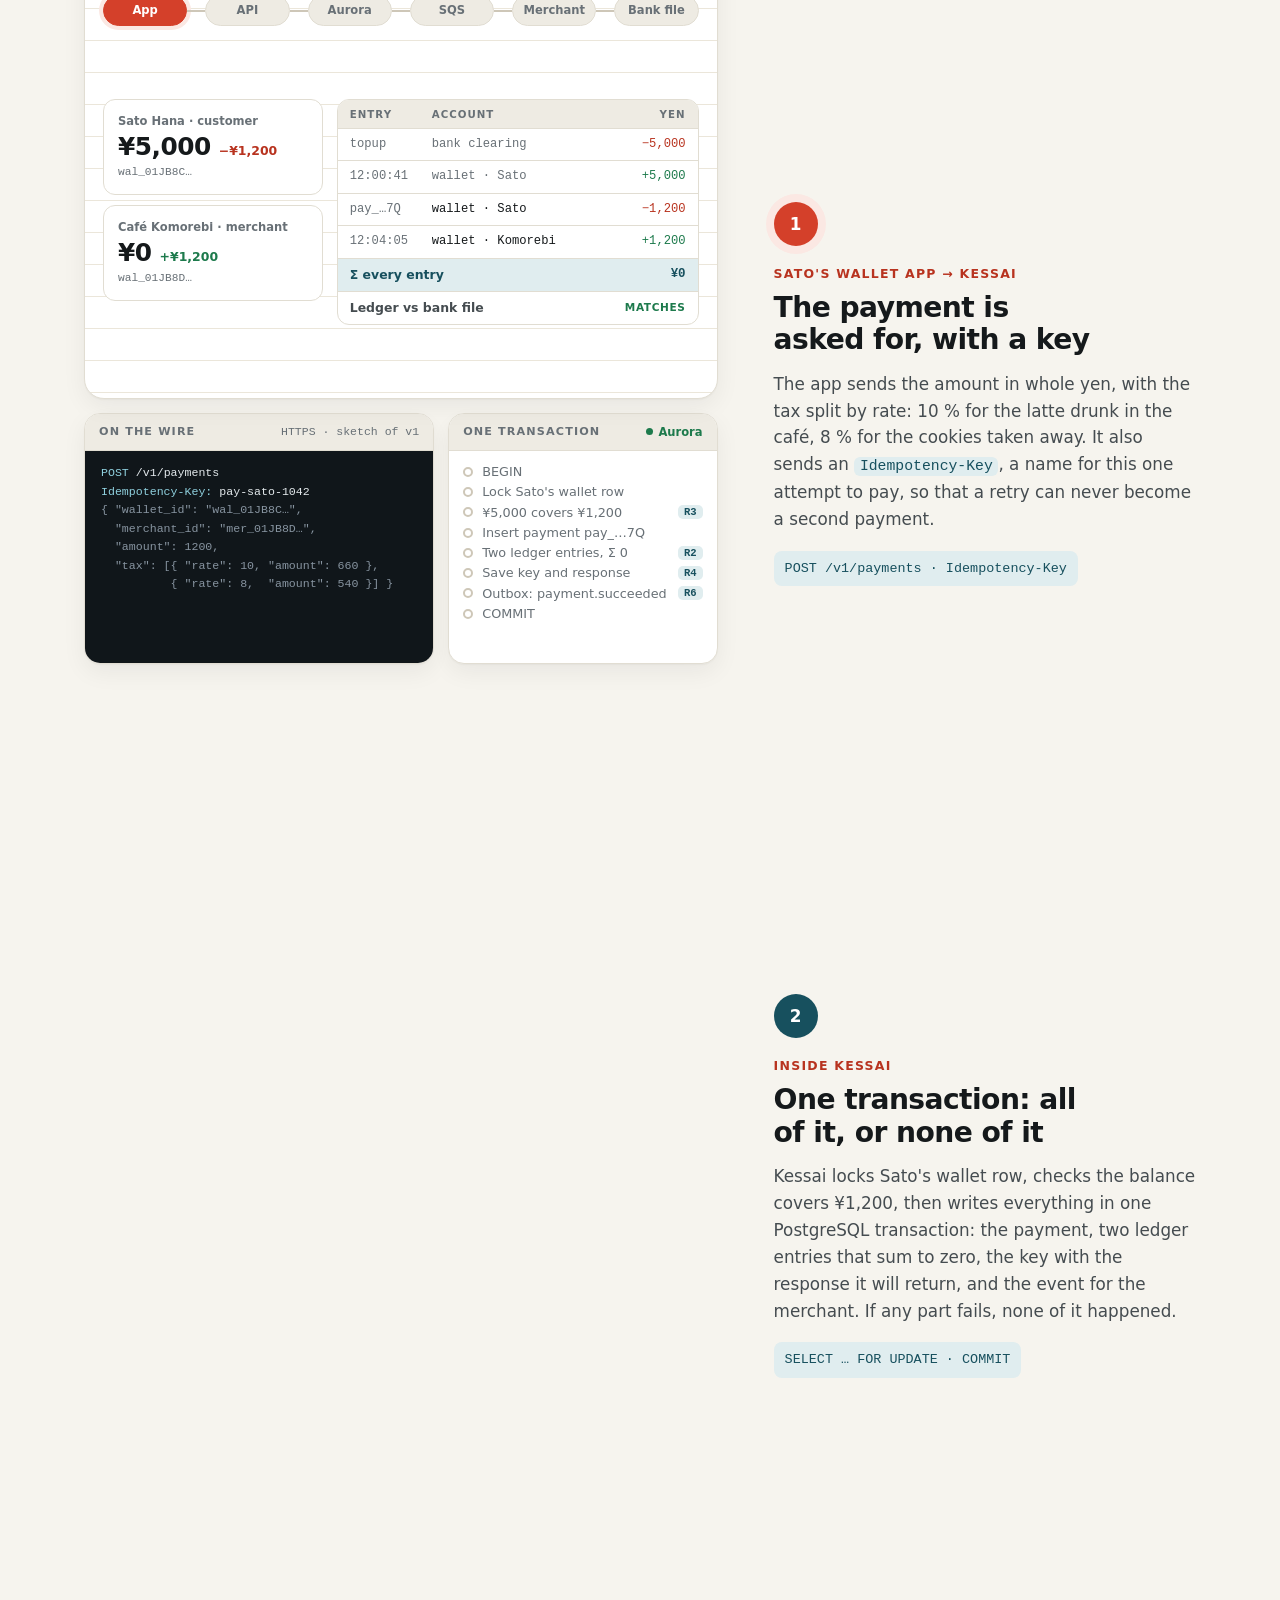
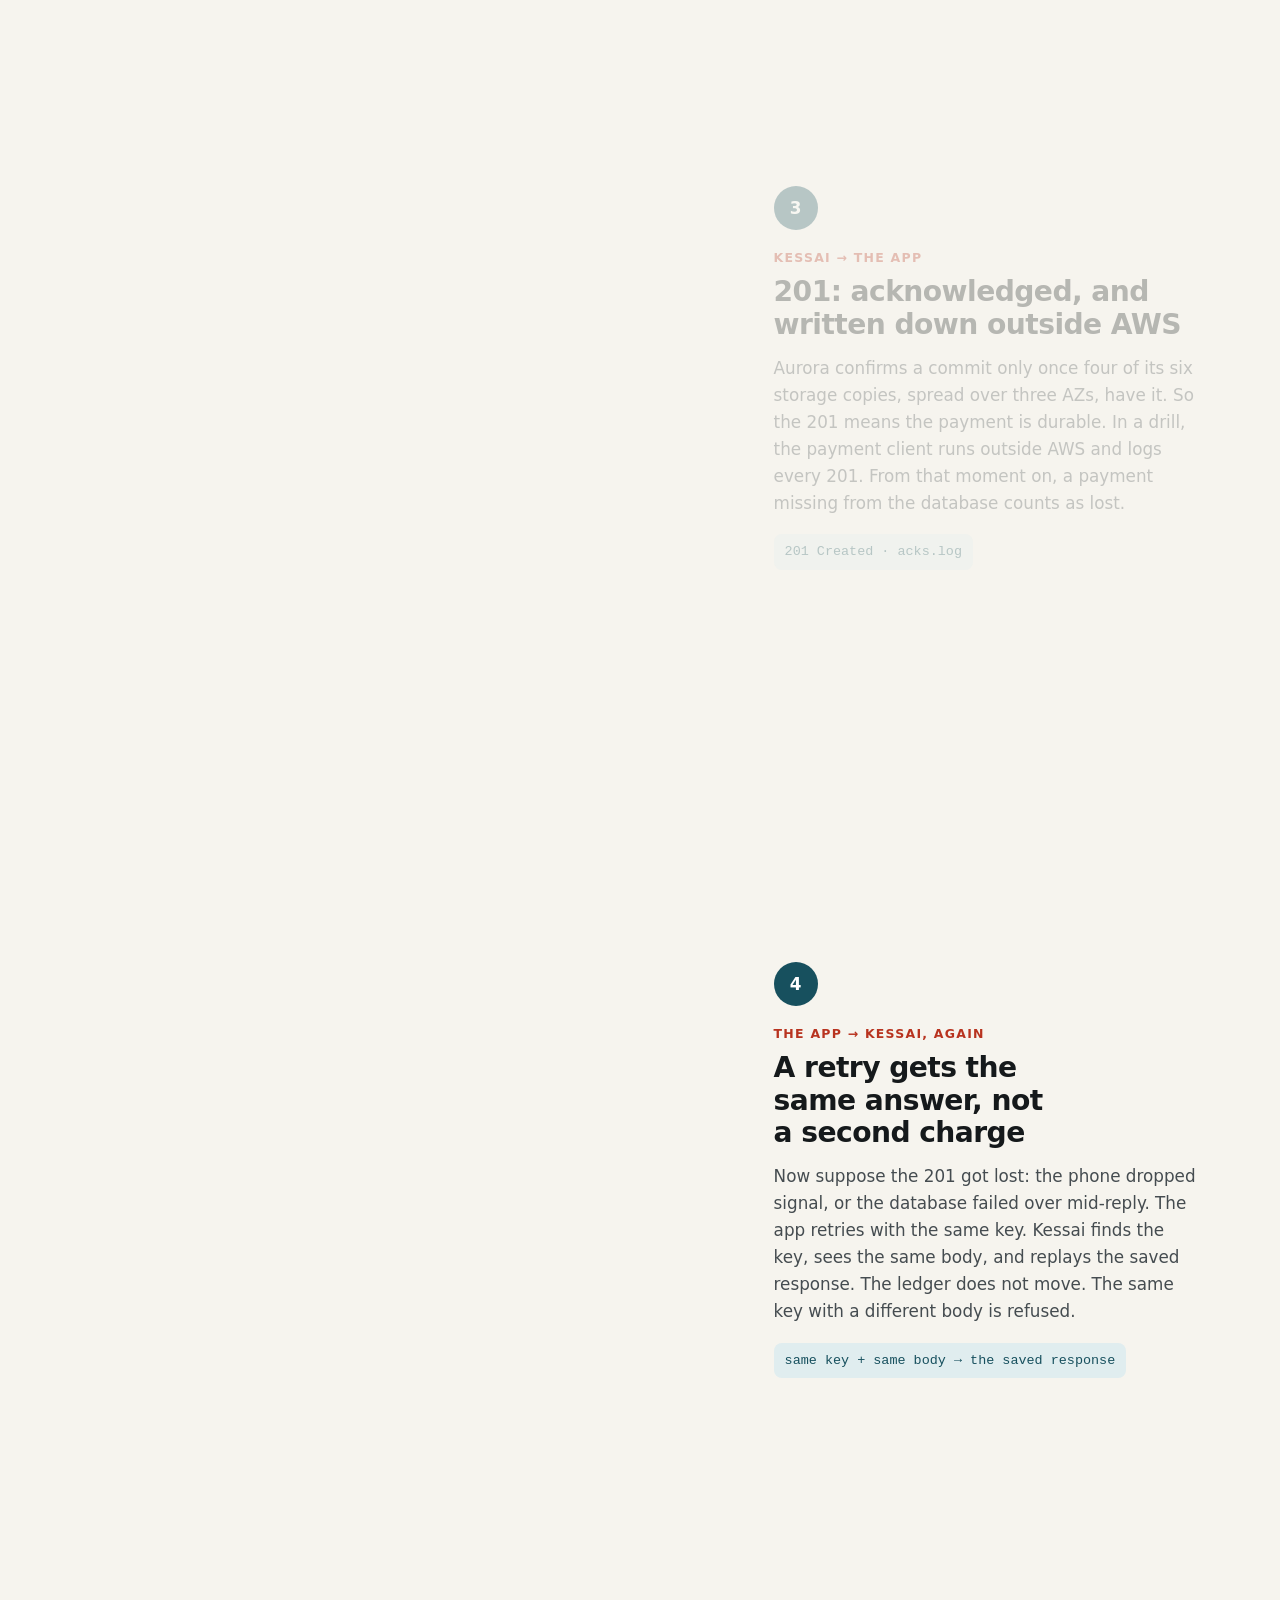
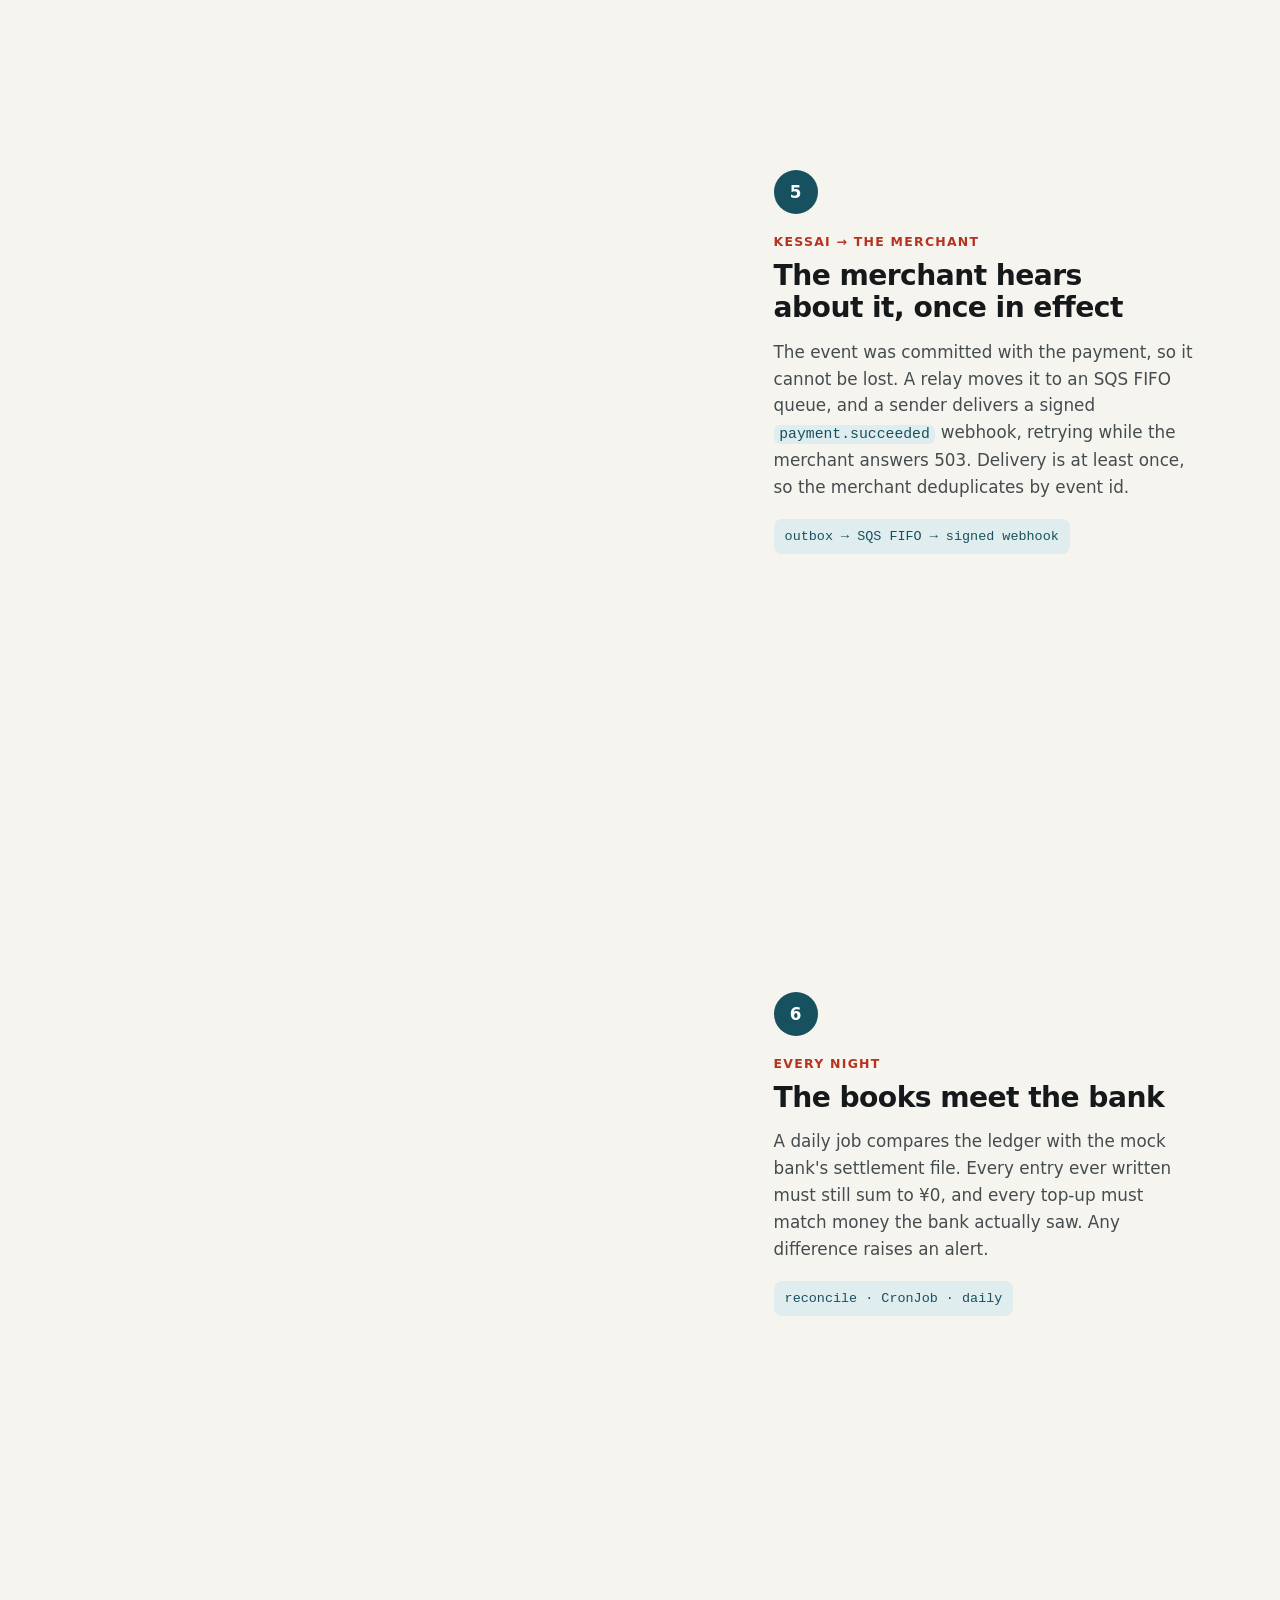
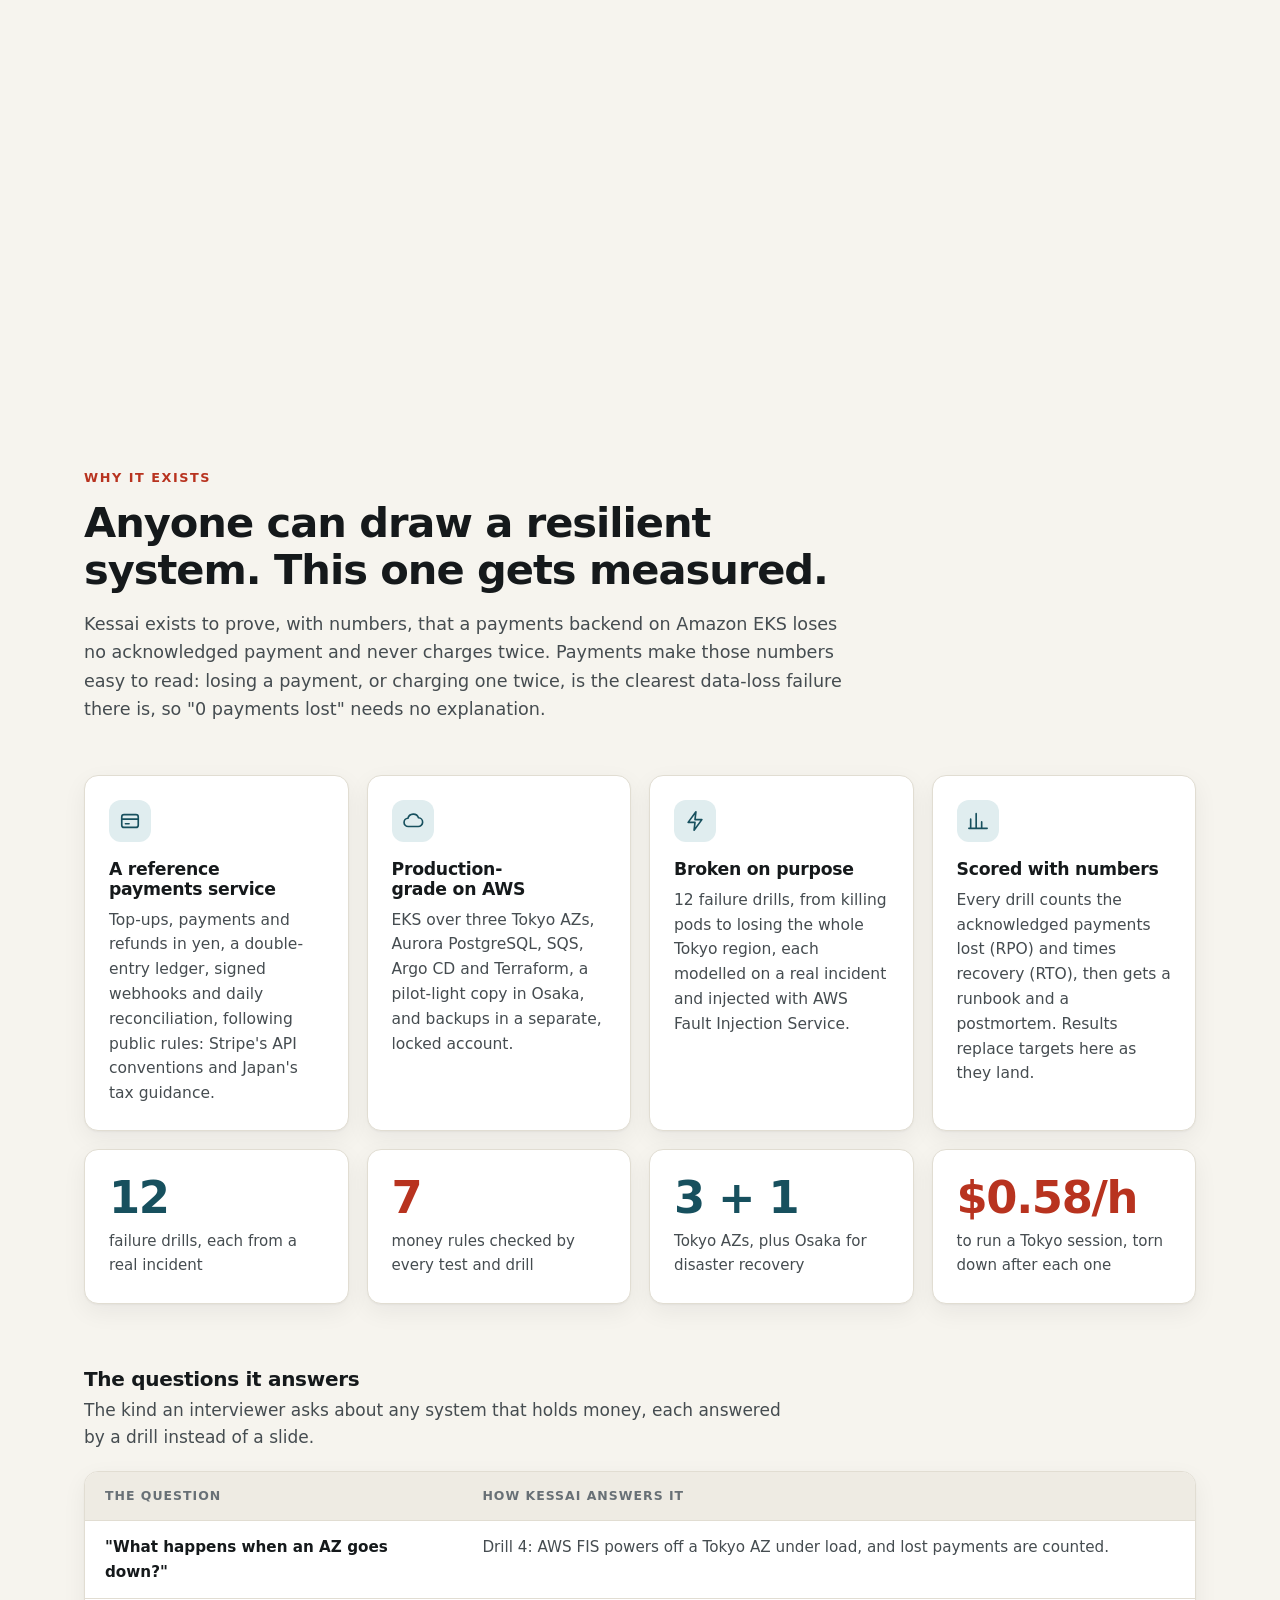
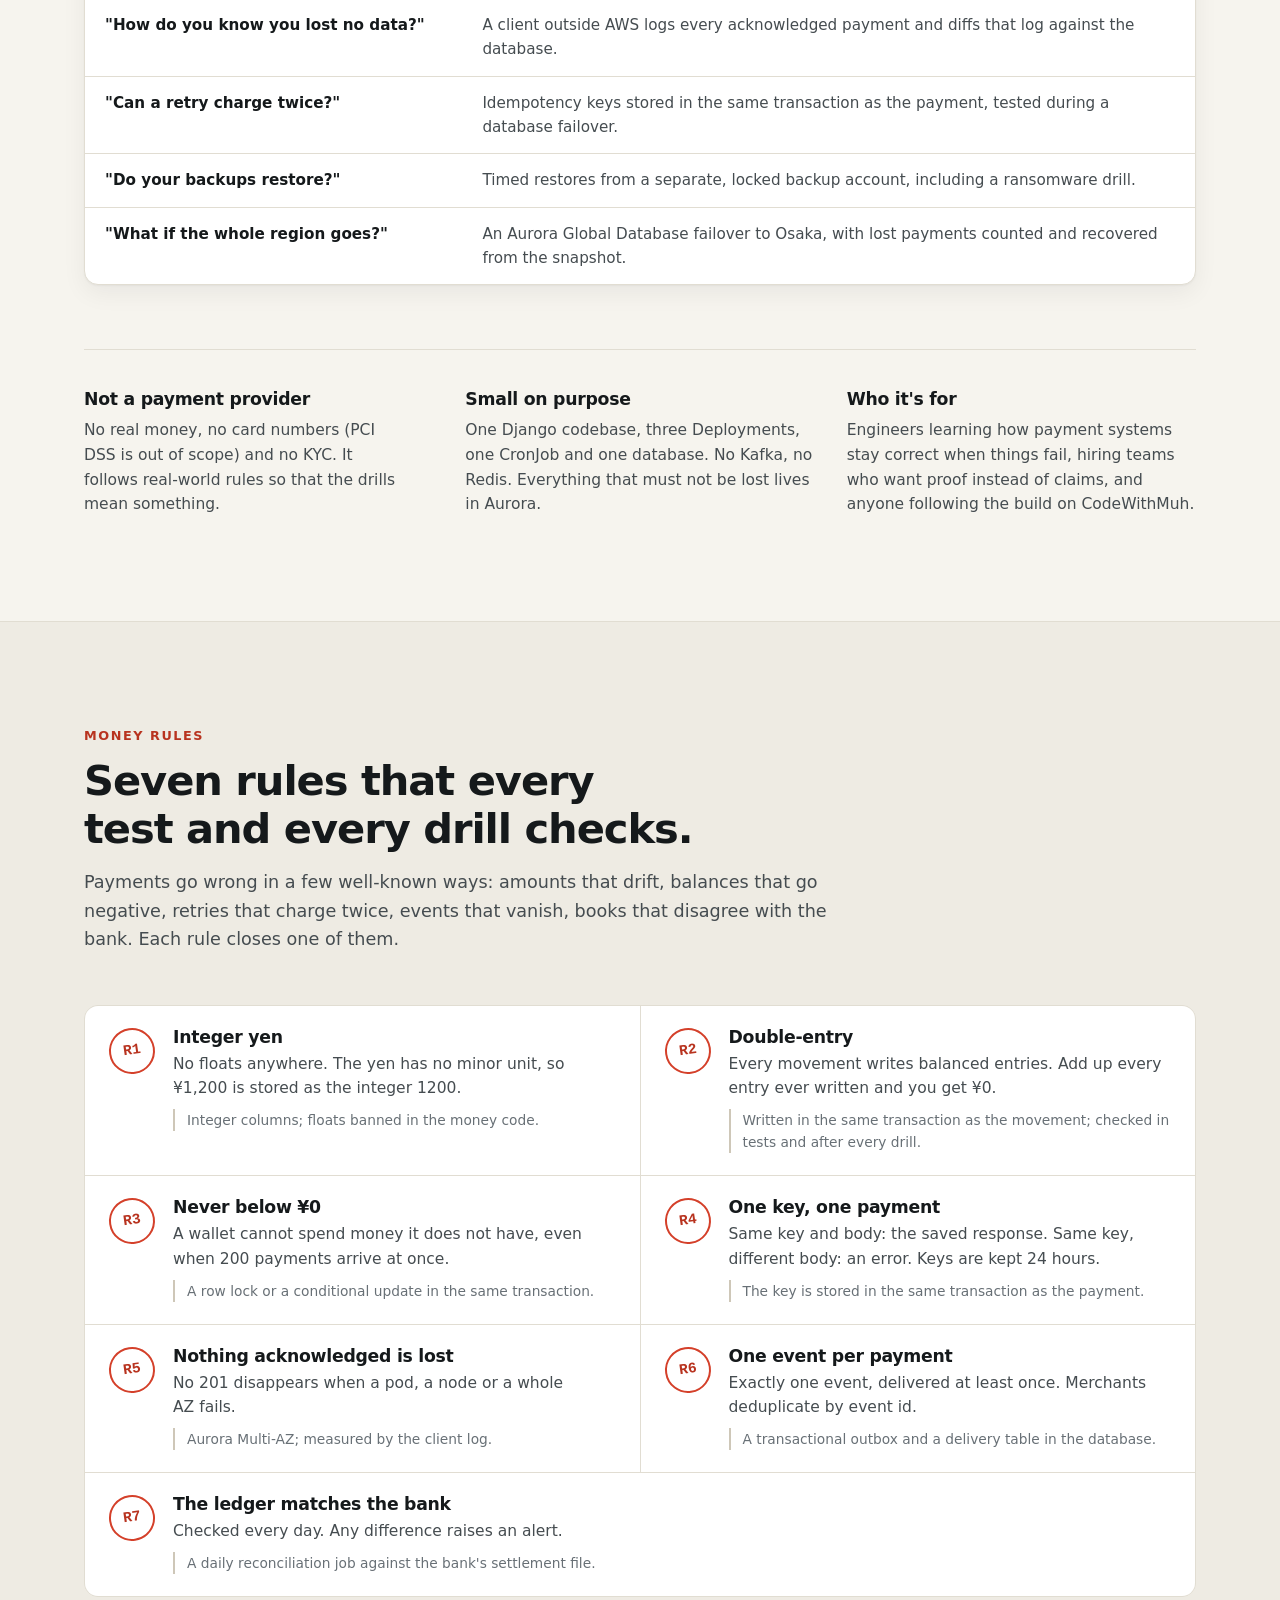
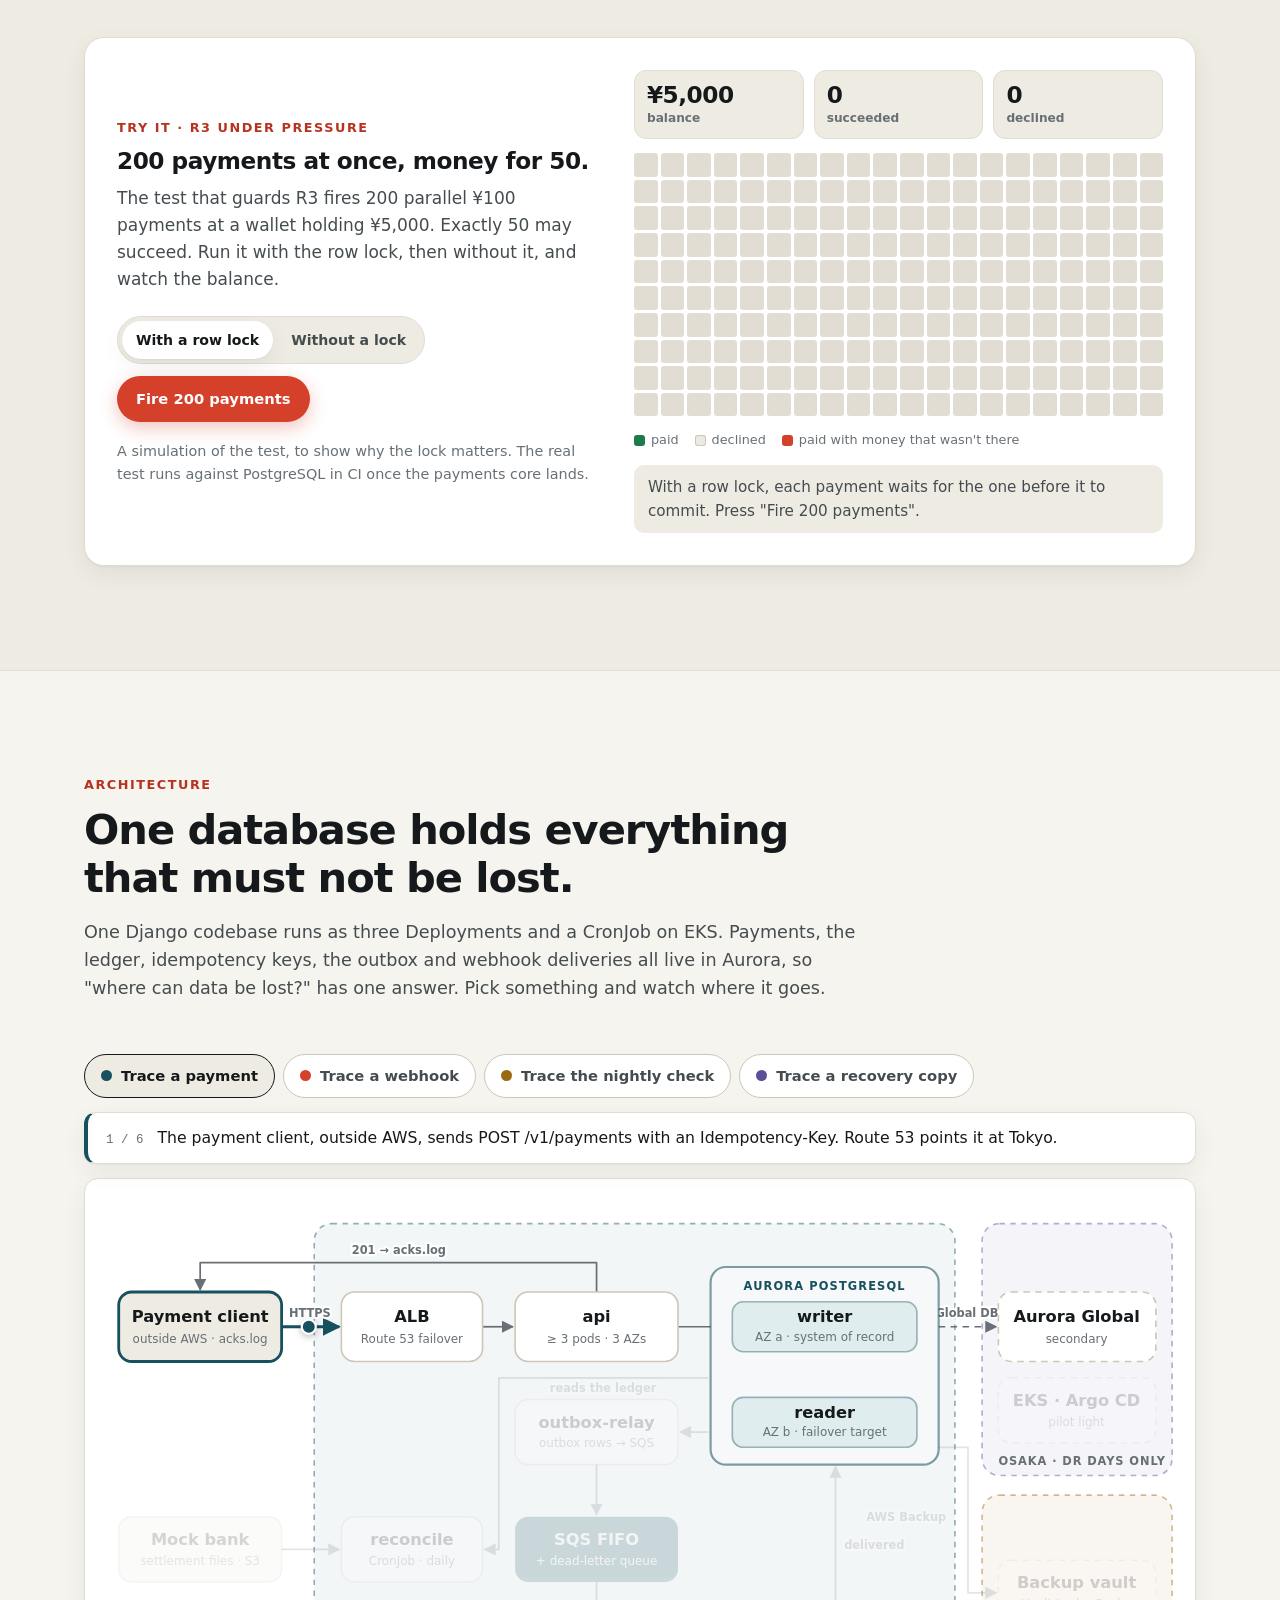
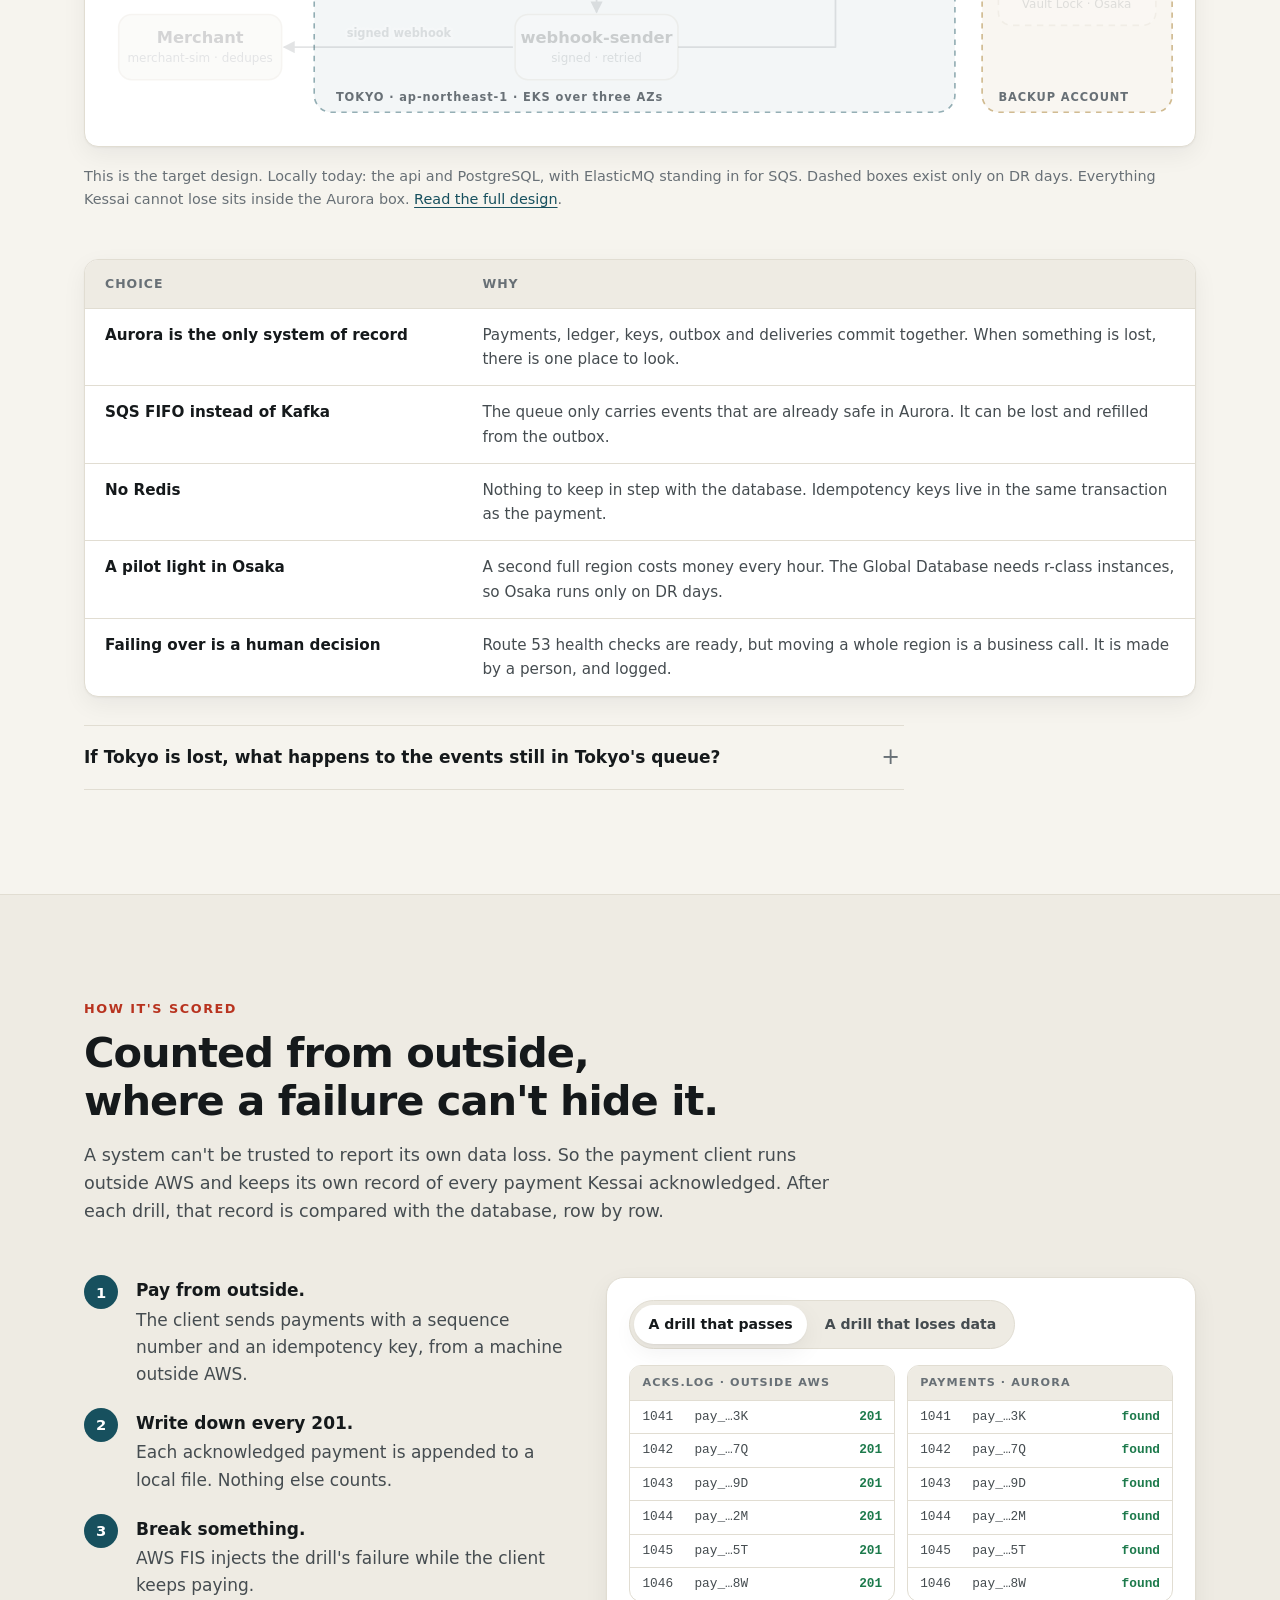
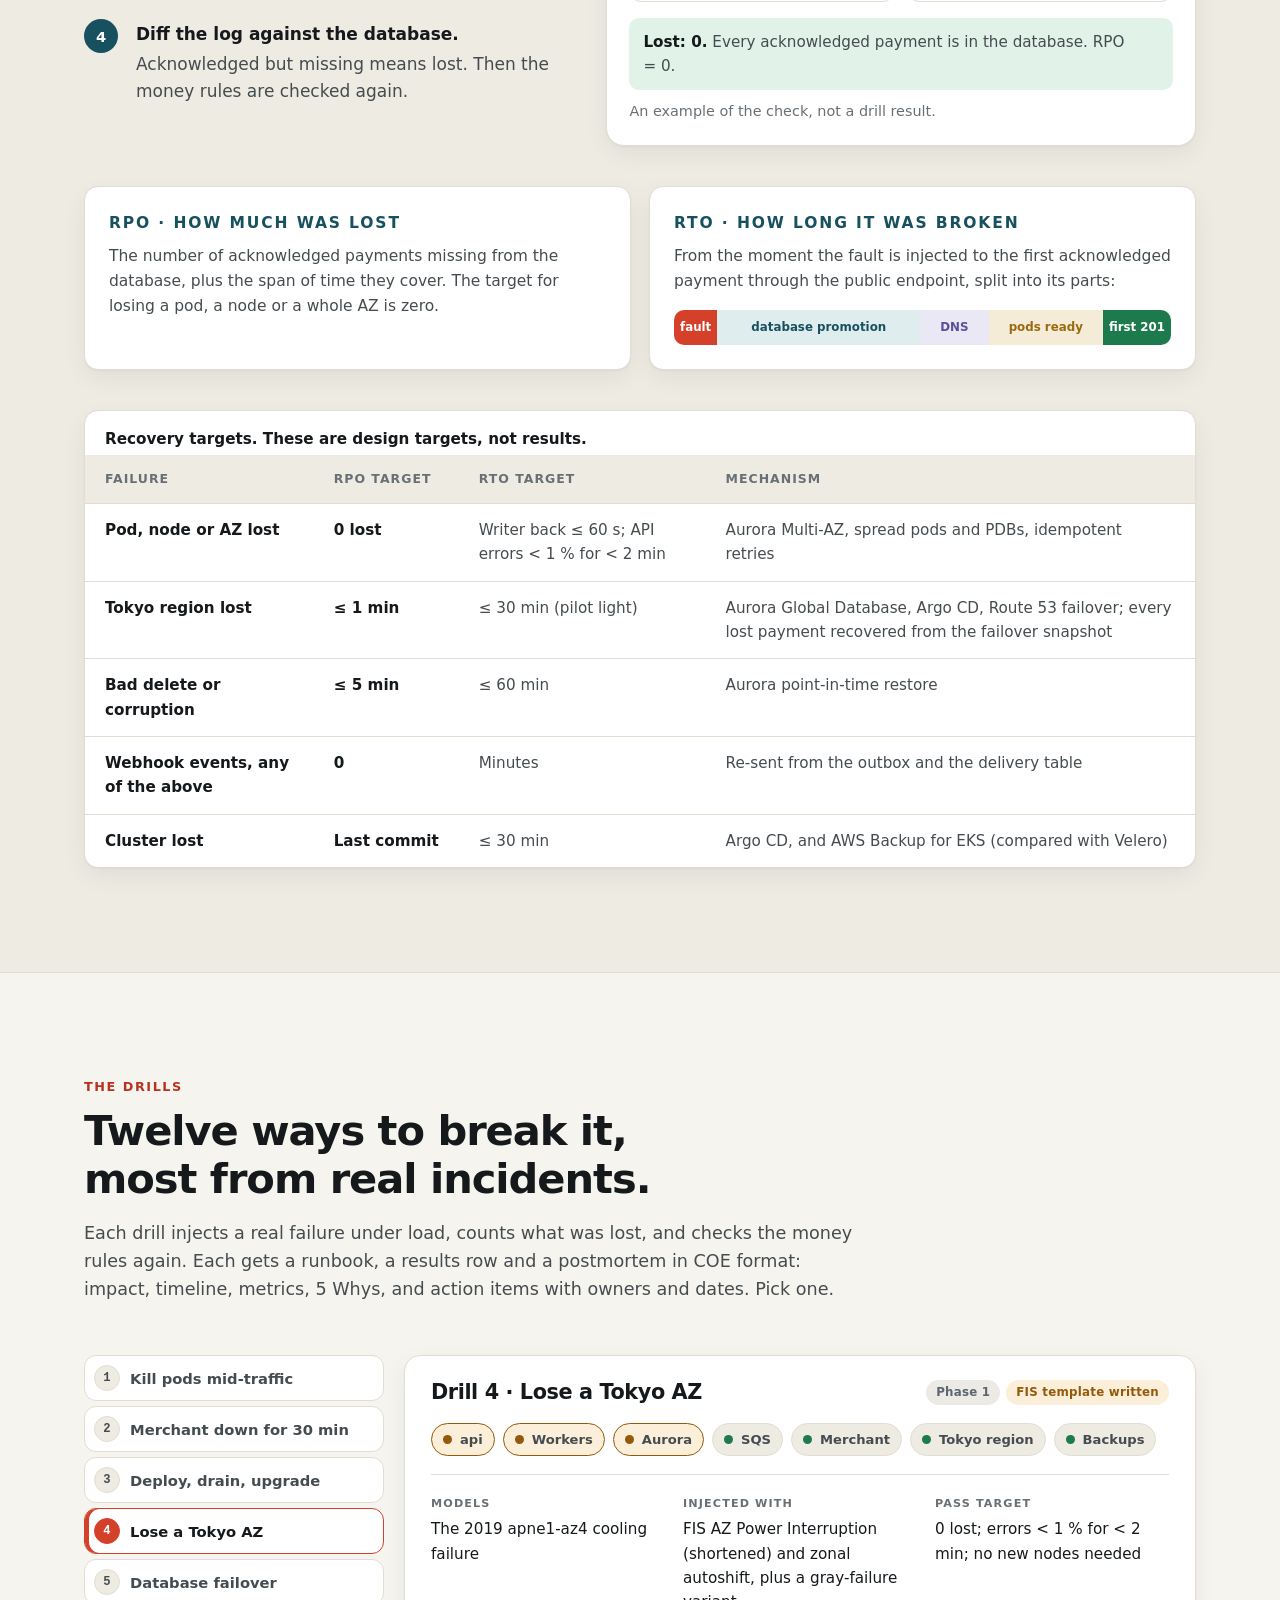
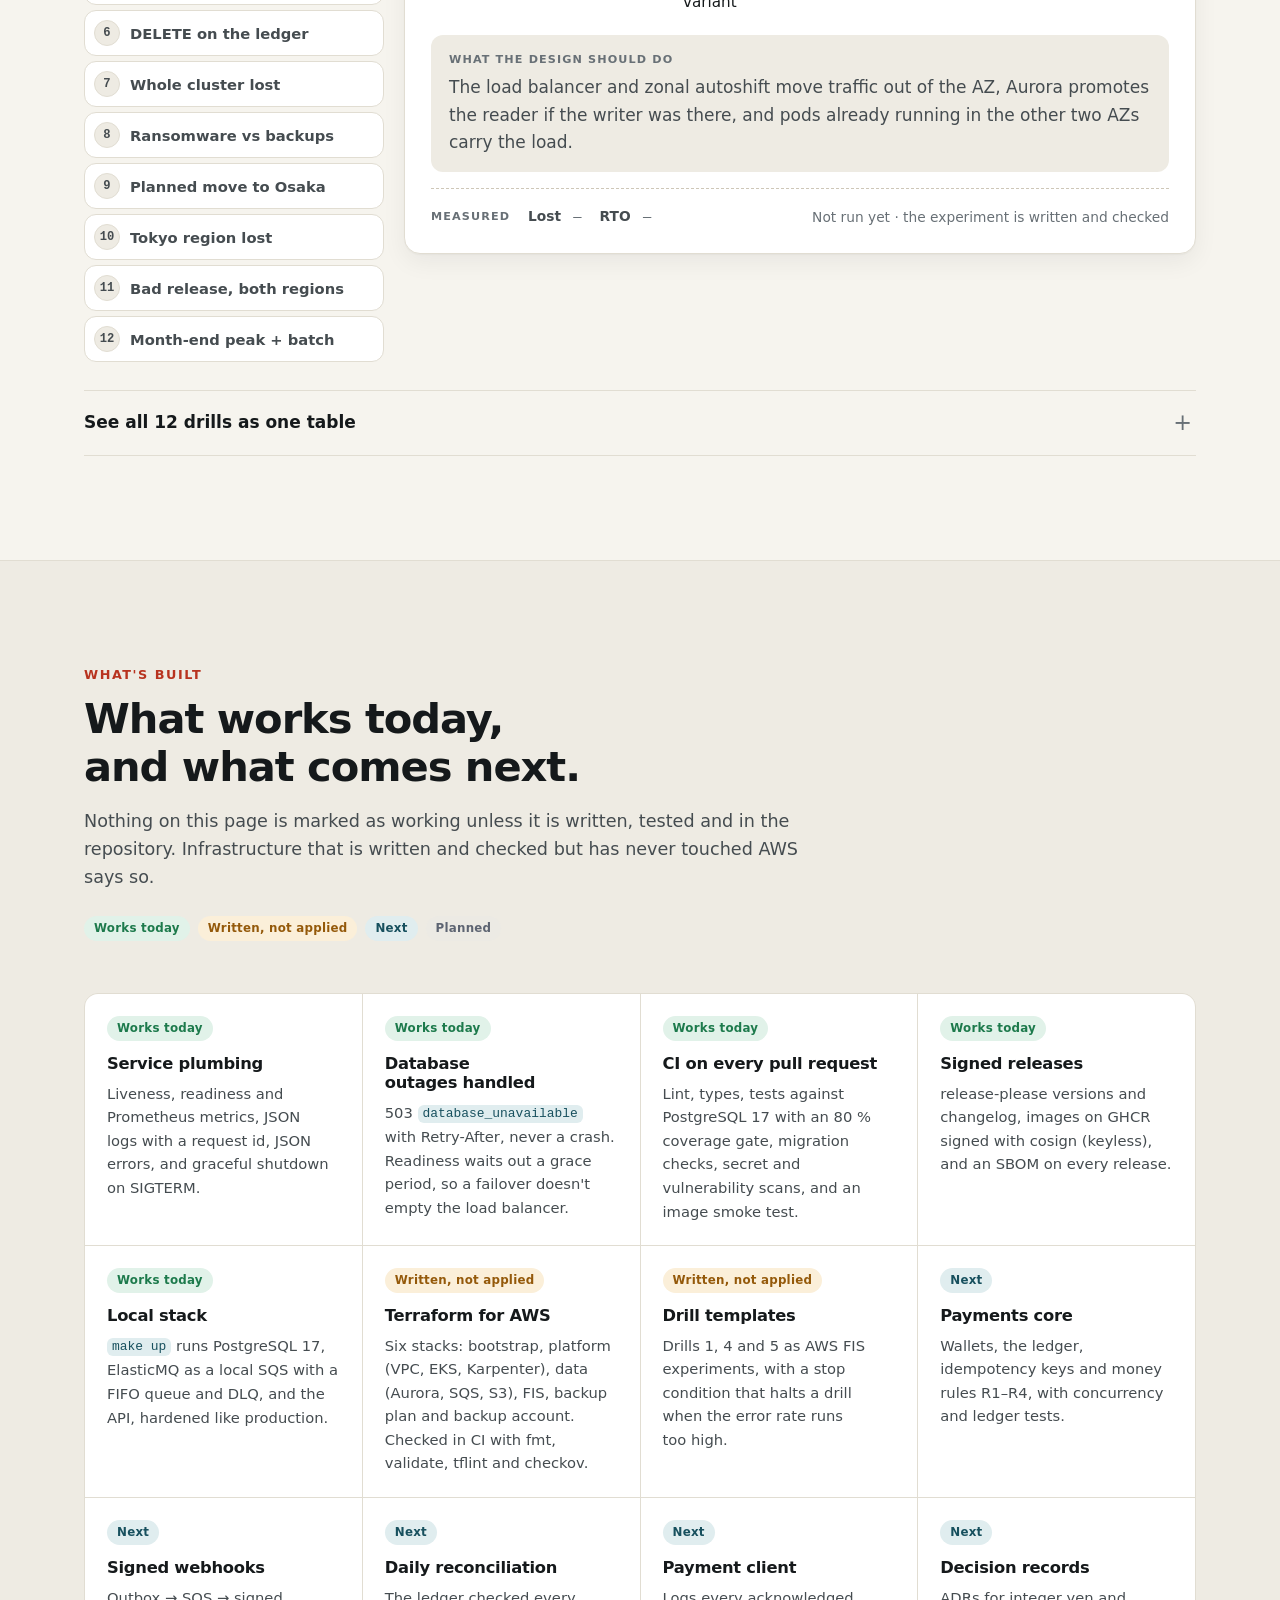
==== commit c230ed88: "feat(website): add the study guide A 35-chapter guide to Kessai at website/learn.html, for studying " ====
--- a/website/index.html
+++ b/website/index.html
@@ -906,7 +906,7 @@
         <div class="section-head reveal">
           <p class="eyebrow">Glossary</p>
           <h2>New to this? Twelve words explain the whole project.</h2>
-          <p class="section-lede">Every term on this page, in plain words.</p>
+          <p class="section-lede">Every term on this page, in plain words. For the whole project end to end, with step-by-step diagrams and labs, read the <a href="learn.html">study guide</a>.</p>
         </div>
         <dl class="glossary reveal-group">
           <div class="term reveal"><dt>Idempotency key</dt><dd>A name the client gives one attempt to do something. Send it twice and the second is a replay, not a repeat. Stripe made the pattern common in payments.</dd></div>
@@ -974,6 +974,7 @@
           <a href="https://codewithmuh.com">Muhammad Rashid</a> (<a href="https://youtube.com/@codewithmuh">CodeWithMuh</a>).</p>
       </div>
       <nav class="footer-links" aria-label="Documentation">
+        <a href="learn.html">Study guide</a>
         <a href="https://github.com/codewithmuh/kessai-payments">Repository</a>
         <a href="https://github.com/codewithmuh/kessai-payments/blob/main/docs/scope.md">Scope and design</a>
         <a href="https://github.com/codewithmuh/kessai-payments/blob/main/docs/roadmap.md">Roadmap</a>
